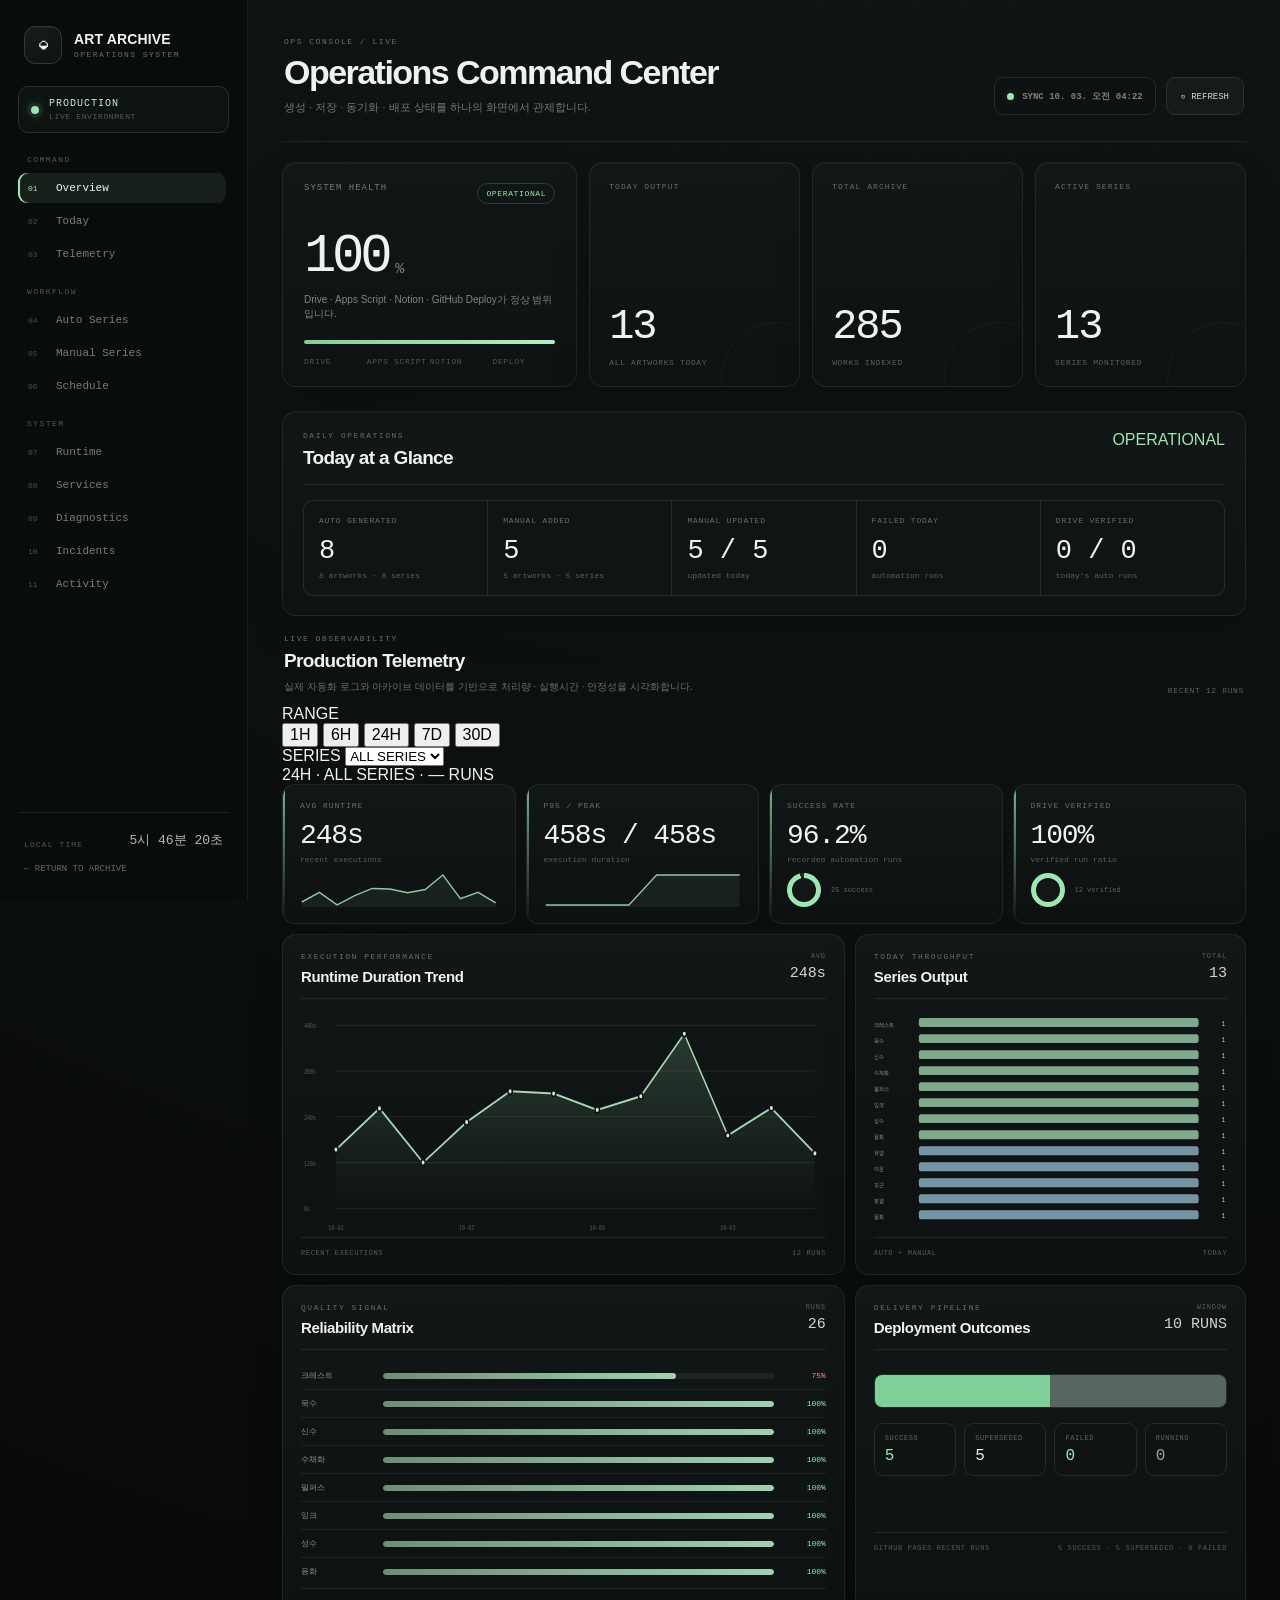
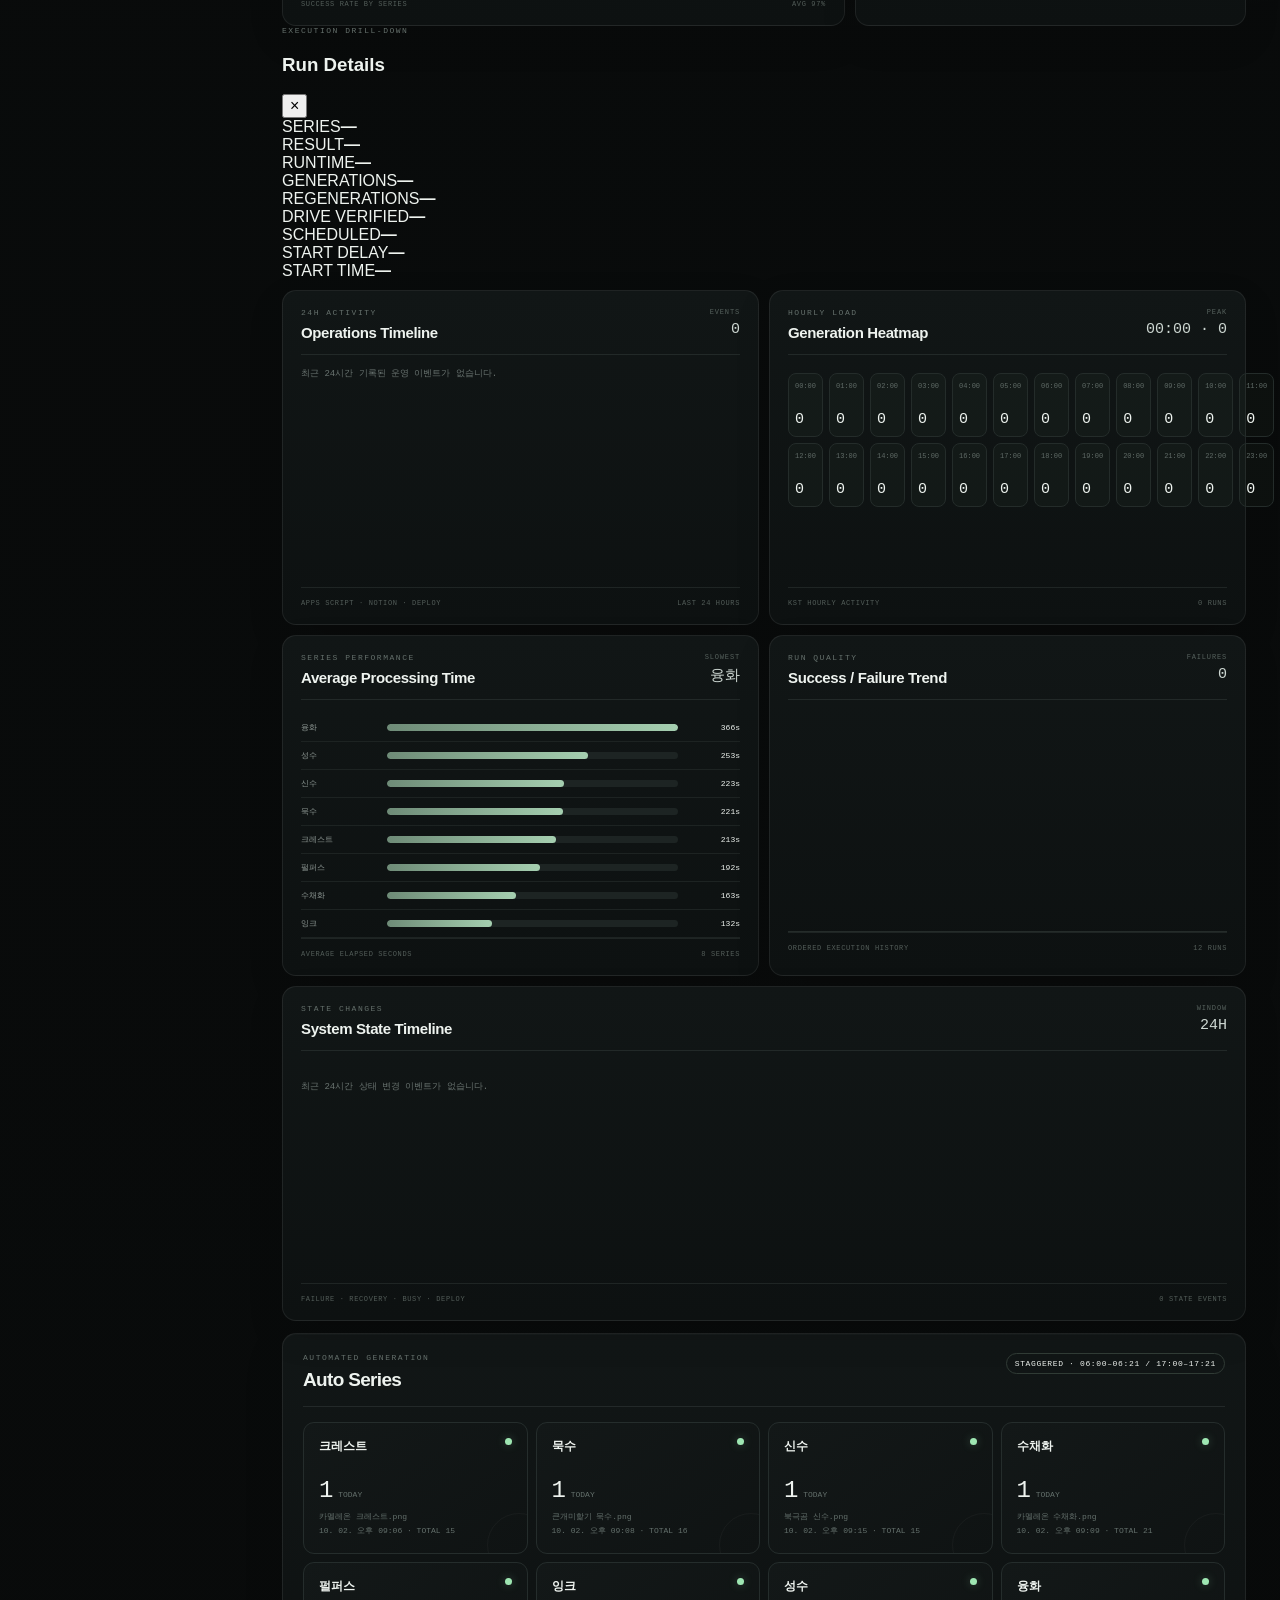
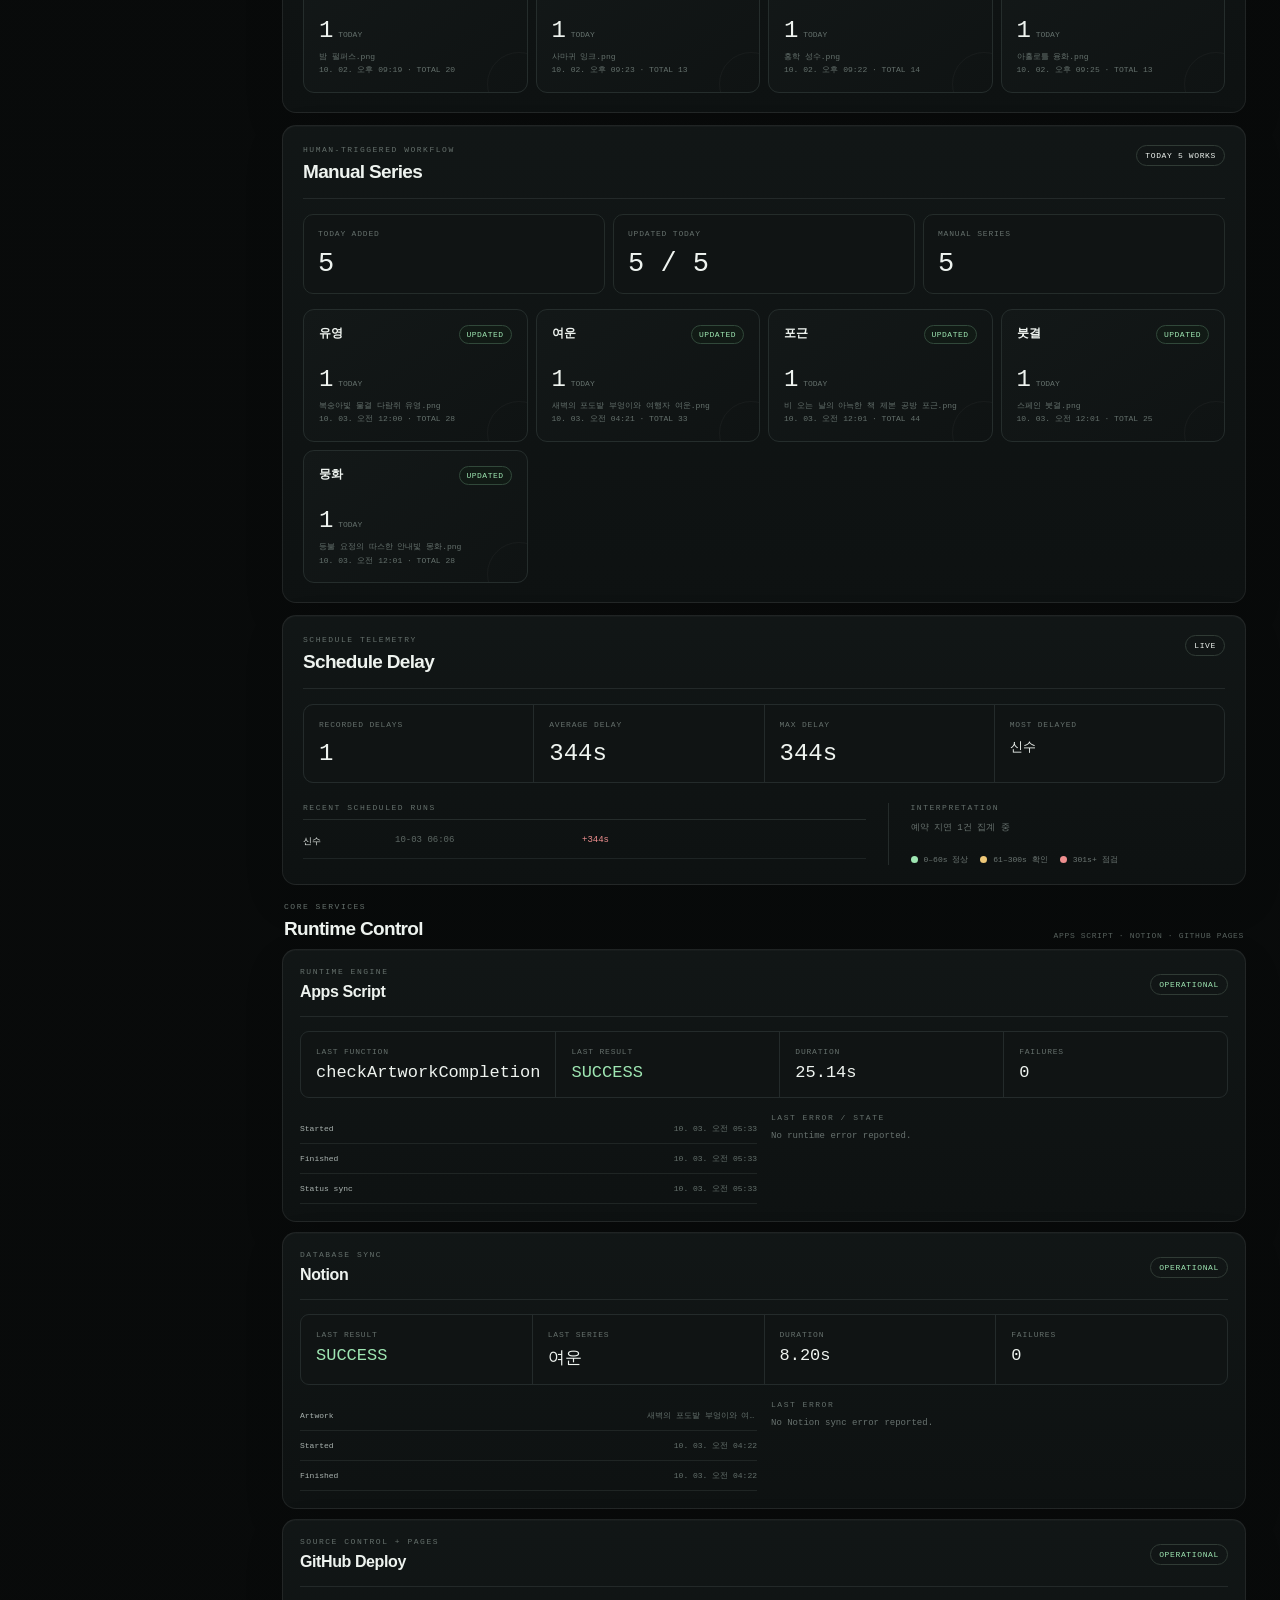
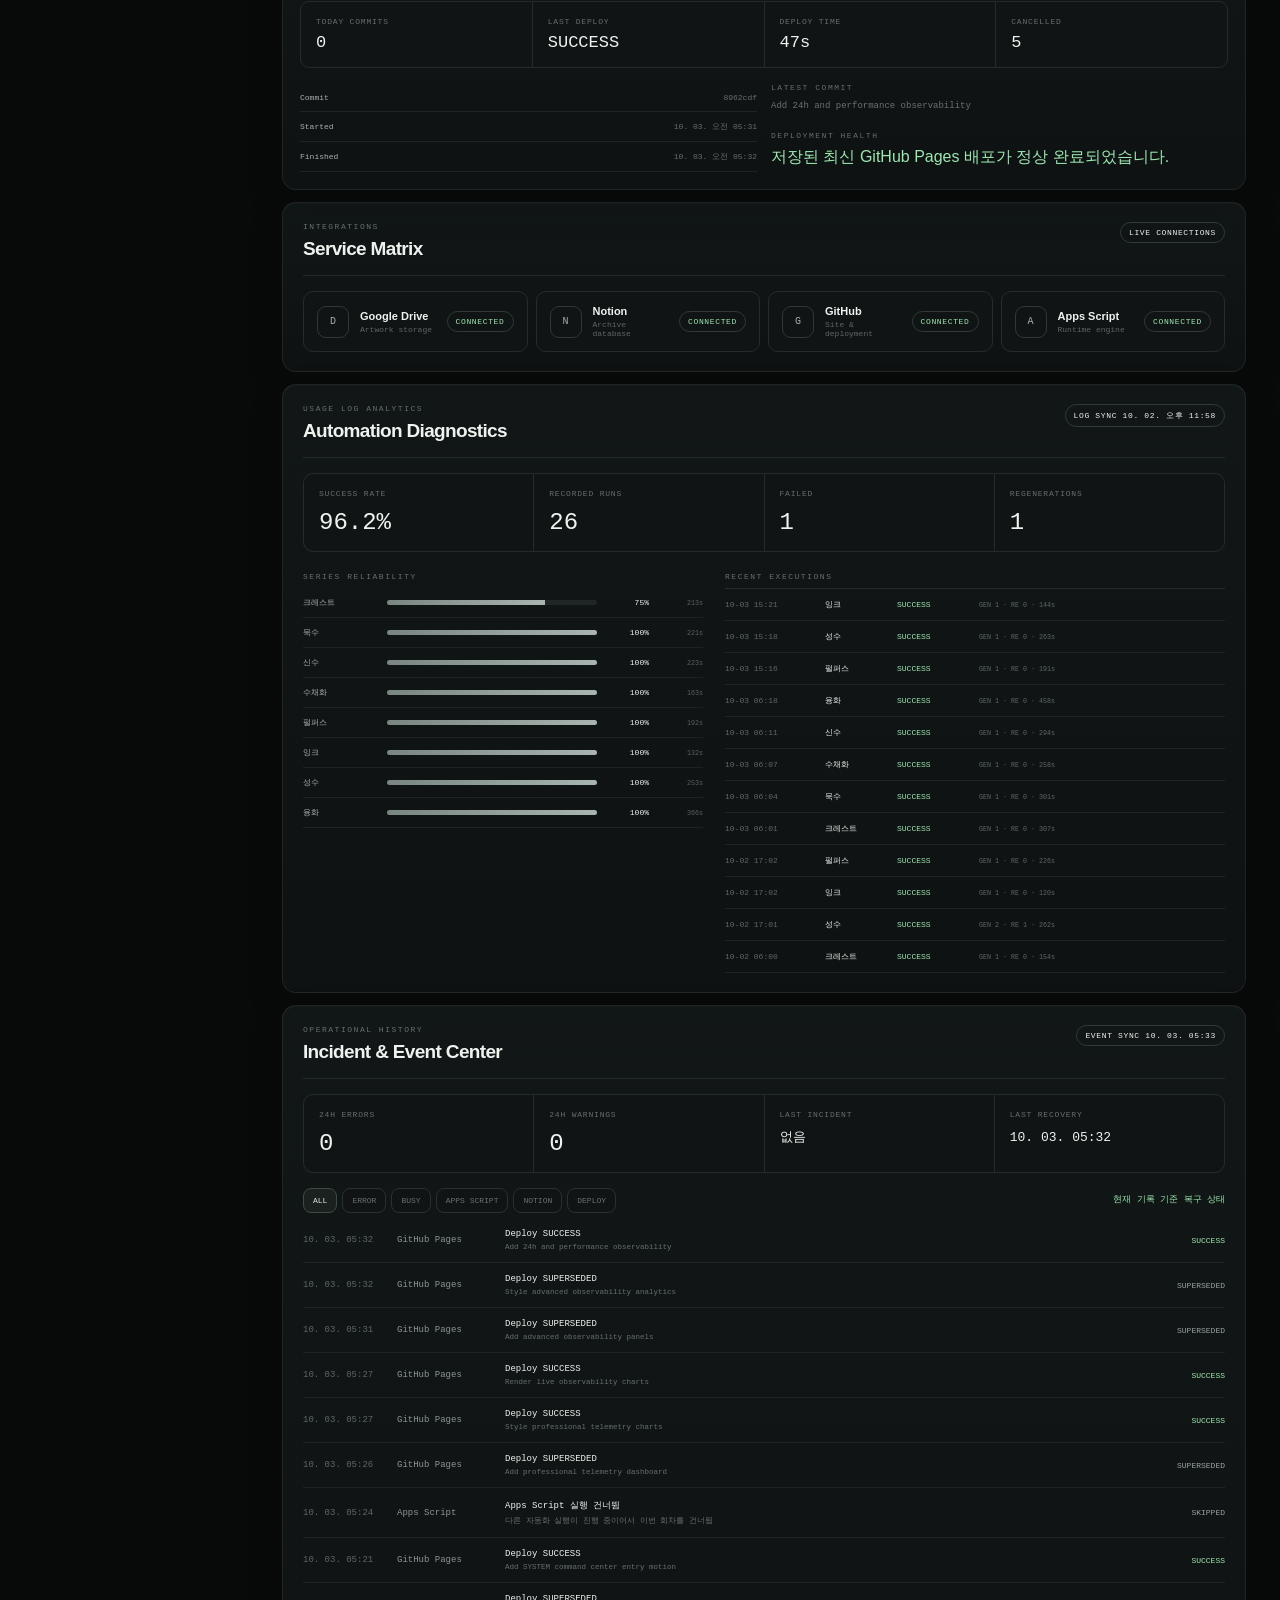
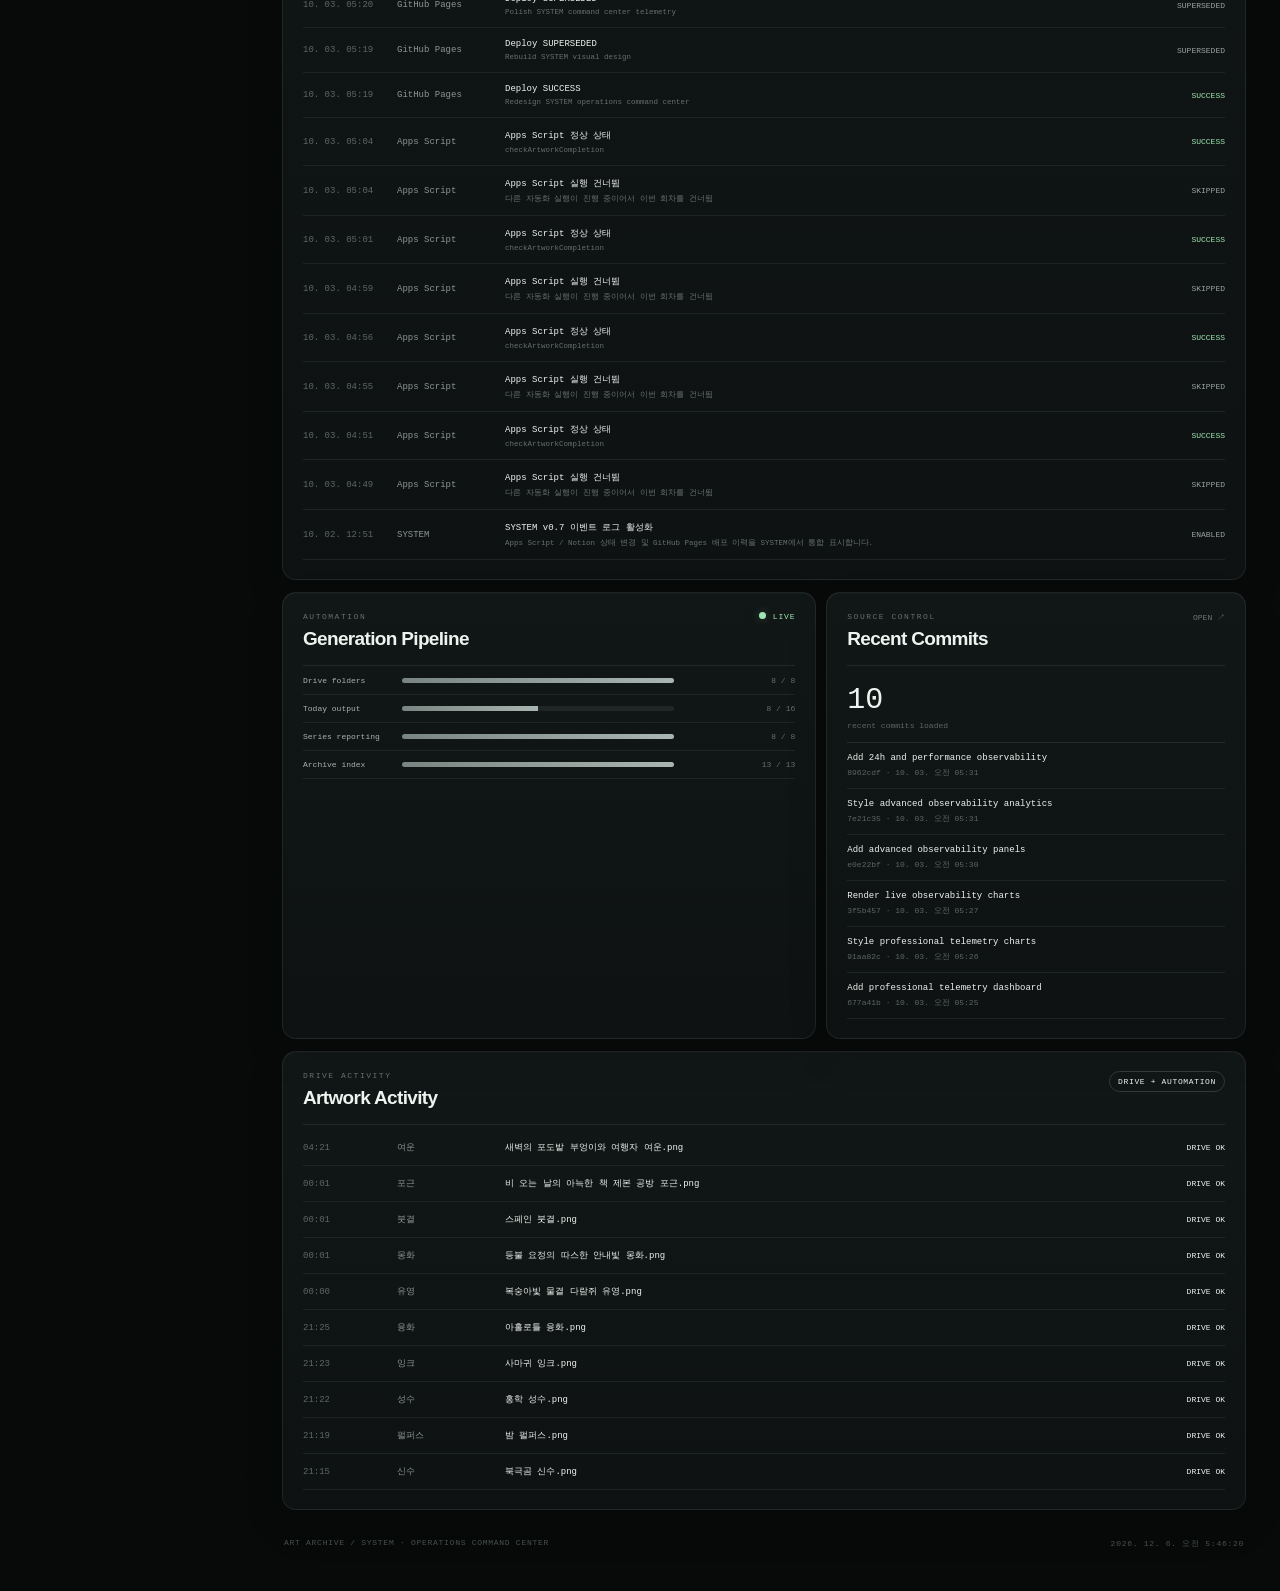
==== system.html @ ed66d5ac "Add telemetry controls and run drilldown" ====
<!doctype html>
<html lang="ko">
<head>
  <meta charset="utf-8">
  <meta name="viewport" content="width=device-width,initial-scale=1">
  <meta name="theme-color" content="#090b0b">
  <title>ART ARCHIVE : SYSTEM</title>
  <link rel="stylesheet" href="css/system.css?v=2.3">
</head>
<body>
<div class="app-shell">
  <aside class="sidebar">
    <a class="brand" href="index.html" aria-label="ART ARCHIVE">
      <span class="brand-mark">◒</span>
      <span class="brand-copy"><b>ART ARCHIVE</b><small>OPERATIONS SYSTEM</small></span>
    </a>

    <div class="env-card">
      <span class="live-orb"></span>
      <div><b>PRODUCTION</b><small>LIVE ENVIRONMENT</small></div>
    </div>

    <nav class="nav-groups">
      <div class="nav-group">
        <span class="nav-label">COMMAND</span>
        <a class="active" href="#overview"><i>01</i><span>Overview</span></a>
        <a href="#today"><i>02</i><span>Today</span></a><a href="#telemetry"><i>03</i><span>Telemetry</span></a>
      </div>
      <div class="nav-group">
        <span class="nav-label">WORKFLOW</span>
        <a href="#series"><i>04</i><span>Auto Series</span></a>
        <a href="#manual"><i>05</i><span>Manual Series</span></a>
        <a href="#delay"><i>06</i><span>Schedule</span></a>
      </div>
      <div class="nav-group">
        <span class="nav-label">SYSTEM</span>
        <a href="#runtime"><i>07</i><span>Runtime</span></a>
        <a href="#services"><i>08</i><span>Services</span></a>
        <a href="#analytics"><i>09</i><span>Diagnostics</span></a>
        <a href="#events"><i>10</i><span>Incidents</span></a>
        <a href="#activity"><i>11</i><span>Activity</span></a>
      </div>
    </nav>

    <div class="side-foot">
      <div><span>LOCAL TIME</span><b id="clock">--:--:--</b></div>
      <a href="index.html">← RETURN TO ARCHIVE</a>
    </div>
  </aside>

  <main class="main">
    <header class="command-bar">
      <div>
        <p class="eyebrow">OPS CONSOLE / LIVE</p>
        <h1>Operations Command Center</h1>
        <p class="page-sub">생성 · 저장 · 동기화 · 배포 상태를 하나의 화면에서 관제합니다.</p>
      </div>
      <div class="command-actions">
        <div class="sync-chip"><span></span><b id="lastSync">SYNC —</b></div>
        <button id="refresh" class="refresh-btn">↻ REFRESH</button>
      </div>
    </header>

    <div id="alertCenter" class="alert-center hidden" role="status" aria-live="polite" hidden>
      <div class="alert-main"><span class="alert-icon">!</span><div><b id="alertTitle">SYSTEM ALERT</b><small id="alertMessage">상태를 확인하는 중입니다.</small></div></div>
      <a id="alertAction" href="#services">DETAILS →</a>
    </div>

    <section id="overview" class="overview-grid">
      <article class="health-card panel">
        <div class="card-head"><span>SYSTEM HEALTH</span><span class="status good" id="healthBadge">OPERATIONAL</span></div>
        <div class="health-score"><strong id="healthScore">—</strong><span>%</span></div>
        <p id="healthCopy">상태 데이터를 불러오는 중입니다.</p>
        <div class="health-track"><i id="healthLine"></i></div>
        <div class="health-foot"><span>DRIVE</span><span>APPS SCRIPT</span><span>NOTION</span><span>DEPLOY</span></div>
      </article>
      <article class="hero-metric panel"><span>TODAY OUTPUT</span><strong id="todayTotal">—</strong><small>ALL ARTWORKS TODAY</small></article>
      <article class="hero-metric panel"><span>TOTAL ARCHIVE</span><strong id="archiveTotal">—</strong><small>WORKS INDEXED</small></article>
      <article class="hero-metric panel"><span>ACTIVE SERIES</span><strong id="seriesTotal">—</strong><small>SERIES MONITORED</small></article>
    </section>

    <section class="panel command-panel" id="today">
      <div class="section-head">
        <div><p class="eyebrow">DAILY OPERATIONS</p><h2>Today at a Glance</h2></div>
        <span id="todaySummaryState" class="section-state">CHECKING</span>
      </div>
      <div class="today-summary-grid">
        <div><span>AUTO GENERATED</span><strong id="todayAutoCount">—</strong><small id="todayAutoSub">8 series</small></div>
        <div><span>MANUAL ADDED</span><strong id="todayManualCount">—</strong><small id="todayManualSub">5 manual series</small></div>
        <div><span>MANUAL UPDATED</span><strong id="todayManualUpdated">—</strong><small>updated today</small></div>
        <div><span>FAILED TODAY</span><strong id="todayFailed">—</strong><small>automation runs</small></div>
        <div><span>DRIVE VERIFIED</span><strong id="todayDriveVerified">—</strong><small>today's auto runs</small></div>
      </div>
    </section>

    <section class="telemetry-section" id="telemetry">
      <div class="section-title-row telemetry-title">
        <div><p class="eyebrow">LIVE OBSERVABILITY</p><h2>Production Telemetry</h2><p class="telemetry-sub">실제 자동화 로그와 아카이브 데이터를 기반으로 처리량 · 실행시간 · 안정성을 시각화합니다.</p></div>
        <span id="telemetryWindow">RECENT DATA</span>
      </div>

      <div class="telemetry-controlbar">
        <div class="control-group">
          <span class="control-label">RANGE</span>
          <div class="segmented" id="rangeControls">
            <button data-range="1h">1H</button>
            <button data-range="6h">6H</button>
            <button class="active" data-range="24h">24H</button>
            <button data-range="7d">7D</button>
            <button data-range="30d">30D</button>
          </div>
        </div>
        <div class="control-group series-control">
          <span class="control-label">SERIES</span>
          <select id="telemetrySeries">
            <option value="all">ALL SERIES</option>
            <option value="크레스트">크레스트</option>
            <option value="묵수">묵수</option>
            <option value="신수">신수</option>
            <option value="수채화">수채화</option>
            <option value="펄퍼스">펄퍼스</option>
            <option value="잉크">잉크</option>
            <option value="성수">성수</option>
            <option value="융화">융화</option>
          </select>
        </div>
        <div class="analysis-context" id="analysisContext">24H · ALL SERIES · — RUNS</div>
      </div>

      <div class="telemetry-kpis">
        <article class="telemetry-kpi"><span>AVG RUNTIME</span><strong id="telemetryAvgRuntime">—</strong><small>recent executions</small><div class="sparkline" id="runtimeSpark"></div></article>
        <article class="telemetry-kpi"><span>P95 / PEAK</span><strong id="telemetryPeakRuntime">—</strong><small>execution duration</small><div class="sparkline" id="peakSpark"></div></article>
        <article class="telemetry-kpi"><span>SUCCESS RATE</span><strong id="telemetrySuccessRate">—</strong><small>recorded automation runs</small><div class="gauge-mini" id="successGaugeMini"></div></article>
        <article class="telemetry-kpi"><span>DRIVE VERIFIED</span><strong id="telemetryDriveRate">—</strong><small>verified run ratio</small><div class="gauge-mini" id="driveGaugeMini"></div></article>
      </div>

      <div class="chart-grid">
        <article class="chart-card chart-card-wide">
          <div class="chart-head"><div><p class="eyebrow">EXECUTION PERFORMANCE</p><h3>Runtime Duration Trend</h3></div><div class="chart-stat"><span>AVG</span><b id="runtimeChartAvg">—</b></div></div>
          <div class="chart-wrap" id="runtimeTrendChart"><p class="muted">실행시간 데이터를 불러오는 중입니다.</p></div>
          <div class="chart-foot"><span>RECENT EXECUTIONS</span><span id="runtimeChartRange">—</span></div>
        </article>

        <article class="chart-card">
          <div class="chart-head"><div><p class="eyebrow">TODAY THROUGHPUT</p><h3>Series Output</h3></div><div class="chart-stat"><span>TOTAL</span><b id="outputChartTotal">—</b></div></div>
          <div class="chart-wrap" id="seriesOutputChart"><p class="muted">시리즈 데이터를 불러오는 중입니다.</p></div>
          <div class="chart-foot"><span>AUTO + MANUAL</span><span>TODAY</span></div>
        </article>

        <article class="chart-card">
          <div class="chart-head"><div><p class="eyebrow">QUALITY SIGNAL</p><h3>Reliability Matrix</h3></div><div class="chart-stat"><span>RUNS</span><b id="reliabilityChartRuns">—</b></div></div>
          <div class="chart-wrap" id="reliabilityChart"><p class="muted">신뢰도 데이터를 불러오는 중입니다.</p></div>
          <div class="chart-foot"><span>SUCCESS RATE BY SERIES</span><span id="reliabilityChartAvg">—</span></div>
        </article>

        <article class="chart-card chart-card-wide">
          <div class="chart-head"><div><p class="eyebrow">DELIVERY PIPELINE</p><h3>Deployment Outcomes</h3></div><div class="chart-stat"><span>WINDOW</span><b id="deployChartWindow">—</b></div></div>
          <div class="chart-wrap compact-chart" id="deployOutcomeChart"><p class="muted">배포 이력을 불러오는 중입니다.</p></div>
          <div class="chart-foot"><span>GITHUB PAGES RECENT RUNS</span><span id="deployChartSummary">—</span></div>
        </article>
      </div>

      <aside class="run-detail-drawer" id="runDetailDrawer" aria-hidden="true">
        <div class="run-detail-head">
          <div><p class="eyebrow">EXECUTION DRILL-DOWN</p><h3 id="runDetailTitle">Run Details</h3></div>
          <button id="runDetailClose" aria-label="Close">×</button>
        </div>
        <div class="run-detail-grid">
          <div><span>SERIES</span><strong id="detailSeries">—</strong></div>
          <div><span>RESULT</span><strong id="detailResult">—</strong></div>
          <div><span>RUNTIME</span><strong id="detailRuntime">—</strong></div>
          <div><span>GENERATIONS</span><strong id="detailGeneration">—</strong></div>
          <div><span>REGENERATIONS</span><strong id="detailRegeneration">—</strong></div>
          <div><span>DRIVE VERIFIED</span><strong id="detailDrive">—</strong></div>
          <div><span>SCHEDULED</span><strong id="detailScheduled">—</strong></div>
          <div><span>START DELAY</span><strong id="detailDelay">—</strong></div>
        </div>
        <div class="run-detail-meta"><span>START TIME</span><b id="detailTime">—</b></div>
      </aside>

      <div class="advanced-observability">
        <article class="chart-card">
          <div class="chart-head"><div><p class="eyebrow">24H ACTIVITY</p><h3>Operations Timeline</h3></div><div class="chart-stat"><span>EVENTS</span><b id="timelineEventCount">—</b></div></div>
          <div class="ops-timeline-chart" id="operationsTimeline"><p class="muted">최근 24시간 운영 이벤트를 불러오는 중입니다.</p></div>
          <div class="chart-foot"><span>APPS SCRIPT · NOTION · DEPLOY</span><span>LAST 24 HOURS</span></div>
        </article>

        <article class="chart-card">
          <div class="chart-head"><div><p class="eyebrow">HOURLY LOAD</p><h3>Generation Heatmap</h3></div><div class="chart-stat"><span>PEAK</span><b id="heatmapPeak">—</b></div></div>
          <div class="hour-heatmap" id="generationHeatmap"><p class="muted">시간대별 실행 데이터를 불러오는 중입니다.</p></div>
          <div class="chart-foot"><span>KST HOURLY ACTIVITY</span><span id="heatmapTotal">—</span></div>
        </article>

        <article class="chart-card">
          <div class="chart-head"><div><p class="eyebrow">SERIES PERFORMANCE</p><h3>Average Processing Time</h3></div><div class="chart-stat"><span>SLOWEST</span><b id="slowestSeries">—</b></div></div>
          <div class="horizontal-metrics" id="seriesDurationChart"><p class="muted">시리즈별 평균 처리시간 데이터를 불러오는 중입니다.</p></div>
          <div class="chart-foot"><span>AVERAGE ELAPSED SECONDS</span><span id="durationSeriesCount">—</span></div>
        </article>

        <article class="chart-card">
          <div class="chart-head"><div><p class="eyebrow">RUN QUALITY</p><h3>Success / Failure Trend</h3></div><div class="chart-stat"><span>FAILURES</span><b id="trendFailureCount">—</b></div></div>
          <div class="quality-trend" id="qualityTrend"><p class="muted">실행 성공·실패 이력을 불러오는 중입니다.</p></div>
          <div class="chart-foot"><span>ORDERED EXECUTION HISTORY</span><span id="qualityTrendWindow">—</span></div>
        </article>

        <article class="chart-card chart-card-full">
          <div class="chart-head"><div><p class="eyebrow">STATE CHANGES</p><h3>System State Timeline</h3></div><div class="chart-stat"><span>WINDOW</span><b>24H</b></div></div>
          <div class="state-timeline" id="systemStateTimeline"><p class="muted">상태 변경 이벤트를 불러오는 중입니다.</p></div>
          <div class="chart-foot"><span>FAILURE · RECOVERY · BUSY · DEPLOY</span><span id="stateTimelineSummary">—</span></div>
        </article>
      </div>
    </section>

    <section class="panel" id="series">
      <div class="section-head">
        <div><p class="eyebrow">AUTOMATED GENERATION</p><h2>Auto Series</h2></div>
        <span id="scheduleLabel" class="section-state">SCHEDULE —</span>
      </div>
      <div class="series-grid" id="seriesGrid"></div>
    </section>

    <section class="panel" id="manual">
      <div class="section-head">
        <div><p class="eyebrow">HUMAN-TRIGGERED WORKFLOW</p><h2>Manual Series</h2></div>
        <span id="manualSummary" class="section-state">TODAY —</span>
      </div>
      <div class="manual-kpis">
        <div><span>TODAY ADDED</span><strong id="manualTodayTotal">—</strong></div>
        <div><span>UPDATED TODAY</span><strong id="manualUpdatedToday">—</strong></div>
        <div><span>MANUAL SERIES</span><strong id="manualSeriesTotal">5</strong></div>
      </div>
      <div class="series-grid manual-series-grid" id="manualSeriesGrid"><p class="muted">수동 시리즈 상태를 불러오는 중입니다.</p></div>
    </section>

    <section class="panel" id="delay">
      <div class="section-head">
        <div><p class="eyebrow">SCHEDULE TELEMETRY</p><h2>Schedule Delay</h2></div>
        <span id="delayState" class="section-state">WAITING DATA</span>
      </div>
      <div class="analytics-kpis delay-kpis">
        <div><span>RECORDED DELAYS</span><strong id="delaySamples">—</strong></div>
        <div><span>AVERAGE DELAY</span><strong id="delayAverage">—</strong></div>
        <div><span>MAX DELAY</span><strong id="delayMax">—</strong></div>
        <div><span>MOST DELAYED</span><strong id="delayWorst">—</strong></div>
      </div>
      <div class="two-col compact">
        <div><p class="eyebrow">RECENT SCHEDULED RUNS</p><div id="delayRunTable" class="delay-run-table"><p class="muted">예약시각 데이터가 쌓이면 자동 표시됩니다.</p></div></div>
        <div class="insight-box"><p class="eyebrow">INTERPRETATION</p><p id="delayCopy" class="muted">다음 실행부터 예약시각과 실제 시작시각의 차이를 추적합니다.</p><div class="legend"><span><i class="good-dot"></i>0–60s 정상</span><span><i class="warn-dot"></i>61–300s 확인</span><span><i class="bad-dot"></i>301s+ 점검</span></div></div>
      </div>
    </section>

    <section id="runtime" class="runtime-section">
      <div class="section-title-row">
        <div><p class="eyebrow">CORE SERVICES</p><h2>Runtime Control</h2></div>
        <span>APPS SCRIPT · NOTION · GITHUB PAGES</span>
      </div>
      <div class="monitor-grid">
        <article class="panel monitor-panel" id="engine">
          <div class="section-head"><div><p class="eyebrow">RUNTIME ENGINE</p><h3>Apps Script</h3></div><span class="status" id="scriptBadge">CHECKING</span></div>
          <div class="mini-kpis"><div><span>LAST FUNCTION</span><strong id="scriptFunction">—</strong></div><div><span>LAST RESULT</span><strong id="scriptResult">—</strong></div><div><span>DURATION</span><strong id="scriptDuration">—</strong></div><div><span>FAILURES</span><strong id="scriptFailures">—</strong></div></div>
          <div class="runtime-detail"><div class="pipeline"><div class="pipe-row"><b>Started</b><span></span><span id="scriptStarted">—</span></div><div class="pipe-row"><b>Finished</b><span></span><span id="scriptFinished">—</span></div><div class="pipe-row"><b>Status sync</b><span></span><span id="scriptSync">—</span></div></div><div><p class="eyebrow">LAST ERROR / STATE</p><div id="scriptError" class="muted">No runtime error reported.</div></div></div>
        </article>

        <article class="panel monitor-panel" id="notion">
          <div class="section-head"><div><p class="eyebrow">DATABASE SYNC</p><h3>Notion</h3></div><span class="status" id="notionBadge">CHECKING</span></div>
          <div class="mini-kpis"><div><span>LAST RESULT</span><strong id="notionResult">—</strong></div><div><span>LAST SERIES</span><strong id="notionSeries">—</strong></div><div><span>DURATION</span><strong id="notionDuration">—</strong></div><div><span>FAILURES</span><strong id="notionFailures">—</strong></div></div>
          <div class="runtime-detail"><div class="pipeline"><div class="pipe-row"><b>Artwork</b><span></span><span id="notionArtwork">—</span></div><div class="pipe-row"><b>Started</b><span></span><span id="notionStarted">—</span></div><div class="pipe-row"><b>Finished</b><span></span><span id="notionFinished">—</span></div></div><div><p class="eyebrow">LAST ERROR</p><div id="notionError" class="muted">No Notion sync error reported.</div></div></div>
        </article>

        <article class="panel monitor-panel" id="deploy">
          <div class="section-head"><div><p class="eyebrow">SOURCE CONTROL + PAGES</p><h3>GitHub Deploy</h3></div><span class="status" id="deployBadge">CHECKING</span></div>
          <div class="mini-kpis"><div><span>TODAY COMMITS</span><strong id="todayCommits">—</strong></div><div><span>LAST DEPLOY</span><strong id="deployResult">—</strong></div><div><span>DEPLOY TIME</span><strong id="deployDuration">—</strong></div><div><span>CANCELLED</span><strong id="deployCancelled">—</strong></div></div>
          <div class="runtime-detail"><div class="pipeline"><div class="pipe-row"><b>Commit</b><span></span><span id="deploySha">—</span></div><div class="pipe-row"><b>Started</b><span></span><span id="deployStarted">—</span></div><div class="pipe-row"><b>Finished</b><span></span><span id="deployFinished">—</span></div></div><div><p class="eyebrow">LATEST COMMIT</p><div id="deployMessage" class="muted">GitHub 데이터를 불러오는 중…</div><p class="eyebrow gap-top">DEPLOYMENT HEALTH</p><div id="deployHealth" class="muted">GitHub Pages 상태를 확인하는 중입니다.</div></div></div>
        </article>
      </div>
    </section>

    <section class="panel" id="services">
      <div class="section-head"><div><p class="eyebrow">INTEGRATIONS</p><h2>Service Matrix</h2></div><span class="section-state">LIVE CONNECTIONS</span></div>
      <div class="service-grid">
        <div class="service"><i class="service-icon">D</i><div><b>Google Drive</b><small>Artwork storage</small></div><span class="pill good" id="driveService">CONNECTED</span></div>
        <div class="service"><i class="service-icon">N</i><div><b>Notion</b><small>Archive database</small></div><span class="pill" id="notionService">CHECKING</span></div>
        <div class="service"><i class="service-icon">G</i><div><b>GitHub</b><small>Site & deployment</small></div><span class="pill" id="githubService">CHECKING</span></div>
        <div class="service"><i class="service-icon">A</i><div><b>Apps Script</b><small>Runtime engine</small></div><span class="pill" id="scriptService">CHECKING</span></div>
      </div>
    </section>

    <section class="panel" id="analytics">
      <div class="section-head"><div><p class="eyebrow">USAGE LOG ANALYTICS</p><h2>Automation Diagnostics</h2></div><span id="usageSync" class="section-state">LOG SYNC —</span></div>
      <div class="analytics-kpis"><div><span>SUCCESS RATE</span><strong id="logSuccessRate">—</strong></div><div><span>RECORDED RUNS</span><strong id="logRuns">—</strong></div><div><span>FAILED</span><strong id="logFailed">—</strong></div><div><span>REGENERATIONS</span><strong id="logRegens">—</strong></div></div>
      <div class="two-col"><div><p class="eyebrow">SERIES RELIABILITY</p><div id="reliability"></div></div><div><p class="eyebrow">RECENT EXECUTIONS</p><div id="runTable" class="run-table"></div></div></div>
    </section>

    <section class="panel" id="events">
      <div class="section-head"><div><p class="eyebrow">OPERATIONAL HISTORY</p><h2>Incident & Event Center</h2></div><span id="eventSync" class="section-state">EVENT SYNC —</span></div>
      <div class="analytics-kpis event-kpis"><div><span>24H ERRORS</span><strong id="eventErrors24h">—</strong></div><div><span>24H WARNINGS</span><strong id="eventWarnings24h">—</strong></div><div><span>LAST INCIDENT</span><strong id="eventLastIncident">—</strong></div><div><span>LAST RECOVERY</span><strong id="eventLastRecovery">—</strong></div></div>
      <div class="event-toolbar"><div id="eventFilters" class="event-filters"><button class="event-filter active" data-filter="all">ALL</button><button class="event-filter" data-filter="error">ERROR</button><button class="event-filter" data-filter="busy">BUSY</button><button class="event-filter" data-filter="Apps Script">APPS SCRIPT</button><button class="event-filter" data-filter="Notion">NOTION</button><button class="event-filter" data-filter="GitHub Pages">DEPLOY</button></div><span id="eventStateSummary" class="muted">현재 상태 분석 중…</span></div>
      <div class="activity event-log" id="eventLog"><p class="muted">이벤트 이력을 불러오는 중입니다.</p></div>
    </section>

    <section class="dual-panels">
      <article class="panel" id="automation"><div class="section-head"><div><p class="eyebrow">AUTOMATION</p><h2>Generation Pipeline</h2></div><span class="live-dot">LIVE</span></div><div class="pipeline" id="pipeline"></div></article>
      <article class="panel" id="github"><div class="section-head"><div><p class="eyebrow">SOURCE CONTROL</p><h2>Recent Commits</h2></div><a class="tiny-link" href="https://github.com/tom981105-web/art-archive" target="_blank" rel="noreferrer">OPEN ↗</a></div><div class="github-stat"><strong id="commitCount">—</strong><span>recent commits loaded</span></div><div id="commits" class="commit-list"><p class="muted">GitHub 데이터를 불러오는 중…</p></div></article>
    </section>

    <section class="panel" id="activity">
      <div class="section-head"><div><p class="eyebrow">DRIVE ACTIVITY</p><h2>Artwork Activity</h2></div><span class="section-state">DRIVE + AUTOMATION</span></div>
      <div class="activity" id="activityList"></div>
    </section>

    <footer><span>ART ARCHIVE / SYSTEM · OPERATIONS COMMAND CENTER</span><span id="footerTime"></span></footer>
  </main>
</div>
<script src="js/system.js?v=2.3"></script>
<script src="js/system-events.js?v=2.0"></script>
</body>
</html>
---- css/system.css ----
:root{
  --bg:#080a0a;
  --bg2:#0b0e0e;
  --panel:#101414;
  --panel2:#131818;
  --panel3:#171d1d;
  --line:#242b2b;
  --line2:#303838;
  --text:#eef3ef;
  --muted:#77817e;
  --soft:#a9b2af;
  --ok:#9ee6b2;
  --warn:#efc878;
  --bad:#ef8f8f;
  --info:#93bdd5;
  --accent:#d8e8dd;
  --mono:"SFMono-Regular",Consolas,"Liberation Mono",monospace;
  --radius:14px;
}
*{box-sizing:border-box}
html{scroll-behavior:smooth}
body{
  margin:0;
  color:var(--text);
  background:
    radial-gradient(circle at 72% -10%,rgba(94,145,113,.10),transparent 28%),
    linear-gradient(180deg,#090b0b 0%,#080a0a 100%);
  font-family:Inter,Arial,"Noto Sans KR",sans-serif;
  min-height:100vh
}
body:before{
  content:"";
  position:fixed;inset:0;pointer-events:none;z-index:-1;
  background-image:linear-gradient(rgba(255,255,255,.018) 1px,transparent 1px),linear-gradient(90deg,rgba(255,255,255,.014) 1px,transparent 1px);
  background-size:48px 48px;
  mask-image:linear-gradient(to bottom,rgba(0,0,0,.5),transparent 72%)
}
a{color:inherit}
button{font:inherit}
.app-shell{min-height:100vh}
.sidebar{
  position:fixed;left:0;top:0;bottom:0;width:248px;
  padding:22px 18px;
  border-right:1px solid rgba(255,255,255,.07);
  background:rgba(9,12,12,.92);
  backdrop-filter:blur(18px);
  display:flex;flex-direction:column;z-index:20
}
.brand{
  display:flex;align-items:center;gap:12px;padding:4px 6px 18px;
  text-decoration:none
}
.brand-mark{
  width:38px;height:38px;border-radius:11px;display:grid;place-items:center;
  border:1px solid var(--line2);background:linear-gradient(145deg,#171c1c,#0d1111);
  font-size:20px;box-shadow:inset 0 1px rgba(255,255,255,.04)
}
.brand-copy{display:flex;flex-direction:column;gap:3px}
.brand-copy b{font-size:14px;letter-spacing:.01em}
.brand-copy small{font:8px var(--mono);letter-spacing:.18em;color:#66716d}
.env-card{
  display:flex;align-items:center;gap:10px;margin:4px 0 22px;padding:11px 12px;
  border:1px solid #25312a;border-radius:10px;background:#0d1310
}
.live-orb{width:8px;height:8px;border-radius:50%;background:var(--ok);box-shadow:0 0 0 4px rgba(158,230,178,.07),0 0 14px rgba(158,230,178,.35)}
.env-card b{display:block;font:10px var(--mono);letter-spacing:.1em;color:#cfe6d6}
.env-card small{display:block;margin-top:3px;font:8px var(--mono);letter-spacing:.08em;color:#53605a}
.nav-groups{display:flex;flex-direction:column;gap:18px;overflow:auto;padding-right:3px}
.nav-group{display:flex;flex-direction:column;gap:3px}
.nav-label{padding:0 9px 6px;color:#505957;font:8px var(--mono);letter-spacing:.18em}
.nav-group a{
  display:grid;grid-template-columns:28px 1fr;align-items:center;
  padding:9px 10px;border-radius:9px;text-decoration:none;color:#747e7b;
  font:11px var(--mono);transition:.18s ease
}
.nav-group a i{font-style:normal;font-size:8px;color:#49514f}
.nav-group a:hover{background:#121717;color:#c8d0cd}
.nav-group a.active{background:#18201c;color:#edf3ef;box-shadow:inset 2px 0 var(--ok)}
.nav-group a.active i{color:var(--ok)}
.side-foot{margin-top:auto;padding:18px 6px 4px;border-top:1px solid #1b2121;display:flex;flex-direction:column;gap:15px}
.side-foot div{display:flex;justify-content:space-between;align-items:end}
.side-foot span{font:8px var(--mono);letter-spacing:.14em;color:#4f5855}
.side-foot b{font:13px var(--mono);font-weight:400;color:#aeb8b4}
.side-foot a{font:9px var(--mono);text-decoration:none;color:#606966}
.side-foot a:hover{color:#b8c2be}
.main{margin-left:248px;padding:0 34px 42px;max-width:1680px}
.command-bar{
  min-height:142px;padding:30px 2px 26px;
  display:flex;align-items:flex-end;justify-content:space-between;gap:28px;
  border-bottom:1px solid rgba(255,255,255,.07)
}
.eyebrow{margin:0 0 7px;font:8px var(--mono);letter-spacing:.19em;color:#65706c;text-transform:uppercase}
.command-bar h1{margin:0;font-size:34px;letter-spacing:-.045em;font-weight:650}
.page-sub{margin:8px 0 0;color:#6f7976;font-size:11px}
.command-actions{display:flex;align-items:center;gap:10px}
.sync-chip{
  display:flex;align-items:center;gap:8px;height:38px;padding:0 12px;border:1px solid var(--line);border-radius:9px;
  background:#0d1111;color:#78837f;font:9px var(--mono)
}
.sync-chip span{width:7px;height:7px;border-radius:50%;background:var(--ok);box-shadow:0 0 10px rgba(158,230,178,.3)}
.refresh-btn{
  height:38px;border:1px solid #2b3332;border-radius:9px;background:#151a1a;color:#d1d8d5;
  padding:0 14px;font:9px var(--mono);cursor:pointer;transition:.18s ease
}
.refresh-btn:hover{background:#1b2221;border-color:#3a4542}
.refresh-btn:disabled{opacity:.55;cursor:wait}
.panel{
  background:linear-gradient(180deg,rgba(18,23,23,.96),rgba(14,18,18,.98));
  border:1px solid rgba(255,255,255,.075);
  border-radius:var(--radius);
  box-shadow:0 16px 40px rgba(0,0,0,.12),inset 0 1px rgba(255,255,255,.02)
}
.alert-center{
  margin:16px 0 0;border:1px solid #523838;background:linear-gradient(180deg,#181111,#141010);
  border-radius:12px;padding:13px 15px;display:flex;align-items:center;justify-content:space-between;gap:18px
}
.alert-center.hidden{display:none}
.alert-center.warn-state{border-color:#574a31;background:#17140f}
.alert-main{display:flex;align-items:center;gap:11px}
.alert-icon{width:27px;height:27px;border:1px solid currentColor;border-radius:8px;display:grid;place-items:center;color:var(--bad);font:13px var(--mono)}
.alert-main b{display:block;font:10px var(--mono);letter-spacing:.08em}
.alert-main small{display:block;margin-top:4px;color:#8f9995;font:10px var(--mono)}
#alertAction{font:9px var(--mono);text-decoration:none;color:#aab4b0}
.overview-grid{
  display:grid;grid-template-columns:1.65fr repeat(3,1fr);gap:12px;padding:20px 0 12px
}
.health-card{padding:20px 21px;min-height:198px}
.card-head,.section-head{display:flex;align-items:flex-start;justify-content:space-between;gap:18px}
.card-head{font:9px var(--mono);letter-spacing:.11em;color:#737d79}
.status,.pill,.section-state{
  display:inline-flex;align-items:center;justify-content:center;
  border:1px solid #303b35;border-radius:999px;padding:5px 8px;
  font:8px var(--mono);letter-spacing:.08em;white-space:nowrap
}
.good{color:var(--ok)!important}.warn{color:var(--warn)!important}.bad{color:var(--bad)!important}.neutral{color:#99a3a0!important}.info{color:var(--info)!important}
.health-score{display:flex;align-items:flex-end;margin:22px 0 6px}
.health-score strong{font:54px var(--mono);font-weight:350;letter-spacing:-.08em}
.health-score span{margin:0 0 9px 7px;color:#78827f;font:15px var(--mono)}
.health-card>p{margin:0;color:#7b8682;font-size:10px}
.health-track{height:4px;margin-top:19px;background:#202625;border-radius:999px;overflow:hidden}
.health-track i{display:block;width:0;height:100%;background:linear-gradient(90deg,#7fcf98,#b5edc5);transition:width .55s ease}
.health-foot{display:grid;grid-template-columns:repeat(4,1fr);margin-top:13px;color:#4d5754;font:8px var(--mono);letter-spacing:.08em}
.hero-metric{padding:19px;min-height:198px;display:flex;flex-direction:column;position:relative;overflow:hidden}
.hero-metric:after{content:"";position:absolute;right:-34px;bottom:-48px;width:110px;height:110px;border:1px solid rgba(255,255,255,.04);border-radius:50%}
.hero-metric>span{font:8px var(--mono);letter-spacing:.13em;color:#68726f}
.hero-metric strong{margin-top:auto;font:42px var(--mono);font-weight:350;letter-spacing:-.05em}
.hero-metric small{margin-top:7px;font:8px var(--mono);letter-spacing:.08em;color:#59635f}
.command-panel,.main>.panel{padding:19px 20px;margin-top:12px}
.section-head{padding-bottom:15px;border-bottom:1px solid #232929}
.section-head h2,.section-title-row h2{margin:0;font-size:19px;letter-spacing:-.035em}
.section-head h3{margin:0;font-size:16px;letter-spacing:-.025em}
.today-summary-grid{display:grid;grid-template-columns:repeat(5,1fr);gap:1px;margin-top:15px;border:1px solid var(--line);background:var(--line);border-radius:10px;overflow:hidden}
.today-summary-grid>div,.analytics-kpis>div,.mini-kpis>div{background:#101414;padding:15px}
.today-summary-grid span,.analytics-kpis span,.mini-kpis span,.manual-kpis span{
  display:block;color:#65706c;font:8px var(--mono);letter-spacing:.1em
}
.today-summary-grid strong,.analytics-kpis strong,.manual-kpis strong{
  display:block;margin-top:11px;font:27px var(--mono);font-weight:350
}
.today-summary-grid small{display:block;margin-top:5px;color:#56605d;font:8px var(--mono)}
.series-grid{display:grid;grid-template-columns:repeat(4,1fr);gap:8px;margin-top:15px}
.series-card{
  position:relative;min-width:0;min-height:126px;padding:15px;
  border:1px solid #252d2c;border-radius:11px;background:linear-gradient(145deg,#131818,#0f1313);
  overflow:hidden;transition:transform .18s ease,border-color .18s ease,background .18s ease
}
.series-card:hover{transform:translateY(-1px);border-color:#39433f;background:#151b1a}
.series-card:after{content:"";position:absolute;right:-24px;bottom:-24px;width:62px;height:62px;border-radius:50%;border:1px solid rgba(255,255,255,.035)}
.series-card .row{display:flex;justify-content:space-between;gap:8px;align-items:flex-start}
.series-card b{font-size:12px}
.series-card .dot{width:7px;height:7px;border-radius:50%;background:var(--ok);box-shadow:0 0 10px rgba(158,230,178,.28)}
.series-card strong{display:block;margin:22px 0 6px;font:24px var(--mono);font-weight:350}
.series-card strong small{display:inline!important}
.series-card small{display:block;color:#64706c;font:8px var(--mono);white-space:nowrap;overflow:hidden;text-overflow:ellipsis;line-height:1.7}
.manual-kpis{display:grid;grid-template-columns:repeat(3,1fr);gap:8px;margin-top:15px}
.manual-kpis>div{padding:14px;border:1px solid #242c2a;border-radius:10px;background:#101414}
.manual-card .manual-state{font:8px var(--mono);border:1px solid var(--line);border-radius:999px;padding:4px 7px;letter-spacing:.06em}
.manual-card .manual-state.good{border-color:#31483a;background:#111a15}
.analytics-kpis{display:grid;grid-template-columns:repeat(4,1fr);gap:1px;margin-top:15px;border:1px solid var(--line);background:var(--line);border-radius:10px;overflow:hidden}
.analytics-kpis strong{font-size:24px}
#eventLastIncident,#eventLastRecovery,#delayWorst{font-size:13px!important;line-height:1.3}
.two-col{display:grid;grid-template-columns:1fr 1.25fr;gap:22px;margin-top:20px}
.two-col.compact{grid-template-columns:1.25fr .75fr}
.insight-box{border-left:1px solid #252c2b;padding-left:22px}
.legend{display:flex;gap:12px;flex-wrap:wrap;margin-top:18px}
.legend span{font:8px var(--mono);color:#6b7572;display:flex;align-items:center;gap:6px}
.legend i{width:7px;height:7px;border-radius:50%}
.good-dot{background:var(--ok)}.warn-dot{background:var(--warn)}.bad-dot{background:var(--bad)}
.rel-row{display:grid;grid-template-columns:74px 1fr 42px 44px;gap:10px;align-items:center;padding:9px 0;border-bottom:1px solid #1d2323;font:8px var(--mono)}
.rel-row span{color:#a9b2af}.rel-row b{font-weight:400;text-align:right}.rel-row small{color:#59635f;text-align:right}
.bar{height:5px;background:#202625;border-radius:999px;overflow:hidden}
.bar i{display:block;height:100%;background:linear-gradient(90deg,#788581,#a9b5b1)}
.run-table,.delay-run-table{border-top:1px solid #252c2b}
.run-row{display:grid;grid-template-columns:90px 62px 72px 1fr;gap:10px;align-items:center;padding:10px 0;border-bottom:1px solid #1e2424;font:8px var(--mono)}
.run-row time,.run-row small{color:#5e6965}.run-row b{font-weight:400}
.delay-run-table{padding-top:5px}
.delay-row{display:grid;grid-template-columns:80px 130px 72px;gap:12px;padding:10px 0;border-bottom:1px solid #1e2424;font:9px var(--mono)}
.delay-row b{font-weight:400}.delay-row span{color:#5e6965}.delay-row strong{text-align:right;font-weight:400}
.runtime-section{margin-top:17px}
.section-title-row{display:flex;align-items:end;justify-content:space-between;padding:0 2px 9px}
.section-title-row>span{font:8px var(--mono);letter-spacing:.08em;color:#59635f}
.monitor-grid{display:grid;grid-template-columns:repeat(3,minmax(0,1fr));gap:10px}
.monitor-panel{padding:17px;min-width:0}
.monitor-panel .section-head{align-items:center}
.mini-kpis{display:grid;grid-template-columns:1fr 1fr;gap:1px;margin-top:14px;border:1px solid var(--line);background:var(--line);border-radius:9px;overflow:hidden}
.mini-kpis strong{display:block;margin-top:7px;font:17px var(--mono);font-weight:350;white-space:nowrap;overflow:hidden;text-overflow:ellipsis}
.runtime-detail{display:grid;grid-template-columns:1fr;gap:14px;margin-top:15px}
.pipeline{padding-top:1px}
.pipe-row{display:grid;grid-template-columns:88px 1fr minmax(74px,110px);gap:11px;align-items:center;padding:9px 0;border-bottom:1px solid #1f2524;font:8px var(--mono)}
.pipe-row b{font-weight:400;color:#aab3b0}
.pipe-row span:last-child{text-align:right;color:#64706c;white-space:nowrap;overflow:hidden;text-overflow:ellipsis}
.gap-top{margin-top:16px!important}
.service-grid{display:grid;grid-template-columns:repeat(4,1fr);gap:8px;margin-top:15px}
.service{display:flex;align-items:center;gap:11px;min-width:0;padding:13px;border:1px solid #252d2c;border-radius:10px;background:#101414}
.service-icon{width:32px;height:32px;flex:0 0 32px;border:1px solid #303837;border-radius:9px;display:grid;place-items:center;font:10px var(--mono);font-style:normal;color:#a7b1ad}
.service div{min-width:0}.service b{display:block;font-size:11px}.service small{display:block;color:#5d6764;font:8px var(--mono);margin-top:3px}
.service .pill{margin-left:auto}
.event-toolbar{display:flex;align-items:center;justify-content:space-between;gap:14px;margin-top:15px}
.event-filters{display:flex;gap:5px;flex-wrap:wrap}
.event-filter{padding:7px 9px;border:1px solid #293130;border-radius:8px;background:#101414;color:#68726f;font:8px var(--mono);cursor:pointer}
.event-filter:hover{color:#cbd2cf;border-color:#39423f}
.event-filter.active{background:#1a211e;color:#dfe6e2;border-color:#3c4b43}
.activity{padding-top:5px}
.event{display:grid;grid-template-columns:82px 96px 1fr auto;gap:12px;align-items:center;padding:11px 0;border-bottom:1px solid #1e2424;font:9px var(--mono)}
.event time{color:#5d6764}.event .tag{color:#8c9692}.event b{font-weight:400;min-width:0}.event em{font-style:normal;font-size:8px}
.event b small{white-space:nowrap;overflow:hidden;text-overflow:ellipsis}
.event-state-ok{color:var(--ok)!important}.event-state-warn{color:var(--warn)!important}.event-state-bad{color:var(--bad)!important}
.dual-panels{display:grid;grid-template-columns:1.12fr .88fr;gap:10px}
.dual-panels>.panel{padding:19px 20px;margin-top:12px}
.github-stat{padding:17px 0 12px}
.github-stat strong{font:30px var(--mono);font-weight:350}.github-stat span{display:block;margin-top:4px;color:#5d6764;font:8px var(--mono)}
.commit-list{border-top:1px solid #252c2b}
.commit{padding:10px 0;border-bottom:1px solid #1e2424}
.commit b{display:block;font:9px var(--mono);font-weight:400;white-space:nowrap;overflow:hidden;text-overflow:ellipsis}
.commit small{display:block;margin-top:4px;color:#5c6663;font:8px var(--mono)}
.live-dot{color:var(--ok)!important;font:8px var(--mono);letter-spacing:.1em}
.live-dot:before{content:"";display:inline-block;width:7px;height:7px;border-radius:50%;background:var(--ok);margin-right:7px;box-shadow:0 0 10px rgba(158,230,178,.28)}
.tiny-link{font:8px var(--mono);text-decoration:none;color:#6d7774}
.muted{color:#68726f;font:9px var(--mono);line-height:1.7}
footer{display:flex;justify-content:space-between;gap:20px;padding:28px 2px 0;color:#46504d;font:8px var(--mono);letter-spacing:.09em}
@media(max-width:1360px){
  .overview-grid{grid-template-columns:1.4fr repeat(3,1fr)}
  .monitor-grid{grid-template-columns:1fr}
  .monitor-panel .mini-kpis{grid-template-columns:repeat(4,1fr)}
  .runtime-detail{grid-template-columns:1fr 1fr}
}
@media(max-width:1120px){
  .sidebar{width:218px;padding:20px 14px}.main{margin-left:218px;padding-left:24px;padding-right:24px}
  .overview-grid{grid-template-columns:1fr 1fr}.health-card{grid-column:span 2}
  .hero-metric{min-height:142px}.health-card{min-height:180px}
  .series-grid{grid-template-columns:repeat(2,1fr)}
  .today-summary-grid{grid-template-columns:repeat(3,1fr)}
  .service-grid{grid-template-columns:1fr 1fr}
  .two-col,.two-col.compact,.dual-panels{grid-template-columns:1fr}
}
@media(max-width:760px){
  .sidebar{position:static;width:auto;height:auto;padding:14px 14px 10px;border-right:0;border-bottom:1px solid var(--line)}
  .brand{padding-bottom:10px}.env-card,.nav-groups,.side-foot{display:none}
  .main{margin-left:0;padding:0 14px 30px}
  .command-bar{min-height:auto;padding:20px 2px;align-items:flex-start}.command-bar h1{font-size:27px}.page-sub{display:none}
  .command-actions{flex-direction:column;align-items:flex-end}.sync-chip{height:34px}.refresh-btn{height:34px}
  .overview-grid{grid-template-columns:1fr 1fr;padding-top:14px}.health-card{grid-column:span 2}.hero-metric{min-height:122px}.hero-metric strong{font-size:34px}
  .command-panel,.main>.panel{padding:15px}
  .today-summary-grid{grid-template-columns:1fr 1fr}.today-summary-grid>div:last-child{grid-column:span 2}
  .series-grid{grid-template-columns:1fr 1fr}
  .manual-kpis,.analytics-kpis{grid-template-columns:1fr 1fr}
  .manual-kpis>div:last-child{grid-column:span 2}
  .monitor-panel .mini-kpis{grid-template-columns:1fr 1fr}
  .runtime-detail{grid-template-columns:1fr}
  .service-grid{grid-template-columns:1fr}
  .event-toolbar{align-items:flex-start;flex-direction:column}
  .event{grid-template-columns:66px 76px 1fr}.event em{display:none}
  .run-row{grid-template-columns:72px 52px 58px 1fr}
  .section-title-row>span{display:none}
}
@media(max-width:520px){
  .overview-grid{grid-template-columns:1fr}.health-card{grid-column:auto}
  .series-grid{grid-template-columns:1fr}
  .today-summary-grid,.manual-kpis,.analytics-kpis{grid-template-columns:1fr}
  .today-summary-grid>div:last-child,.manual-kpis>div:last-child{grid-column:auto}
  .command-actions{display:none}
  .event{grid-template-columns:62px 1fr}.event .tag{display:none}
  .run-row{grid-template-columns:64px 50px 52px 1fr}
}
.main{opacity:.001;transform:translateY(6px);transition:opacity .35s ease,transform .35s ease}.system-ready .main{opacity:1;transform:none}


/* SYSTEM v2.1 · Observability dashboard */
.telemetry-section{margin-top:18px}
.telemetry-title{align-items:flex-end;padding:0 2px 10px}
.telemetry-sub{margin:7px 0 0;color:#66716d;font-size:10px;line-height:1.6}
.telemetry-kpis{display:grid;grid-template-columns:repeat(4,minmax(0,1fr));gap:10px;margin-bottom:10px}
.telemetry-kpi{
  position:relative;min-height:132px;padding:16px 17px;border:1px solid rgba(255,255,255,.075);
  border-radius:13px;background:
    linear-gradient(180deg,rgba(18,24,23,.98),rgba(13,17,17,.98));
  overflow:hidden
}
.telemetry-kpi:before{content:"";position:absolute;left:0;top:0;bottom:0;width:2px;background:linear-gradient(180deg,rgba(158,230,178,.75),rgba(158,230,178,0))}
.telemetry-kpi>span{display:block;color:#64706b;font:8px var(--mono);letter-spacing:.12em}
.telemetry-kpi>strong{display:block;margin-top:10px;font:28px var(--mono);font-weight:350;letter-spacing:-.04em}
.telemetry-kpi>small{display:block;margin-top:4px;color:#53605c;font:8px var(--mono)}
.sparkline,.gauge-mini{height:34px;margin-top:9px}
.chart-grid{display:grid;grid-template-columns:1.18fr .82fr;gap:10px}
.chart-card{
  min-width:0;padding:17px 18px;border:1px solid rgba(255,255,255,.075);
  border-radius:14px;background:linear-gradient(180deg,#111616,#0d1111);
  box-shadow:0 14px 36px rgba(0,0,0,.12)
}
.chart-card-wide{min-height:332px}
.chart-head{display:flex;align-items:flex-start;justify-content:space-between;gap:14px;padding-bottom:13px;border-bottom:1px solid #222928}
.chart-head h3{margin:0;font-size:15px;letter-spacing:-.025em}
.chart-stat{text-align:right}
.chart-stat span{display:block;color:#56615d;font:7px var(--mono);letter-spacing:.12em}
.chart-stat b{display:block;margin-top:5px;font:15px var(--mono);font-weight:400;color:#cdd7d2}
.chart-wrap{height:226px;margin-top:12px;position:relative;overflow:hidden}
.compact-chart{height:170px}
.chart-wrap svg{width:100%;height:100%;display:block;overflow:visible}
.chart-foot{display:flex;align-items:center;justify-content:space-between;gap:12px;padding-top:11px;border-top:1px solid #1f2524;color:#535d59;font:7px var(--mono);letter-spacing:.09em}
.chart-grid-line{stroke:#202726;stroke-width:1}
.chart-axis-label{fill:#53605c;font:7px var(--mono)}
.chart-series-line{fill:none;stroke:#a7d7b5;stroke-width:2}
.chart-series-area{fill:url(#runtimeArea)}
.chart-point{fill:#d8e8dd;stroke:#0f1413;stroke-width:2}
.chart-point.fail{fill:#ef8f8f}
.chart-bar{fill:#7ea98b}
.chart-bar.manual{fill:#7594a6}
.chart-bar-track{fill:#1d2423}
.chart-label{fill:#8e9995;font:7px var(--mono)}
.chart-value{fill:#d5ddd9;font:8px var(--mono)}
.matrix-row{display:grid;grid-template-columns:72px 1fr 42px;gap:10px;align-items:center;padding:8px 0;border-bottom:1px solid #1d2322}
.matrix-row:last-child{border-bottom:0}
.matrix-row span{color:#8b9591;font:8px var(--mono)}
.matrix-row b{text-align:right;font:8px var(--mono);font-weight:400}
.matrix-track{height:6px;background:#1d2423;border-radius:999px;overflow:hidden}
.matrix-track i{display:block;height:100%;background:linear-gradient(90deg,#6d8d78,#a1d1af);border-radius:999px}
.deploy-stack{height:34px;display:flex;border:1px solid #242d2b;border-radius:8px;overflow:hidden;background:#171d1c;margin-top:12px}
.deploy-stack i{display:block;height:100%}
.deploy-stack .success{background:#7fcf98}
.deploy-stack .cancelled{background:#596561}
.deploy-stack .failed{background:#c96d6d}
.deploy-stack .running{background:#c9a85e}
.deploy-legend{display:grid;grid-template-columns:repeat(4,1fr);gap:8px;margin-top:15px}
.deploy-legend div{padding:10px;border:1px solid #222a28;border-radius:9px;background:#0f1413}
.deploy-legend span{display:block;color:#5c6763;font:7px var(--mono);letter-spacing:.08em}
.deploy-legend b{display:block;margin-top:5px;font:16px var(--mono);font-weight:350}
.gauge-shell{display:flex;align-items:center;gap:10px}
.gauge-ring{width:34px;height:34px;border-radius:50%;display:grid;place-items:center;position:relative;background:conic-gradient(var(--ok) var(--pct),#202726 0)}
.gauge-ring:after{content:"";width:24px;height:24px;border-radius:50%;background:#111616}
.gauge-shell small{margin:0;color:#596460;font:7px var(--mono)}
.spark-svg{width:100%;height:100%}
.spark-path{fill:none;stroke:#8fc7a0;stroke-width:1.5}
.spark-fill{fill:rgba(143,199,160,.08)}
@media(max-width:1200px){
  .telemetry-kpis{grid-template-columns:1fr 1fr}
  .chart-grid{grid-template-columns:1fr}
}
@media(max-width:760px){
  .telemetry-kpis{grid-template-columns:1fr 1fr}
  .chart-wrap{height:205px}
}
@media(max-width:520px){
  .telemetry-kpis{grid-template-columns:1fr}
  .chart-wrap{height:190px}
  .deploy-legend{grid-template-columns:1fr 1fr}
}


/* SYSTEM v2.2 · Advanced observability */
.advanced-observability{display:grid;grid-template-columns:1fr 1fr;gap:10px;margin-top:10px}
.chart-card-full{grid-column:1/-1}
.ops-timeline-chart,.hour-heatmap,.horizontal-metrics,.quality-trend,.state-timeline{min-height:220px;margin-top:12px}
.timeline-track{position:relative;height:178px;border-left:1px solid #242c2a;border-bottom:1px solid #242c2a;margin:8px 8px 0 42px}
.timeline-grid{position:absolute;inset:0;display:grid;grid-template-columns:repeat(6,1fr);pointer-events:none}
.timeline-grid i{border-left:1px solid #1d2422}
.timeline-event{position:absolute;bottom:18px;transform:translateX(-50%);width:8px;height:8px;border-radius:50%;background:var(--info);box-shadow:0 0 0 4px rgba(147,189,213,.07)}
.timeline-event.success{background:var(--ok)}.timeline-event.error{background:var(--bad)}.timeline-event.warning{background:var(--warn)}
.timeline-event:after{content:"";position:absolute;left:3px;bottom:8px;width:1px;height:var(--stem,54px);background:linear-gradient(to top,currentColor,transparent);opacity:.25}
.timeline-axis{display:flex;justify-content:space-between;margin:8px 8px 0 42px;color:#56615d;font:7px var(--mono)}
.hour-heatmap{display:grid;grid-template-columns:repeat(12,1fr);gap:6px;align-content:start;padding-top:6px}
.heat-cell{min-height:64px;padding:8px 6px;border:1px solid #242c2a;border-radius:8px;background:rgba(126,169,139,var(--heat,.06));display:flex;flex-direction:column;justify-content:space-between}
.heat-cell b{font:15px var(--mono);font-weight:350}.heat-cell span{font:7px var(--mono);color:#5f6a66}
.horizontal-metrics{padding-top:2px}
.duration-row{display:grid;grid-template-columns:76px 1fr 52px;gap:10px;align-items:center;padding:8px 0;border-bottom:1px solid #1d2322}
.duration-row span{font:8px var(--mono);color:#8d9793}.duration-row b{text-align:right;font:8px var(--mono);font-weight:400}
.duration-track{height:7px;border-radius:999px;background:#1d2423;overflow:hidden}.duration-track i{display:block;height:100%;background:linear-gradient(90deg,#6e8b77,#a5cfb0);border-radius:999px}
.quality-trend{display:flex;align-items:flex-end;gap:5px;padding:18px 4px 24px;border-bottom:1px solid #252c2a;position:relative}
.quality-bar{flex:1;min-width:5px;border-radius:3px 3px 0 0;background:var(--ok);height:72%;position:relative}
.quality-bar.fail{background:var(--bad);height:100%}.quality-bar.regen{box-shadow:inset 0 -4px var(--warn)}
.quality-bar:hover:after{content:attr(data-tip);position:absolute;left:50%;bottom:calc(100% + 7px);transform:translateX(-50%);white-space:nowrap;padding:5px 7px;border:1px solid #303836;border-radius:6px;background:#0b0f0e;color:#cbd4d0;font:7px var(--mono);z-index:3}
.state-timeline{position:relative;padding:8px 0 4px}
.state-line{position:absolute;left:11px;top:16px;bottom:12px;width:1px;background:#29312f}
.state-item{position:relative;display:grid;grid-template-columns:86px 110px 1fr auto;gap:12px;align-items:center;padding:10px 0 10px 28px;border-bottom:1px solid #1d2322;font:8px var(--mono)}
.state-item:before{content:"";position:absolute;left:7px;width:9px;height:9px;border-radius:50%;background:#7d8985;border:2px solid #101514}
.state-item.good:before{background:var(--ok)}.state-item.bad:before{background:var(--bad)}.state-item.warn:before{background:var(--warn)}.state-item.info:before{background:var(--info)}
.state-item time{color:#5b6662}.state-item .service-name{color:#9ba5a1}.state-item b{font-weight:400}.state-item em{font-style:normal}
@media(max-width:1180px){.advanced-observability{grid-template-columns:1fr}.chart-card-full{grid-column:auto}.hour-heatmap{grid-template-columns:repeat(8,1fr)}}
@media(max-width:760px){.hour-heatmap{grid-template-columns:repeat(6,1fr)}.state-item{grid-template-columns:72px 1fr auto}.state-item .service-name{display:none}}
@media(max-width:520px){.hour-heatmap{grid-template-columns:repeat(4,1fr)}.timeline-track{margin-left:30px}.timeline-axis{margin-left:30px}}
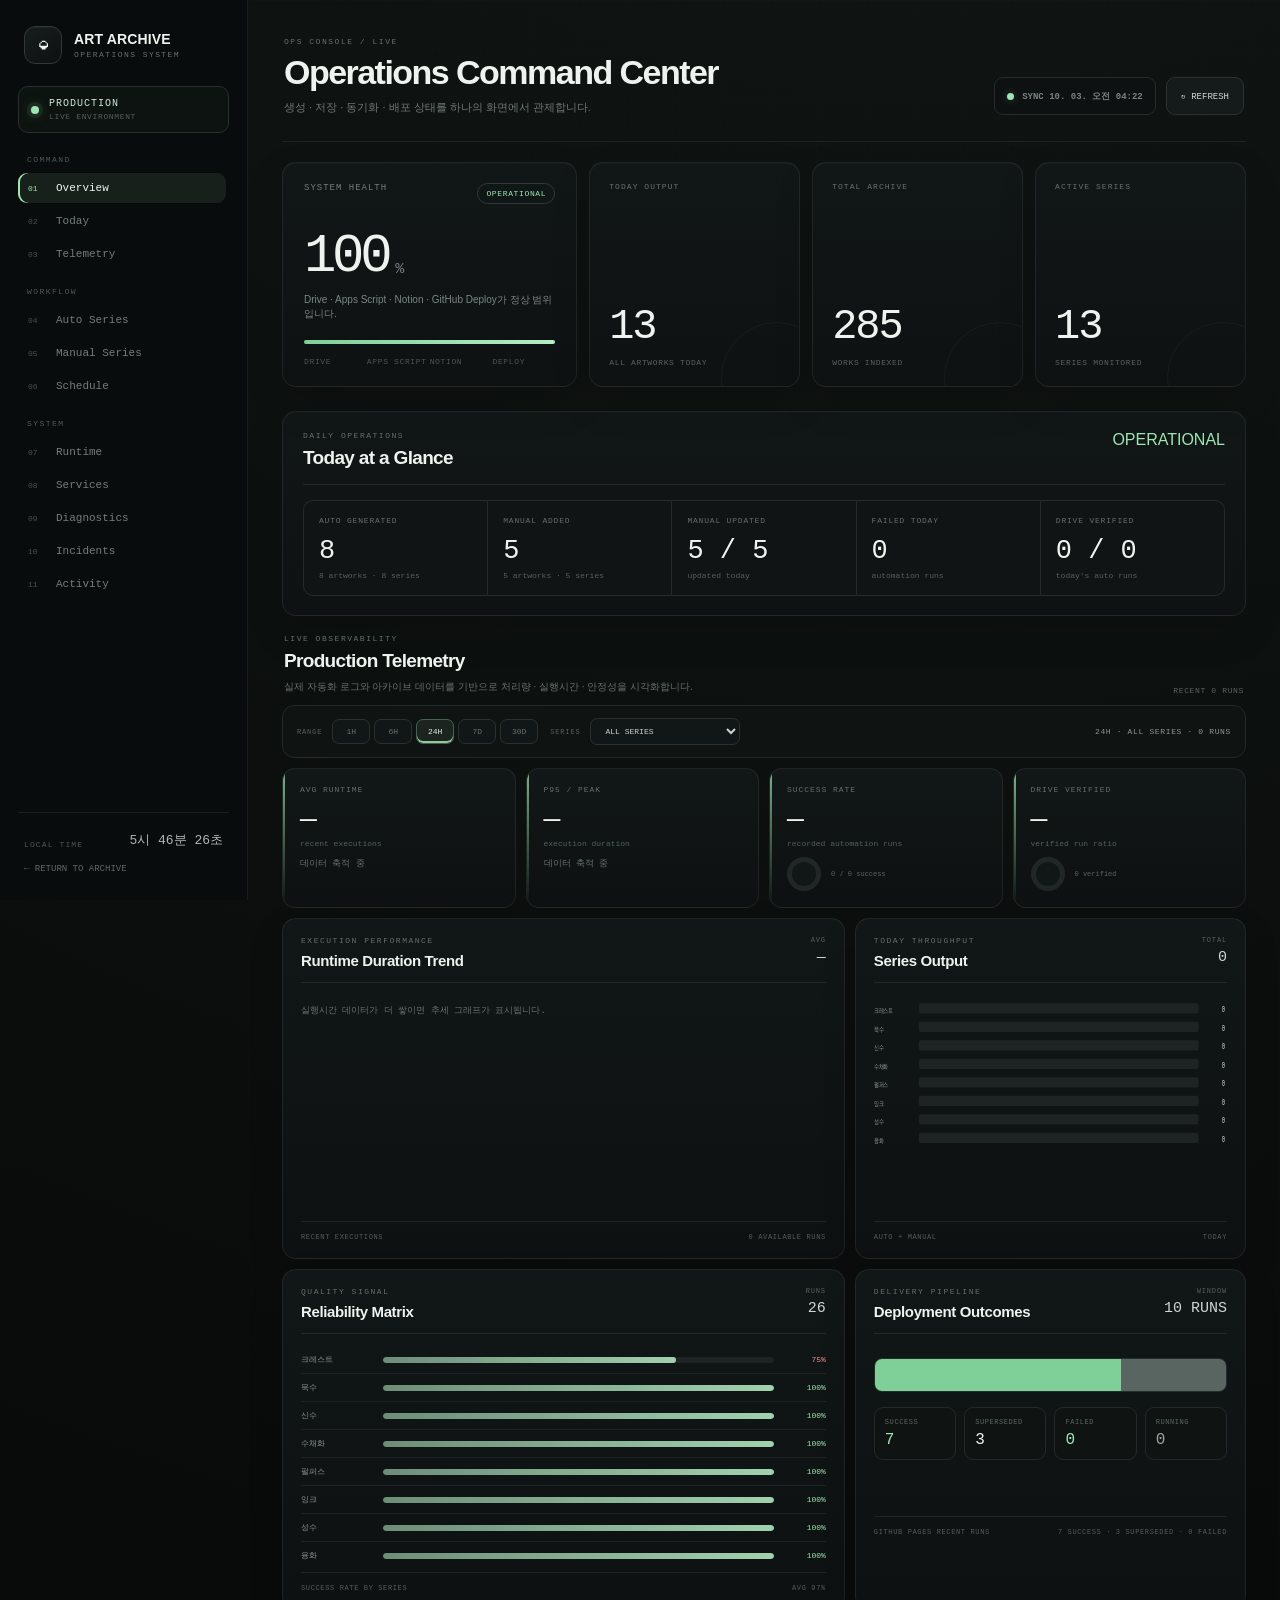
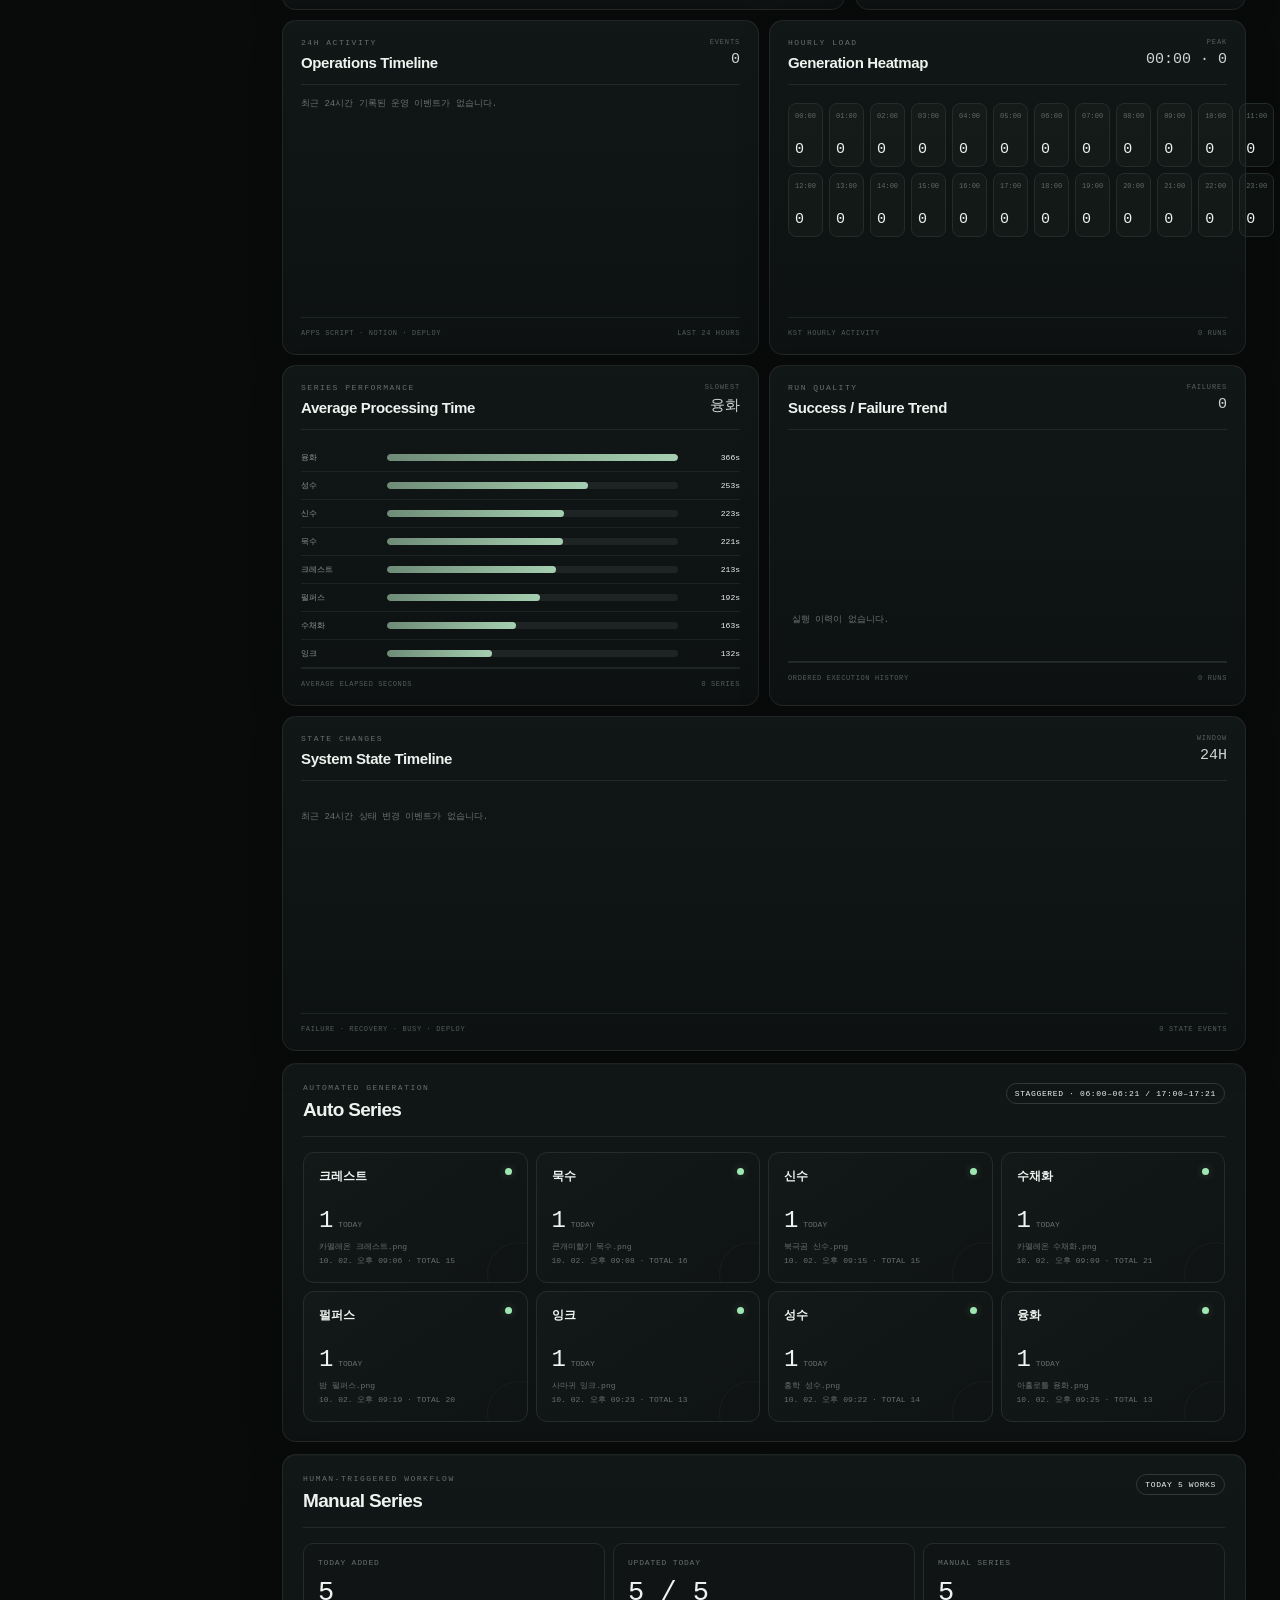
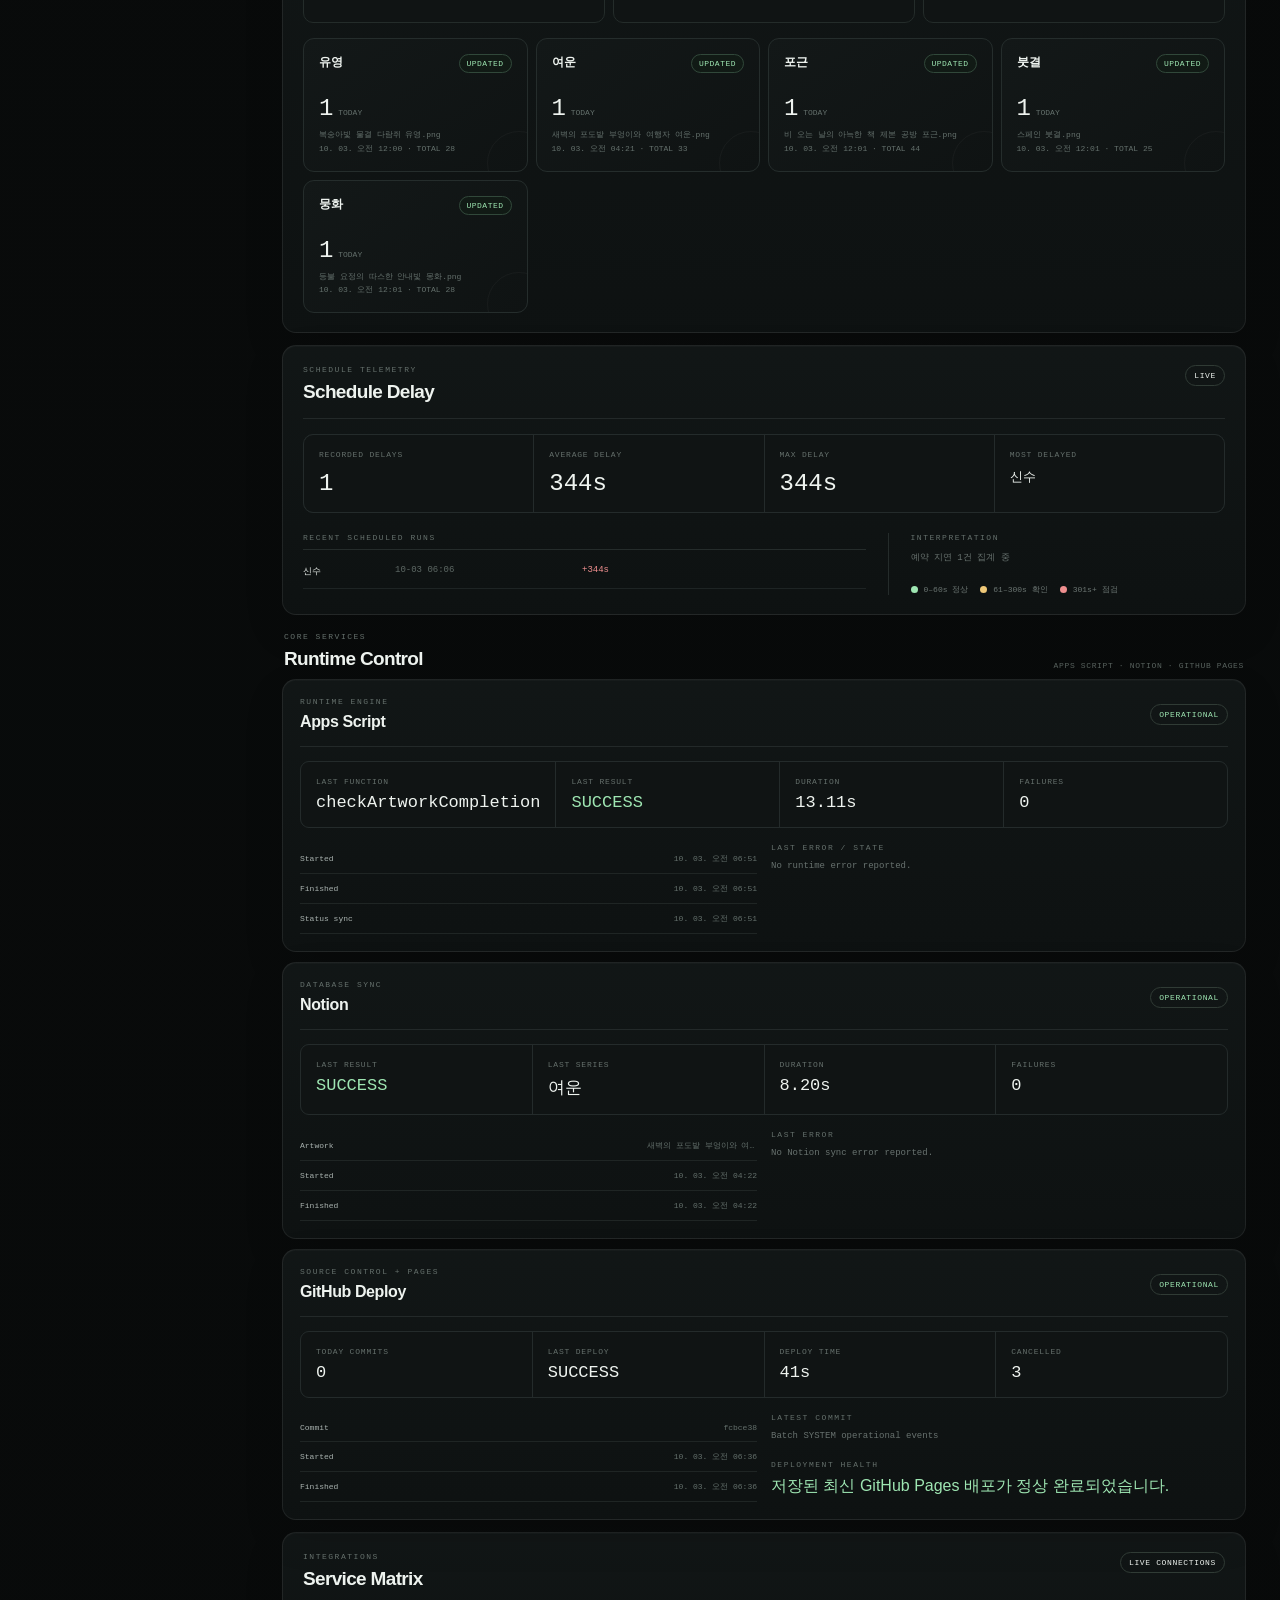
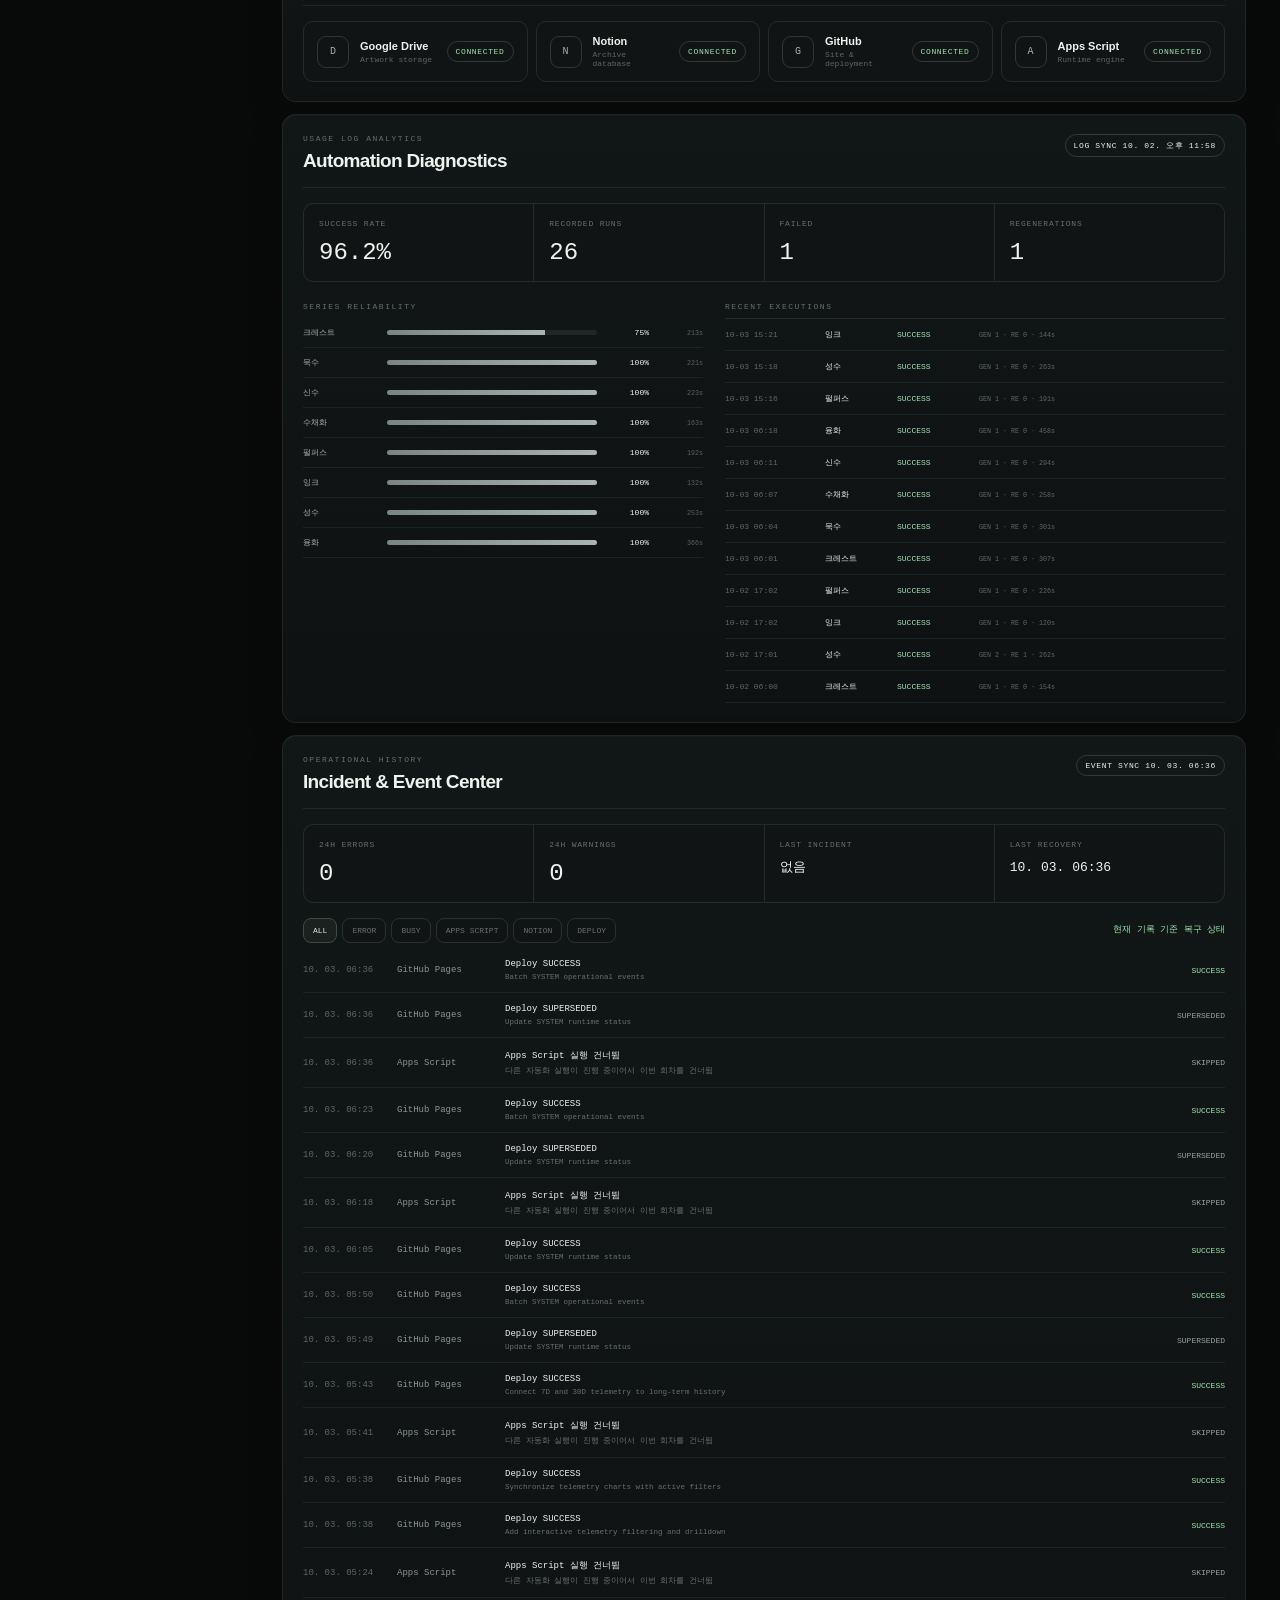
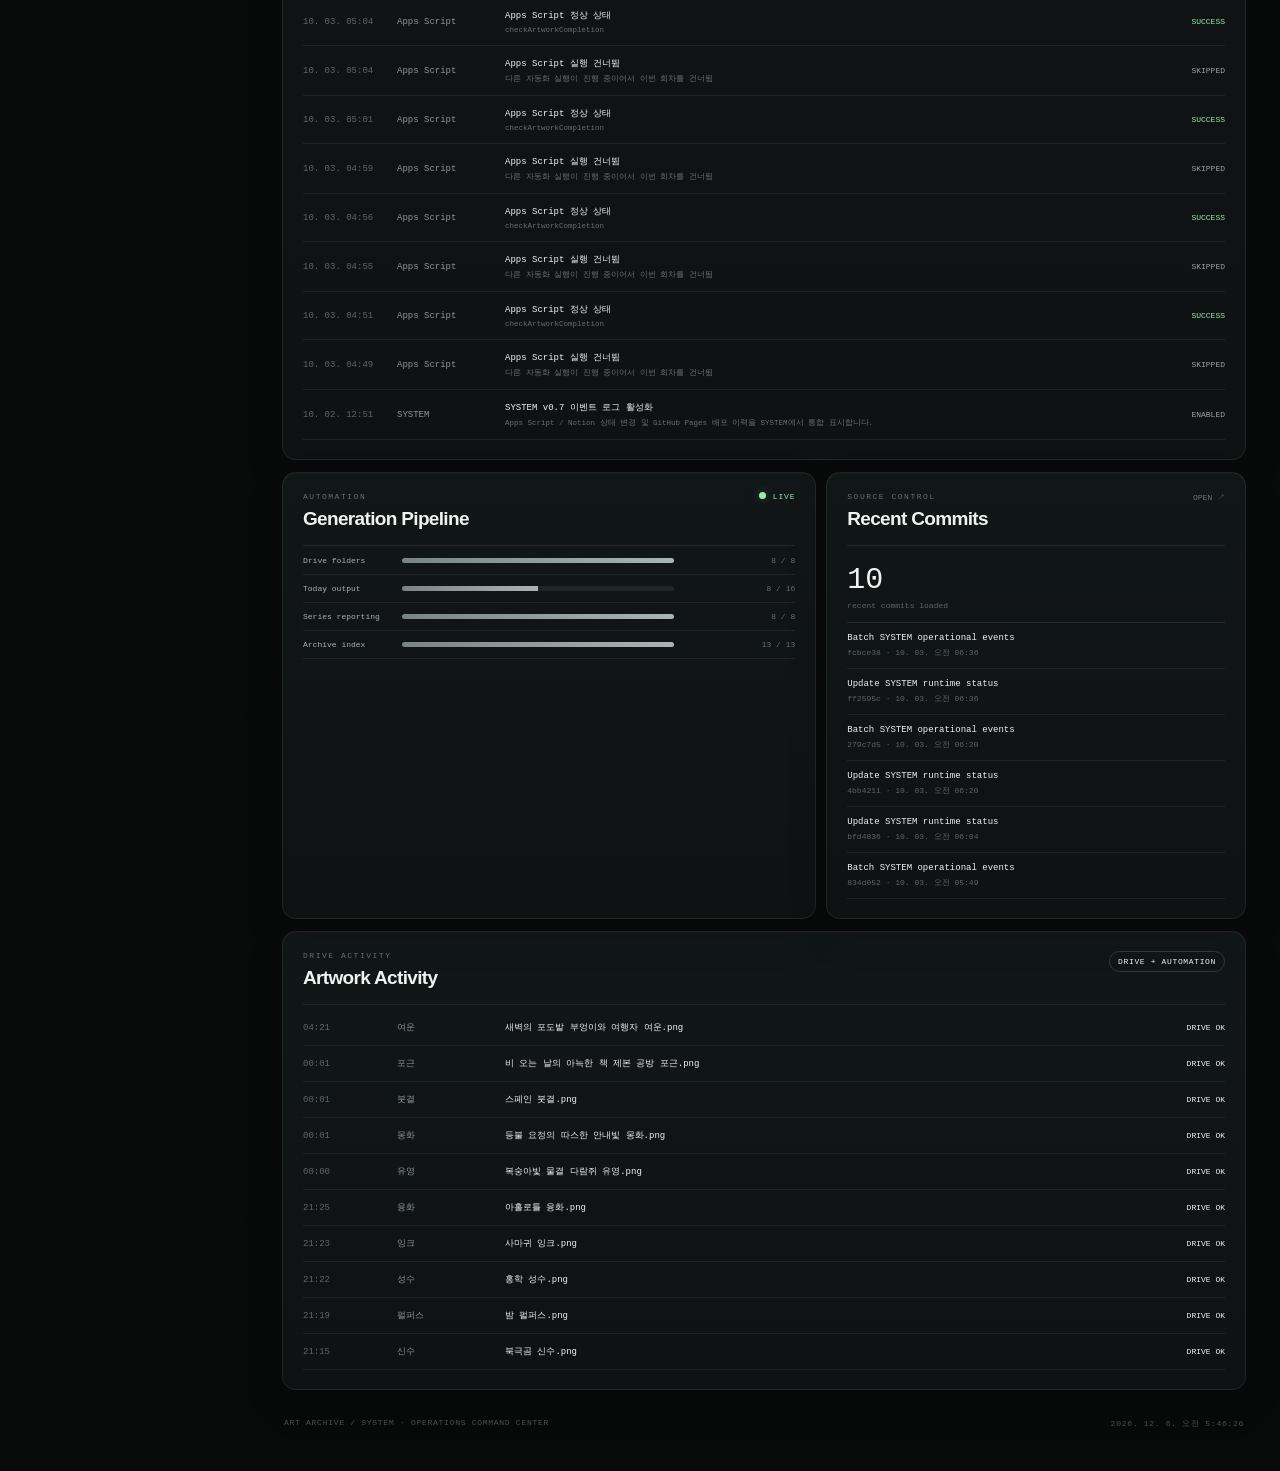
==== commit 886e1b82: "Add long-range daily analytics section" ====
--- a/system.html
+++ b/system.html
@@ -5,7 +5,7 @@
   <meta name="viewport" content="width=device-width,initial-scale=1">
   <meta name="theme-color" content="#090b0b">
   <title>ART ARCHIVE : SYSTEM</title>
-  <link rel="stylesheet" href="css/system.css?v=2.3">
+  <link rel="stylesheet" href="css/system.css?v=2.4">
 </head>
 <body>
 <div class="app-shell">
@@ -178,6 +178,30 @@
         <div class="run-detail-meta"><span>START TIME</span><b id="detailTime">—</b></div>
       </aside>
 
+      <section class="long-range-analysis" id="longRangeAnalysis" hidden>
+        <div class="long-range-head">
+          <div><p class="eyebrow">LONG-RANGE ANALYTICS</p><h3>Daily Trend Analysis</h3><p>7D / 30D 히스토리를 날짜별로 비교합니다.</p></div>
+          <span id="longRangeCoverage">—</span>
+        </div>
+        <div class="long-range-grid">
+          <article class="chart-card">
+            <div class="chart-head"><div><p class="eyebrow">DAILY THROUGHPUT</p><h3>Runs per Day</h3></div><div class="chart-stat"><span>TOTAL</span><b id="dailyRunsTotal">—</b></div></div>
+            <div class="daily-chart" id="dailyRunsChart"><p class="muted">장기 데이터를 불러오는 중입니다.</p></div>
+            <div class="chart-foot"><span>RUN COUNT</span><span id="dailyRunsAvg">—</span></div>
+          </article>
+          <article class="chart-card">
+            <div class="chart-head"><div><p class="eyebrow">DAILY RELIABILITY</p><h3>Success Rate</h3></div><div class="chart-stat"><span>AVG</span><b id="dailySuccessAvg">—</b></div></div>
+            <div class="daily-chart" id="dailySuccessChart"><p class="muted">장기 데이터를 불러오는 중입니다.</p></div>
+            <div class="chart-foot"><span>SUCCESS %</span><span id="dailyFailureTotal">—</span></div>
+          </article>
+          <article class="chart-card">
+            <div class="chart-head"><div><p class="eyebrow">DAILY PERFORMANCE</p><h3>Average Runtime</h3></div><div class="chart-stat"><span>AVG</span><b id="dailyRuntimeAvg">—</b></div></div>
+            <div class="daily-chart" id="dailyRuntimeChart"><p class="muted">장기 데이터를 불러오는 중입니다.</p></div>
+            <div class="chart-foot"><span>SECONDS</span><span id="dailyRuntimePeak">—</span></div>
+          </article>
+        </div>
+      </section>
+
       <div class="advanced-observability">
         <article class="chart-card">
           <div class="chart-head"><div><p class="eyebrow">24H ACTIVITY</p><h3>Operations Timeline</h3></div><div class="chart-stat"><span>EVENTS</span><b id="timelineEventCount">—</b></div></div>
@@ -311,7 +335,7 @@
     <footer><span>ART ARCHIVE / SYSTEM · OPERATIONS COMMAND CENTER</span><span id="footerTime"></span></footer>
   </main>
 </div>
-<script src="js/system.js?v=2.3"></script>
+<script src="js/system.js?v=2.4"></script>
 <script src="js/system-events.js?v=2.0"></script>
 </body>
 </html>
--- a/css/system.css
+++ b/css/system.css
@@ -397,3 +397,59 @@
 @media(max-width:1180px){.advanced-observability{grid-template-columns:1fr}.chart-card-full{grid-column:auto}.hour-heatmap{grid-template-columns:repeat(8,1fr)}}
 @media(max-width:760px){.hour-heatmap{grid-template-columns:repeat(6,1fr)}.state-item{grid-template-columns:72px 1fr auto}.state-item .service-name{display:none}}
 @media(max-width:520px){.hour-heatmap{grid-template-columns:repeat(4,1fr)}.timeline-track{margin-left:30px}.timeline-axis{margin-left:30px}}
+
+
+/* SYSTEM v2.3 · Telemetry controls + drill-down */
+.telemetry-controlbar{
+  display:grid;grid-template-columns:auto 220px 1fr;gap:12px;align-items:center;
+  margin-bottom:10px;padding:12px 14px;border:1px solid #222a28;border-radius:12px;background:#0f1413
+}
+.control-group{display:flex;align-items:center;gap:10px;min-width:0}
+.control-label{font:7px var(--mono);letter-spacing:.12em;color:#56615d}
+.segmented{display:flex;gap:4px}
+.segmented button{
+  min-width:38px;padding:7px 9px;border:1px solid #29312f;border-radius:7px;
+  background:#111716;color:#65716c;font:8px var(--mono);cursor:pointer
+}
+.segmented button:hover{color:#d0d7d3;border-color:#39433f}
+.segmented button.active{color:#e8efeb;background:#1b241f;border-color:#46614e;box-shadow:inset 0 -2px #8fc7a0}
+.series-control select{
+  width:150px;padding:7px 30px 7px 10px;border:1px solid #29312f;border-radius:7px;
+  background:#111716;color:#cbd4d0;font:8px var(--mono);outline:none
+}
+.analysis-context{
+  justify-self:end;min-width:0;white-space:nowrap;overflow:hidden;text-overflow:ellipsis;
+  color:#8c9793;font:8px var(--mono);letter-spacing:.08em
+}
+.run-detail-drawer{
+  display:none;margin:10px 0;padding:16px 17px;border:1px solid #314039;border-radius:13px;
+  background:linear-gradient(180deg,#121918,#0e1312);box-shadow:0 18px 40px rgba(0,0,0,.18)
+}
+.run-detail-drawer.open{display:block;animation:drawerIn .18s ease}
+@keyframes drawerIn{from{opacity:0;transform:translateY(-4px)}to{opacity:1;transform:none}}
+.run-detail-head{display:flex;justify-content:space-between;gap:15px;align-items:flex-start;padding-bottom:13px;border-bottom:1px solid #252e2b}
+.run-detail-head h3{margin:0;font-size:15px}
+.run-detail-head button{
+  width:29px;height:29px;border:1px solid #2d3633;border-radius:8px;background:#111615;color:#899590;
+  font-size:16px;line-height:1;cursor:pointer
+}
+.run-detail-grid{display:grid;grid-template-columns:repeat(4,1fr);gap:1px;margin-top:14px;border:1px solid #252e2b;background:#252e2b;border-radius:9px;overflow:hidden}
+.run-detail-grid>div{padding:12px;background:#101514;min-width:0}
+.run-detail-grid span,.run-detail-meta span{display:block;color:#59645f;font:7px var(--mono);letter-spacing:.09em}
+.run-detail-grid strong{display:block;margin-top:7px;font:12px var(--mono);font-weight:400;white-space:nowrap;overflow:hidden;text-overflow:ellipsis}
+.run-detail-meta{display:flex;justify-content:space-between;gap:12px;margin-top:10px;padding:10px 1px 0}
+.run-detail-meta b{font:9px var(--mono);font-weight:400;color:#9da7a3}
+.chart-clickable{cursor:pointer}
+.chart-clickable:hover{filter:brightness(1.15)}
+.threshold-line{stroke:#e0bd70;stroke-width:1;stroke-dasharray:5 4;opacity:.8}
+.threshold-label{fill:#caaa66;font:7px var(--mono)}
+@media(max-width:980px){
+  .telemetry-controlbar{grid-template-columns:1fr 1fr}
+  .analysis-context{grid-column:1/-1;justify-self:start}
+}
+@media(max-width:720px){
+  .telemetry-controlbar{grid-template-columns:1fr}
+  .control-group{justify-content:space-between}
+  .analysis-context{grid-column:auto}
+  .run-detail-grid{grid-template-columns:1fr 1fr}
+}
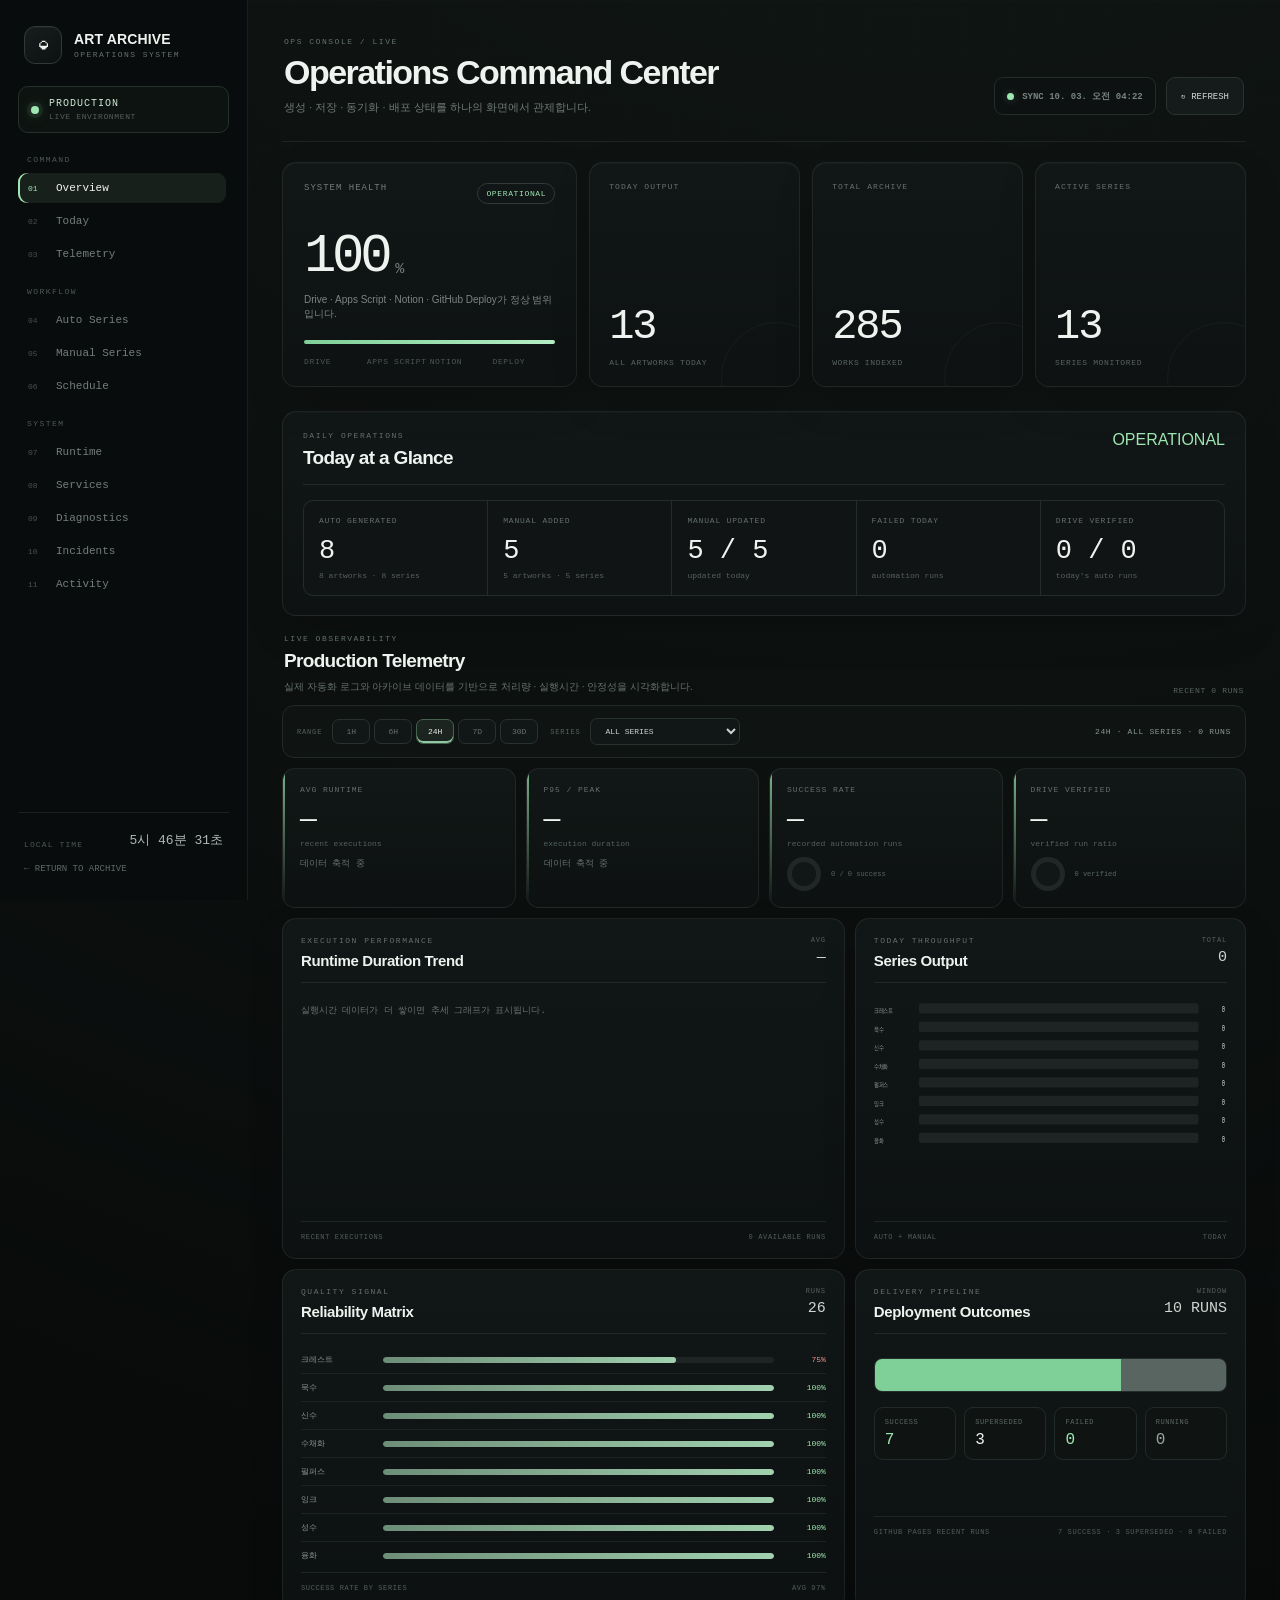
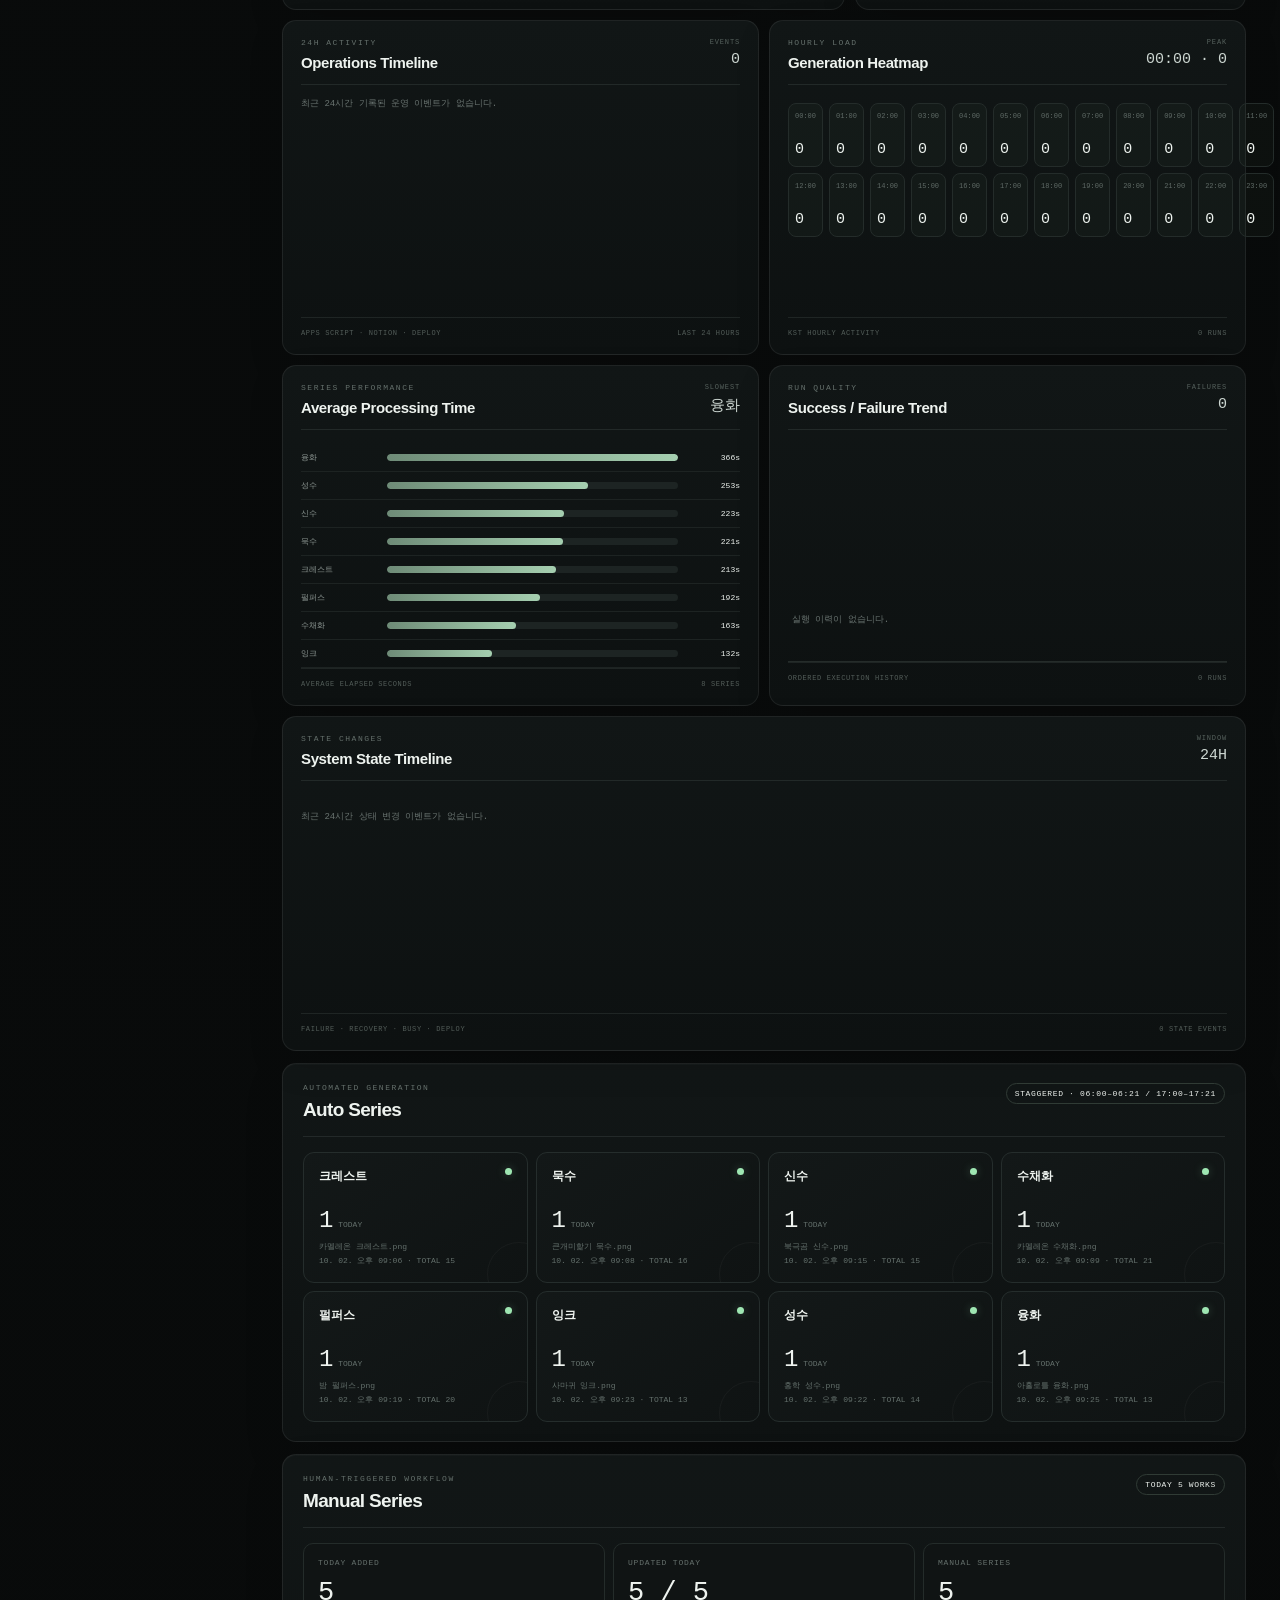
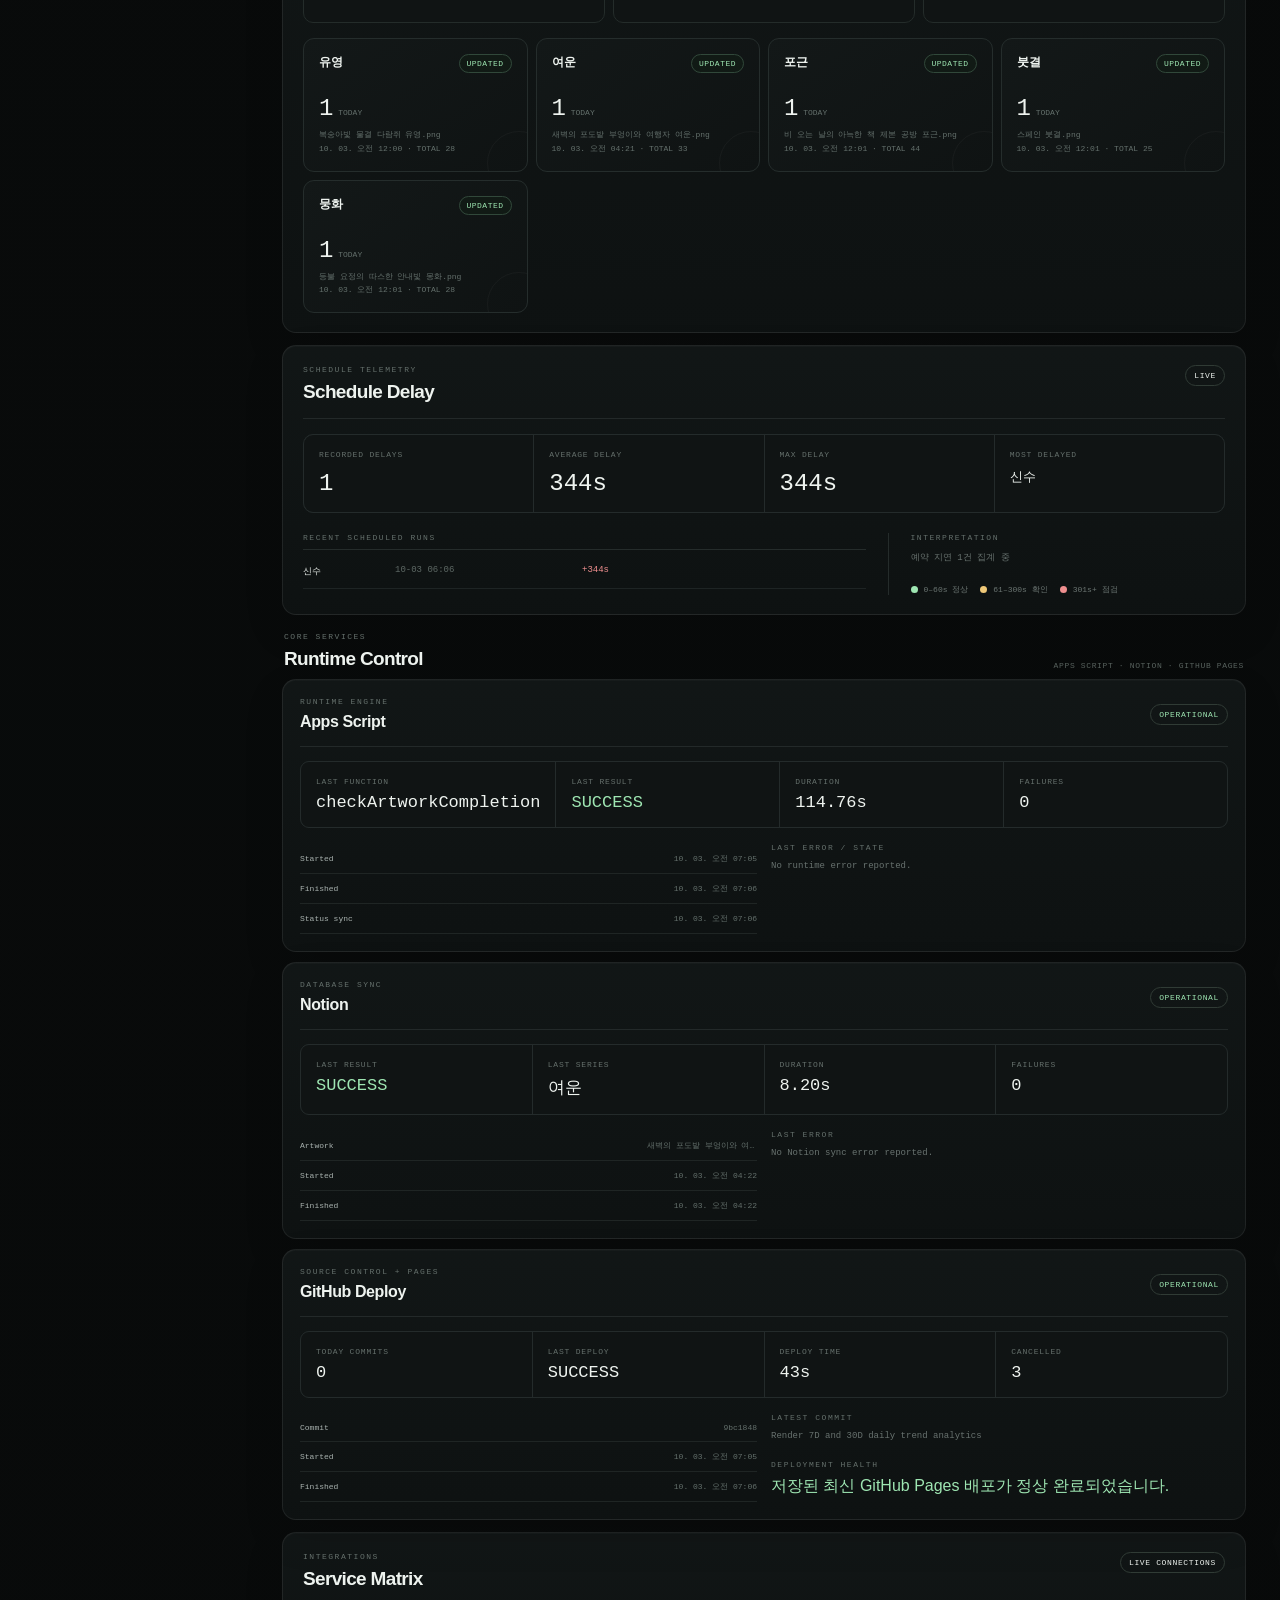
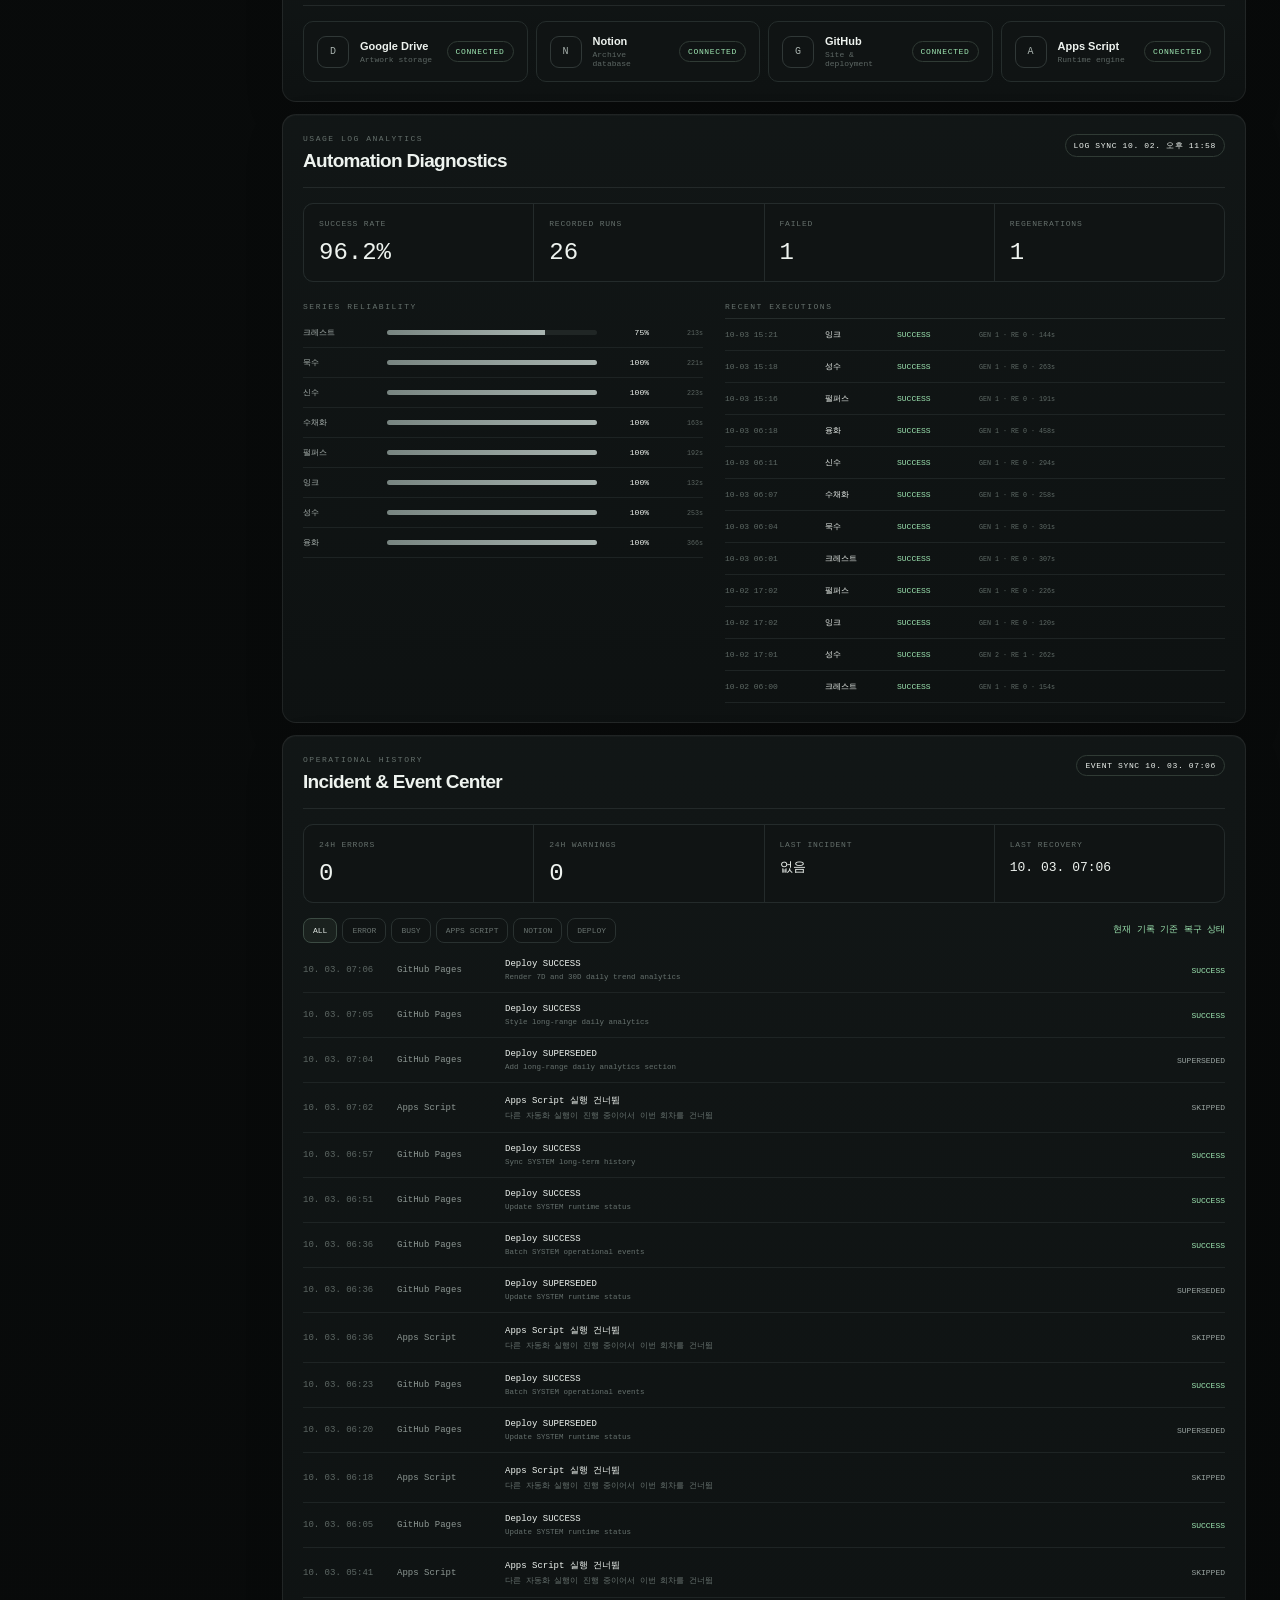
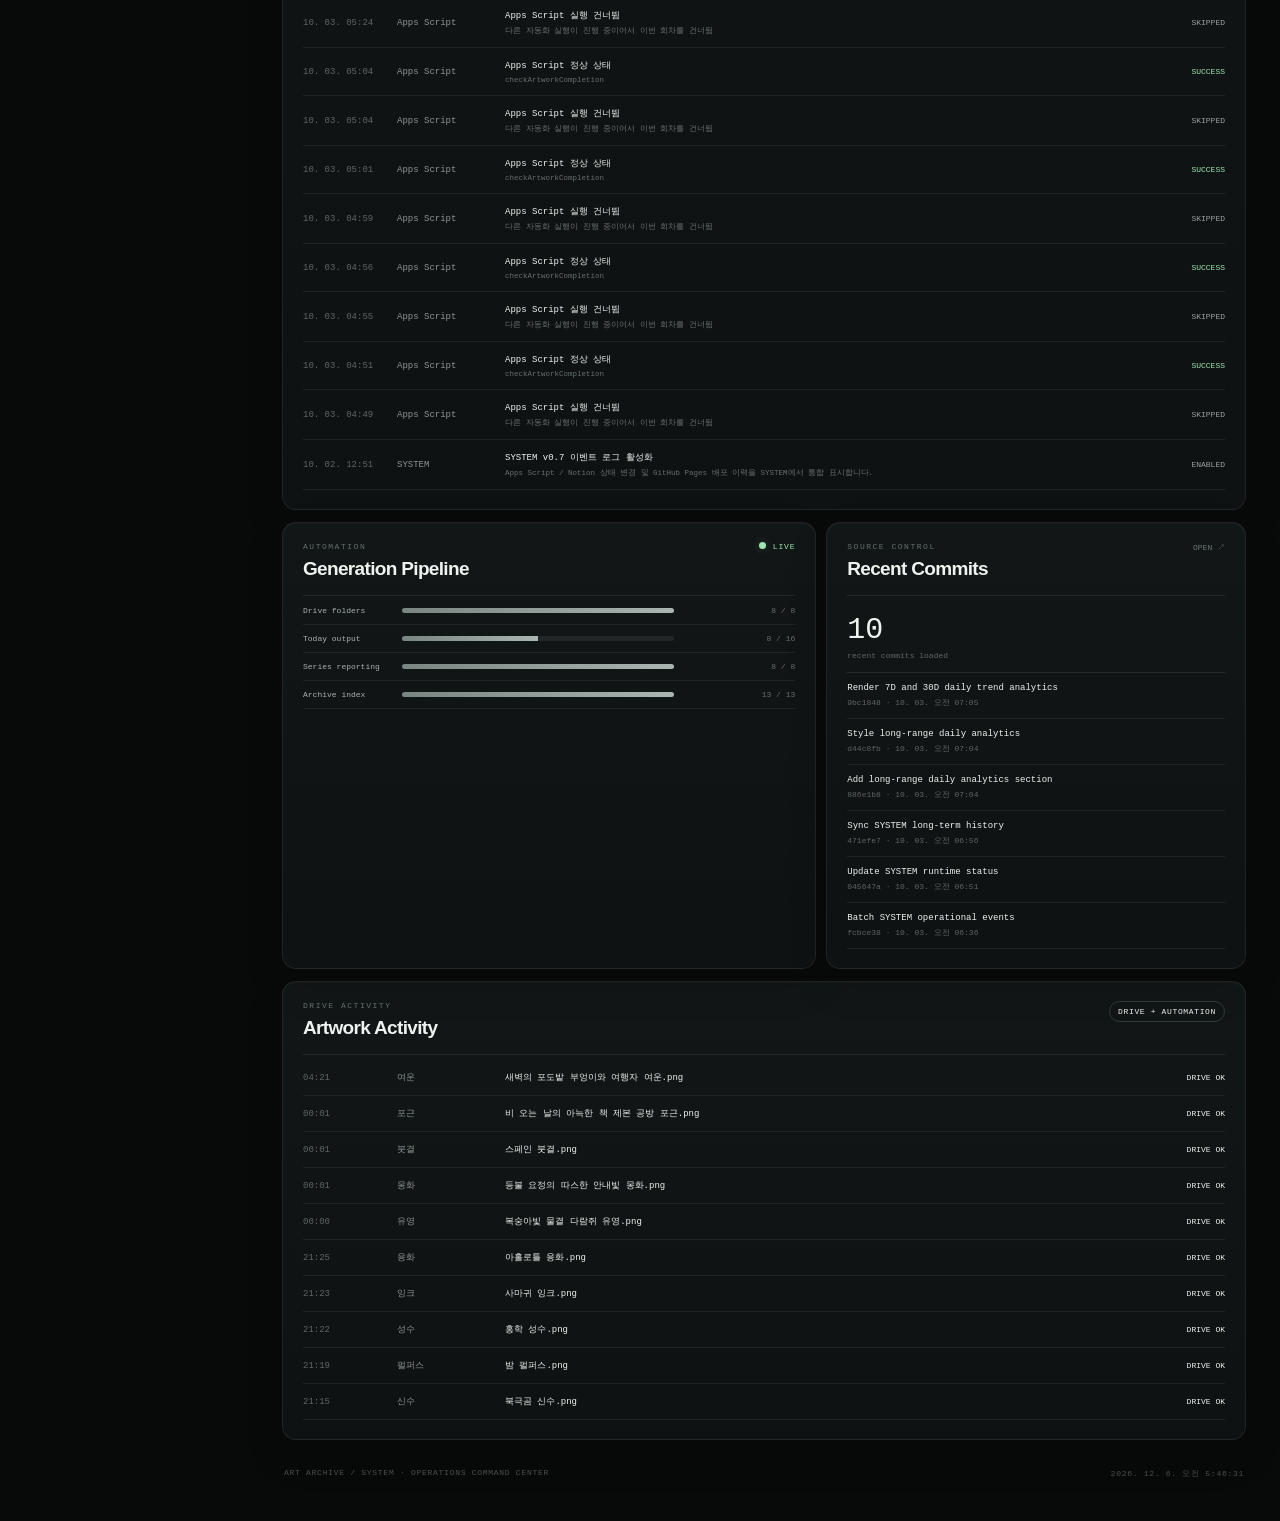
==== commit 7aea98b5: "Add multi-series long-range comparison" ====
--- a/system.html
+++ b/system.html
@@ -5,7 +5,7 @@
   <meta name="viewport" content="width=device-width,initial-scale=1">
   <meta name="theme-color" content="#090b0b">
   <title>ART ARCHIVE : SYSTEM</title>
-  <link rel="stylesheet" href="css/system.css?v=2.4">
+  <link rel="stylesheet" href="css/system.css?v=2.5">
 </head>
 <body>
 <div class="app-shell">
@@ -200,6 +200,24 @@
             <div class="chart-foot"><span>SECONDS</span><span id="dailyRuntimePeak">—</span></div>
           </article>
         </div>
+
+        <article class="chart-card multi-series-card">
+          <div class="multi-series-head">
+            <div>
+              <p class="eyebrow">CROSS-SERIES COMPARISON</p>
+              <h3>Multi-Series Trend</h3>
+              <p>같은 기간의 시리즈별 추세를 한 그래프에서 비교합니다.</p>
+            </div>
+            <div class="metric-switch" id="multiMetricSwitch">
+              <button class="active" data-metric="avgElapsed">RUNTIME</button>
+              <button data-metric="runs">RUNS</button>
+              <button data-metric="successRate">SUCCESS</button>
+            </div>
+          </div>
+          <div class="multi-series-legend" id="multiSeriesLegend"></div>
+          <div class="multi-series-chart" id="multiSeriesTrendChart"><p class="muted">시리즈 비교 데이터를 불러오는 중입니다.</p></div>
+          <div class="chart-foot"><span id="multiMetricLabel">AVERAGE RUNTIME · SECONDS</span><span id="multiSeriesCoverage">—</span></div>
+        </article>
       </section>
 
       <div class="advanced-observability">
@@ -335,7 +353,7 @@
     <footer><span>ART ARCHIVE / SYSTEM · OPERATIONS COMMAND CENTER</span><span id="footerTime"></span></footer>
   </main>
 </div>
-<script src="js/system.js?v=2.4"></script>
+<script src="js/system.js?v=2.5"></script>
 <script src="js/system-events.js?v=2.0"></script>
 </body>
 </html>
--- a/css/system.css
+++ b/css/system.css
@@ -453,3 +453,26 @@
   .analysis-context{grid-column:auto}
   .run-detail-grid{grid-template-columns:1fr 1fr}
 }
+
+
+/* SYSTEM v2.4 · Long-range daily analytics */
+.long-range-analysis{margin-top:10px;padding:16px 0 0}
+.long-range-analysis[hidden]{display:none}
+.long-range-head{display:flex;align-items:flex-end;justify-content:space-between;gap:16px;margin-bottom:10px;padding:0 2px}
+.long-range-head h3{margin:0;font-size:17px;letter-spacing:-.03em}
+.long-range-head p:not(.eyebrow){margin:6px 0 0;color:#64706c;font-size:9px}
+.long-range-head>span{font:8px var(--mono);letter-spacing:.08em;color:#71807a}
+.long-range-grid{display:grid;grid-template-columns:repeat(3,minmax(0,1fr));gap:10px}
+.daily-chart{height:210px;margin-top:12px;position:relative;overflow:hidden}
+.daily-chart svg{width:100%;height:100%;display:block;overflow:visible}
+.daily-area{fill:url(#dailyArea)}
+.daily-line{fill:none;stroke:#9fcfb0;stroke-width:2}
+.daily-line.success{stroke:#8fc7a0}
+.daily-line.runtime{stroke:#93bdd5}
+.daily-point{fill:#d9e5df;stroke:#0f1413;stroke-width:2}
+.daily-point.bad{fill:#ef8f8f}
+.daily-bar{fill:#799e84}
+.daily-axis{fill:#53605c;font:7px var(--mono)}
+.daily-grid{stroke:#202726;stroke-width:1}
+.daily-zero{stroke:#303a36;stroke-dasharray:4 4}
+@media(max-width:1180px){.long-range-grid{grid-template-columns:1fr}}
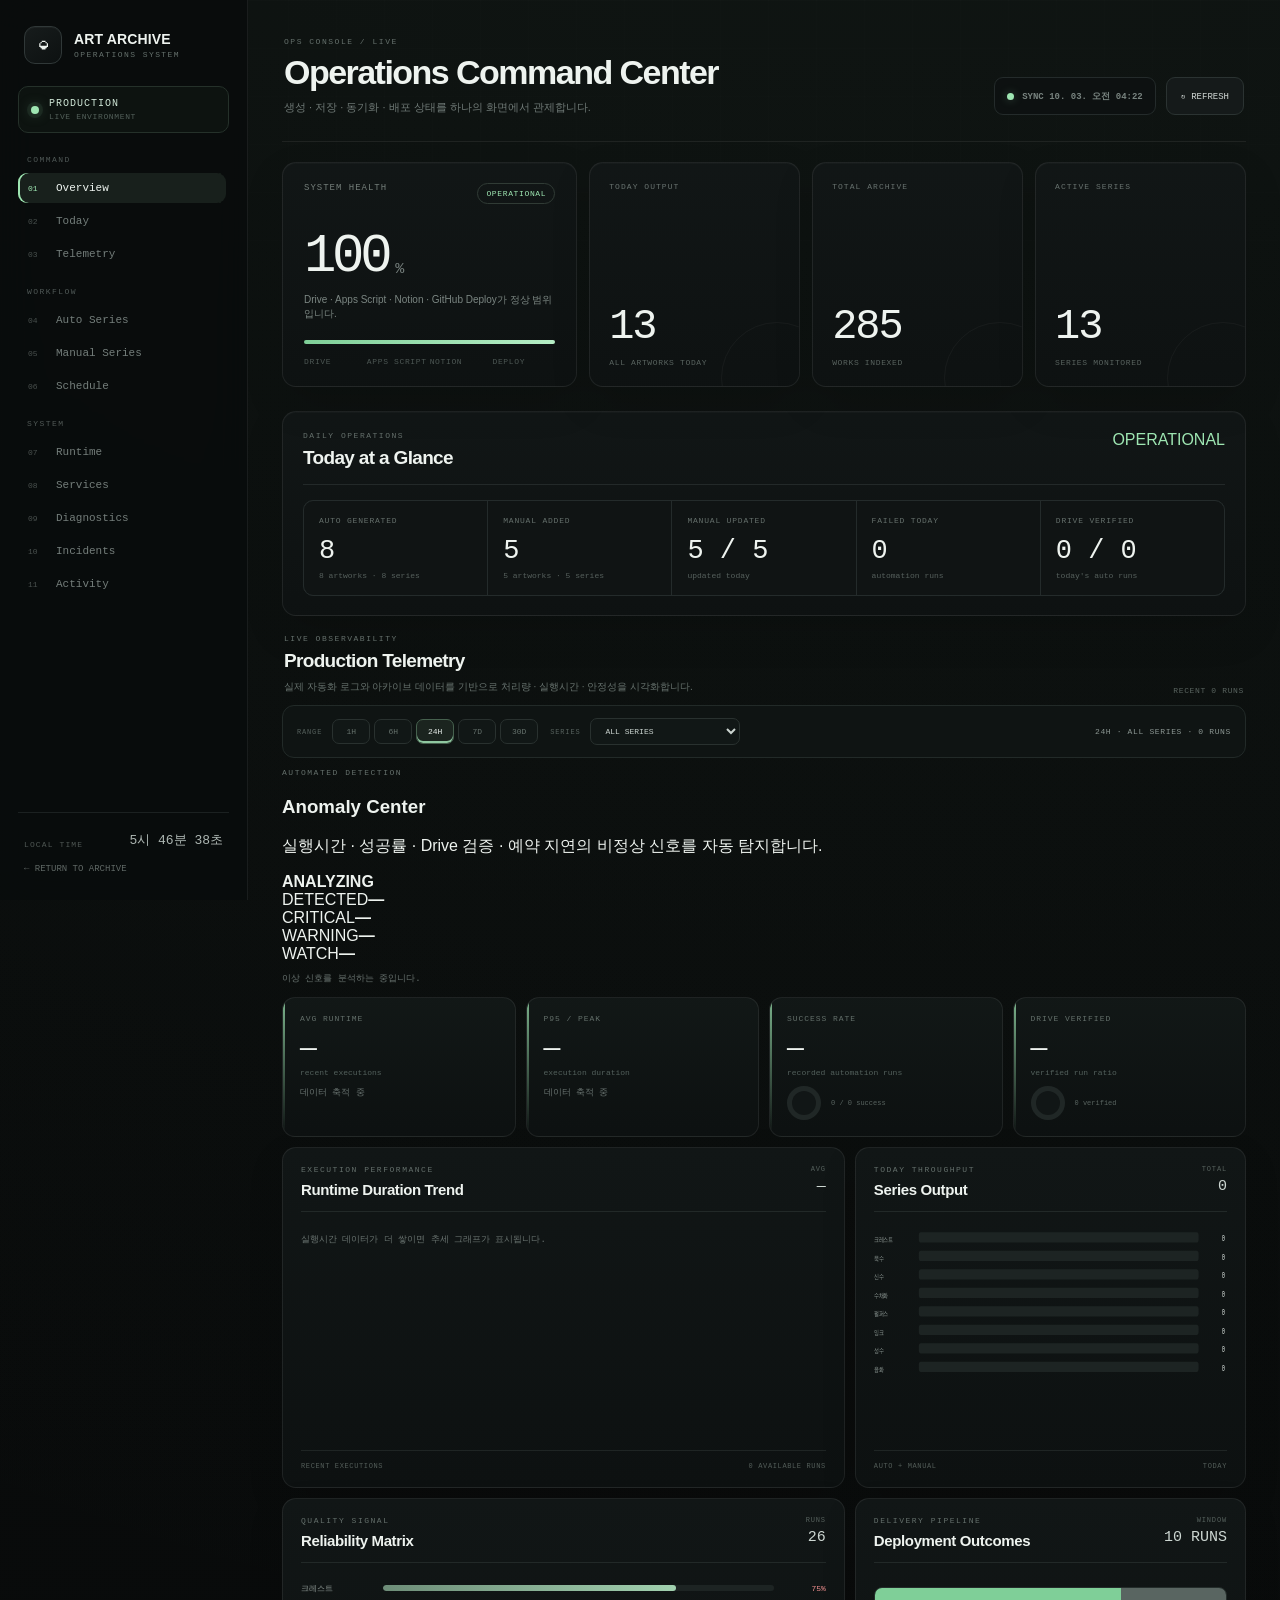
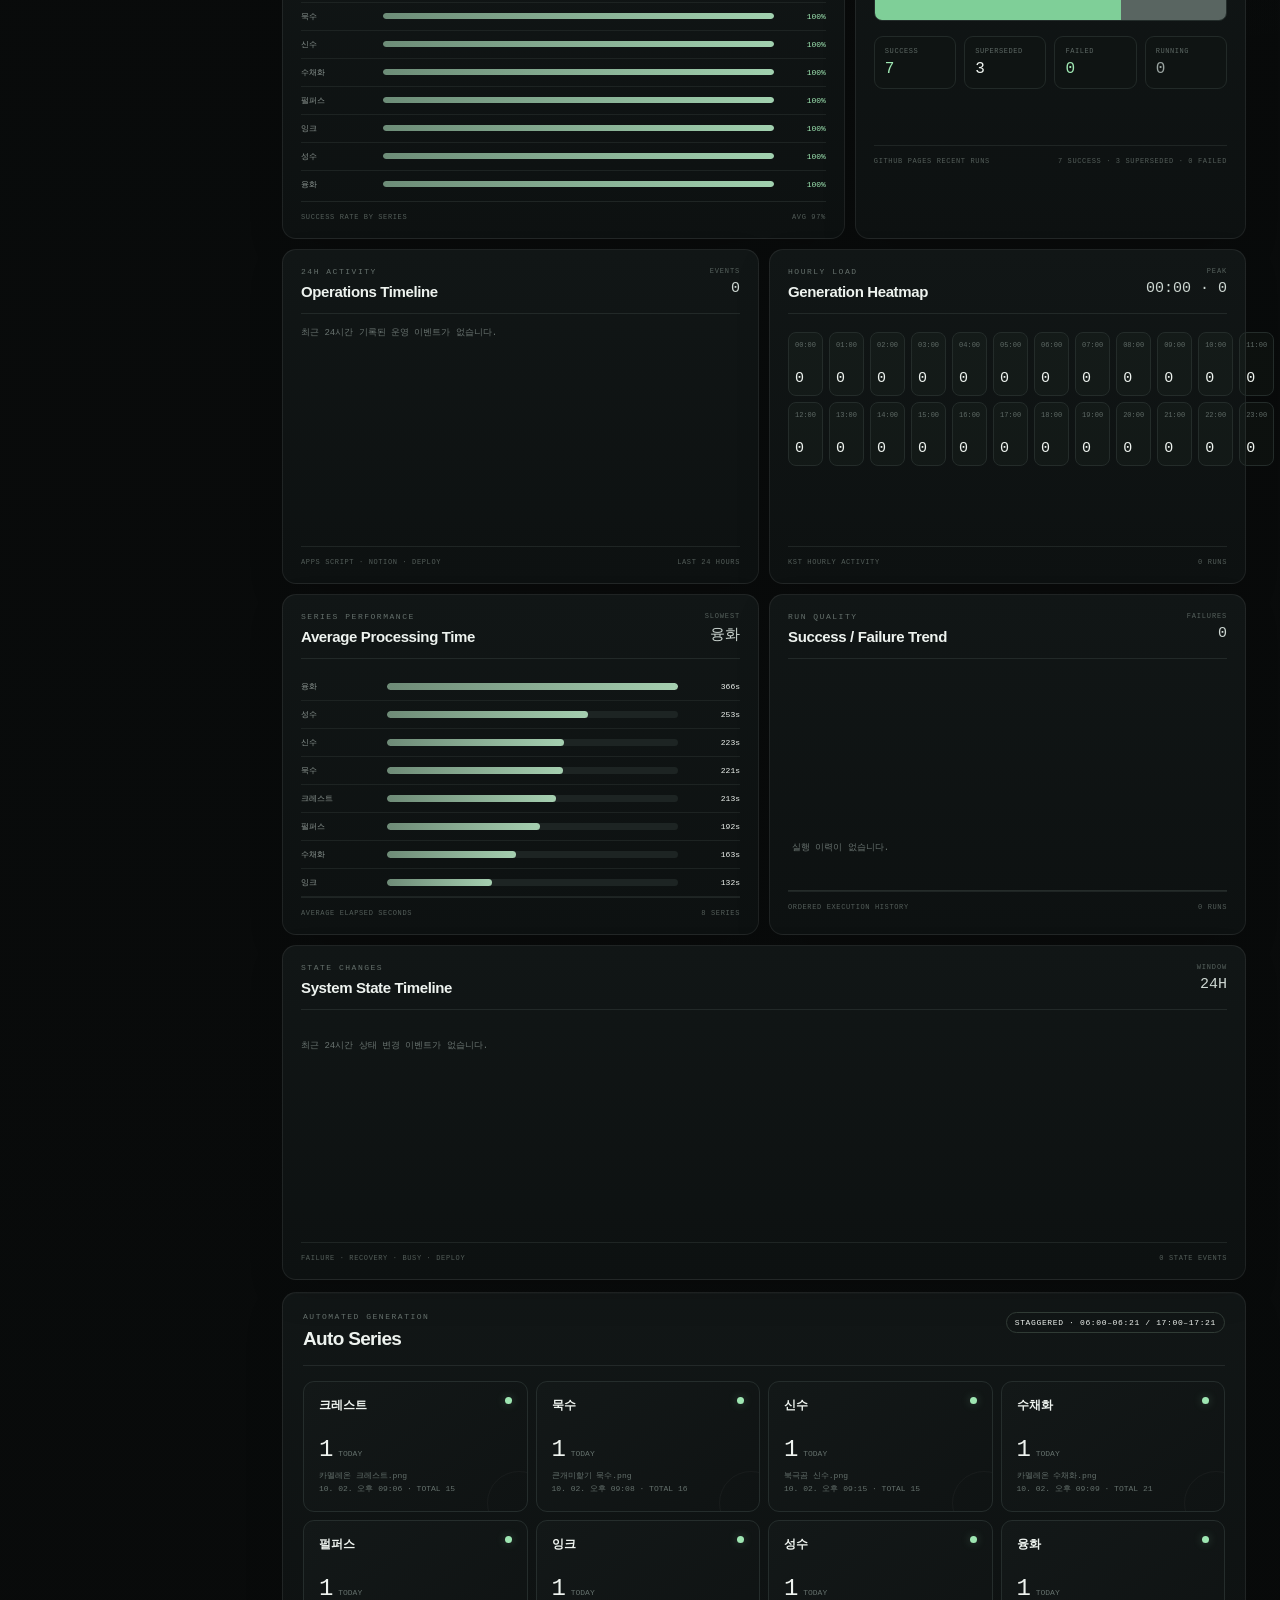
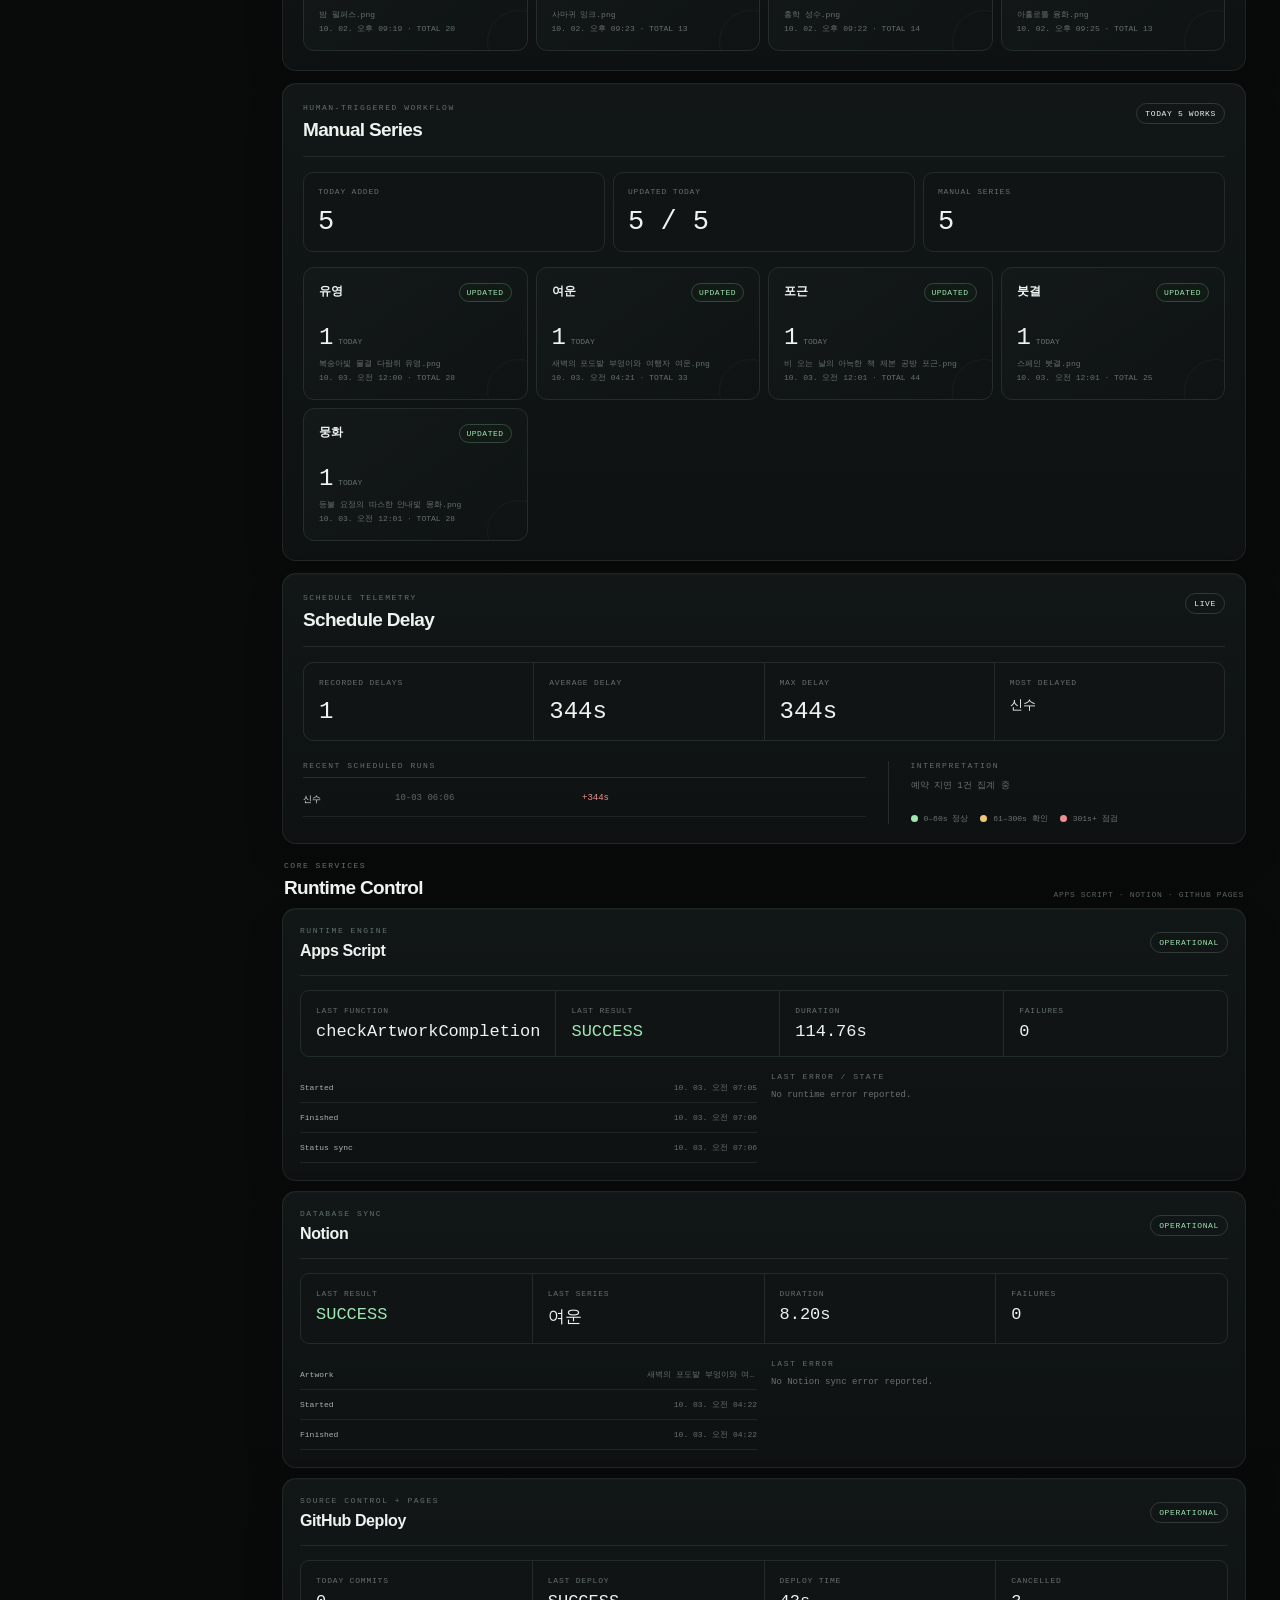
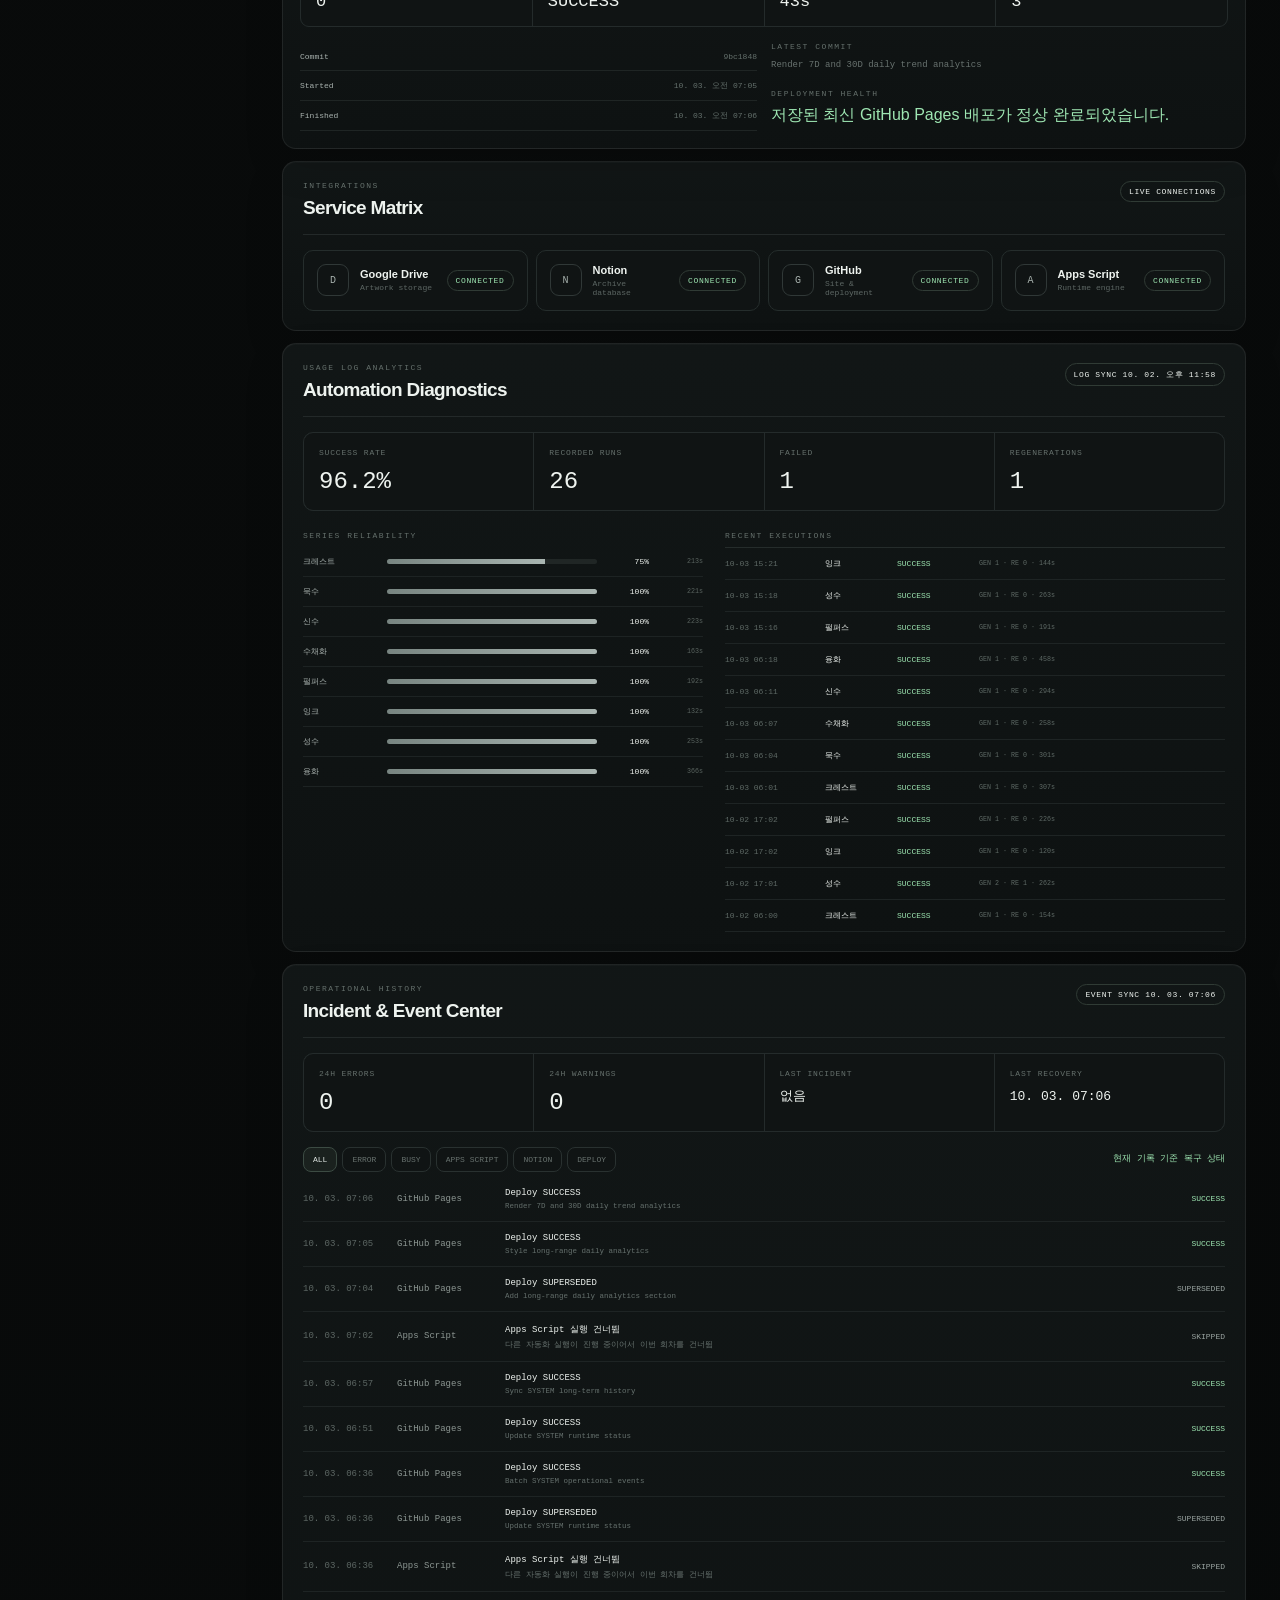
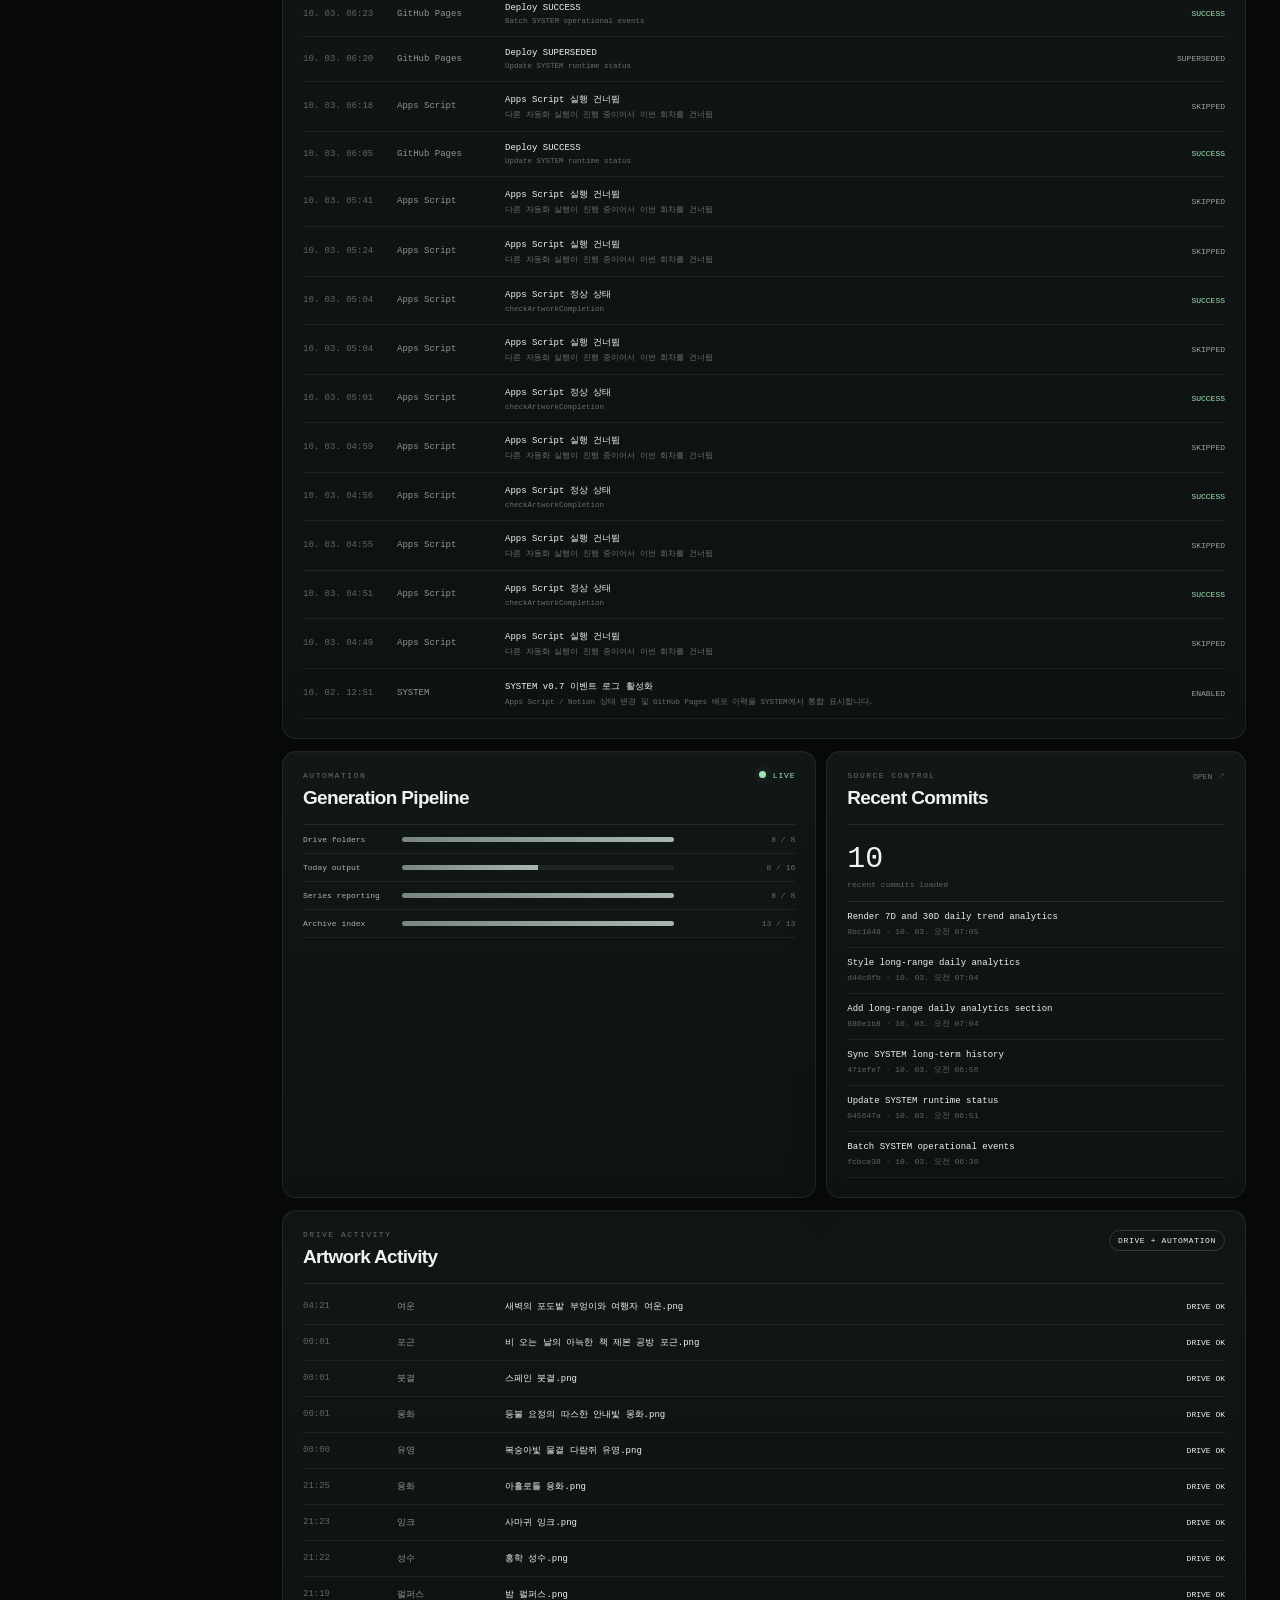
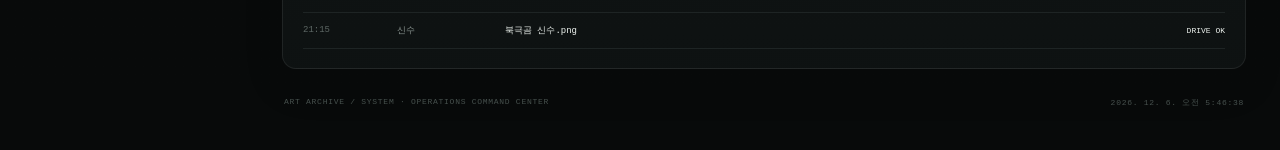
==== commit 5693e120: "Add automated anomaly detection center" ====
--- a/system.html
+++ b/system.html
@@ -5,7 +5,7 @@
   <meta name="viewport" content="width=device-width,initial-scale=1">
   <meta name="theme-color" content="#090b0b">
   <title>ART ARCHIVE : SYSTEM</title>
-  <link rel="stylesheet" href="css/system.css?v=2.5">
+  <link rel="stylesheet" href="css/system.css?v=2.6">
 </head>
 <body>
 <div class="app-shell">
@@ -126,6 +126,20 @@
         </div>
         <div class="analysis-context" id="analysisContext">24H · ALL SERIES · — RUNS</div>
       </div>
+
+      <section class="anomaly-center" id="anomalyCenter">
+        <div class="anomaly-head">
+          <div><p class="eyebrow">AUTOMATED DETECTION</p><h3>Anomaly Center</h3><p>실행시간 · 성공률 · Drive 검증 · 예약 지연의 비정상 신호를 자동 탐지합니다.</p></div>
+          <div class="anomaly-status"><span id="anomalyStatusDot"></span><b id="anomalyStatus">ANALYZING</b></div>
+        </div>
+        <div class="anomaly-summary">
+          <div><span>DETECTED</span><strong id="anomalyCount">—</strong></div>
+          <div><span>CRITICAL</span><strong id="anomalyCritical">—</strong></div>
+          <div><span>WARNING</span><strong id="anomalyWarning">—</strong></div>
+          <div><span>WATCH</span><strong id="anomalyWatch">—</strong></div>
+        </div>
+        <div class="anomaly-list" id="anomalyList"><p class="muted">이상 신호를 분석하는 중입니다.</p></div>
+      </section>
 
       <div class="telemetry-kpis">
         <article class="telemetry-kpi"><span>AVG RUNTIME</span><strong id="telemetryAvgRuntime">—</strong><small>recent executions</small><div class="sparkline" id="runtimeSpark"></div></article>
@@ -353,7 +367,7 @@
     <footer><span>ART ARCHIVE / SYSTEM · OPERATIONS COMMAND CENTER</span><span id="footerTime"></span></footer>
   </main>
 </div>
-<script src="js/system.js?v=2.5"></script>
+<script src="js/system.js?v=2.6"></script>
 <script src="js/system-events.js?v=2.0"></script>
 </body>
 </html>
--- a/css/system.css
+++ b/css/system.css
@@ -476,3 +476,37 @@
 .daily-grid{stroke:#202726;stroke-width:1}
 .daily-zero{stroke:#303a36;stroke-dasharray:4 4}
 @media(max-width:1180px){.long-range-grid{grid-template-columns:1fr}}
+
+
+/* SYSTEM v2.5 · Multi-series long-range comparison */
+.multi-series-card{margin-top:10px}
+.multi-series-head{display:flex;align-items:flex-start;justify-content:space-between;gap:16px;padding-bottom:13px;border-bottom:1px solid #222928}
+.multi-series-head h3{margin:0;font-size:15px;letter-spacing:-.025em}
+.multi-series-head p:not(.eyebrow){margin:6px 0 0;color:#64706c;font-size:9px}
+.metric-switch{display:flex;gap:5px;flex-wrap:wrap;justify-content:flex-end}
+.metric-switch button{
+  padding:7px 9px;border:1px solid #29312f;border-radius:7px;background:#111716;
+  color:#66716d;font:8px var(--mono);cursor:pointer
+}
+.metric-switch button:hover{color:#d0d7d3;border-color:#39433f}
+.metric-switch button.active{color:#e8efeb;background:#1b241f;border-color:#46614e;box-shadow:inset 0 -2px #8fc7a0}
+.multi-series-legend{display:flex;flex-wrap:wrap;gap:6px 12px;padding:11px 0 4px}
+.multi-series-legend button{
+  display:inline-flex;align-items:center;gap:6px;padding:5px 7px;border:1px solid #242d2a;border-radius:999px;
+  background:#0f1413;color:#8d9793;font:7px var(--mono);cursor:pointer
+}
+.multi-series-legend button.off{opacity:.35}
+.multi-series-legend i{width:7px;height:7px;border-radius:50%;display:inline-block;background:var(--series-color)}
+.multi-series-chart{height:320px;margin-top:8px;position:relative;overflow:hidden}
+.multi-series-chart svg{width:100%;height:100%;display:block;overflow:visible}
+.multi-grid{stroke:#202726;stroke-width:1}
+.multi-axis{fill:#53605c;font:7px var(--mono)}
+.multi-line{fill:none;stroke:var(--series-color);stroke-width:2;opacity:.94}
+.multi-point{fill:var(--series-color);stroke:#0f1413;stroke-width:2}
+.multi-point:hover{r:5}
+.multi-empty{color:#69746f;font:9px var(--mono);padding:36px 0}
+@media(max-width:760px){
+  .multi-series-head{flex-direction:column}
+  .metric-switch{justify-content:flex-start}
+  .multi-series-chart{height:270px}
+}
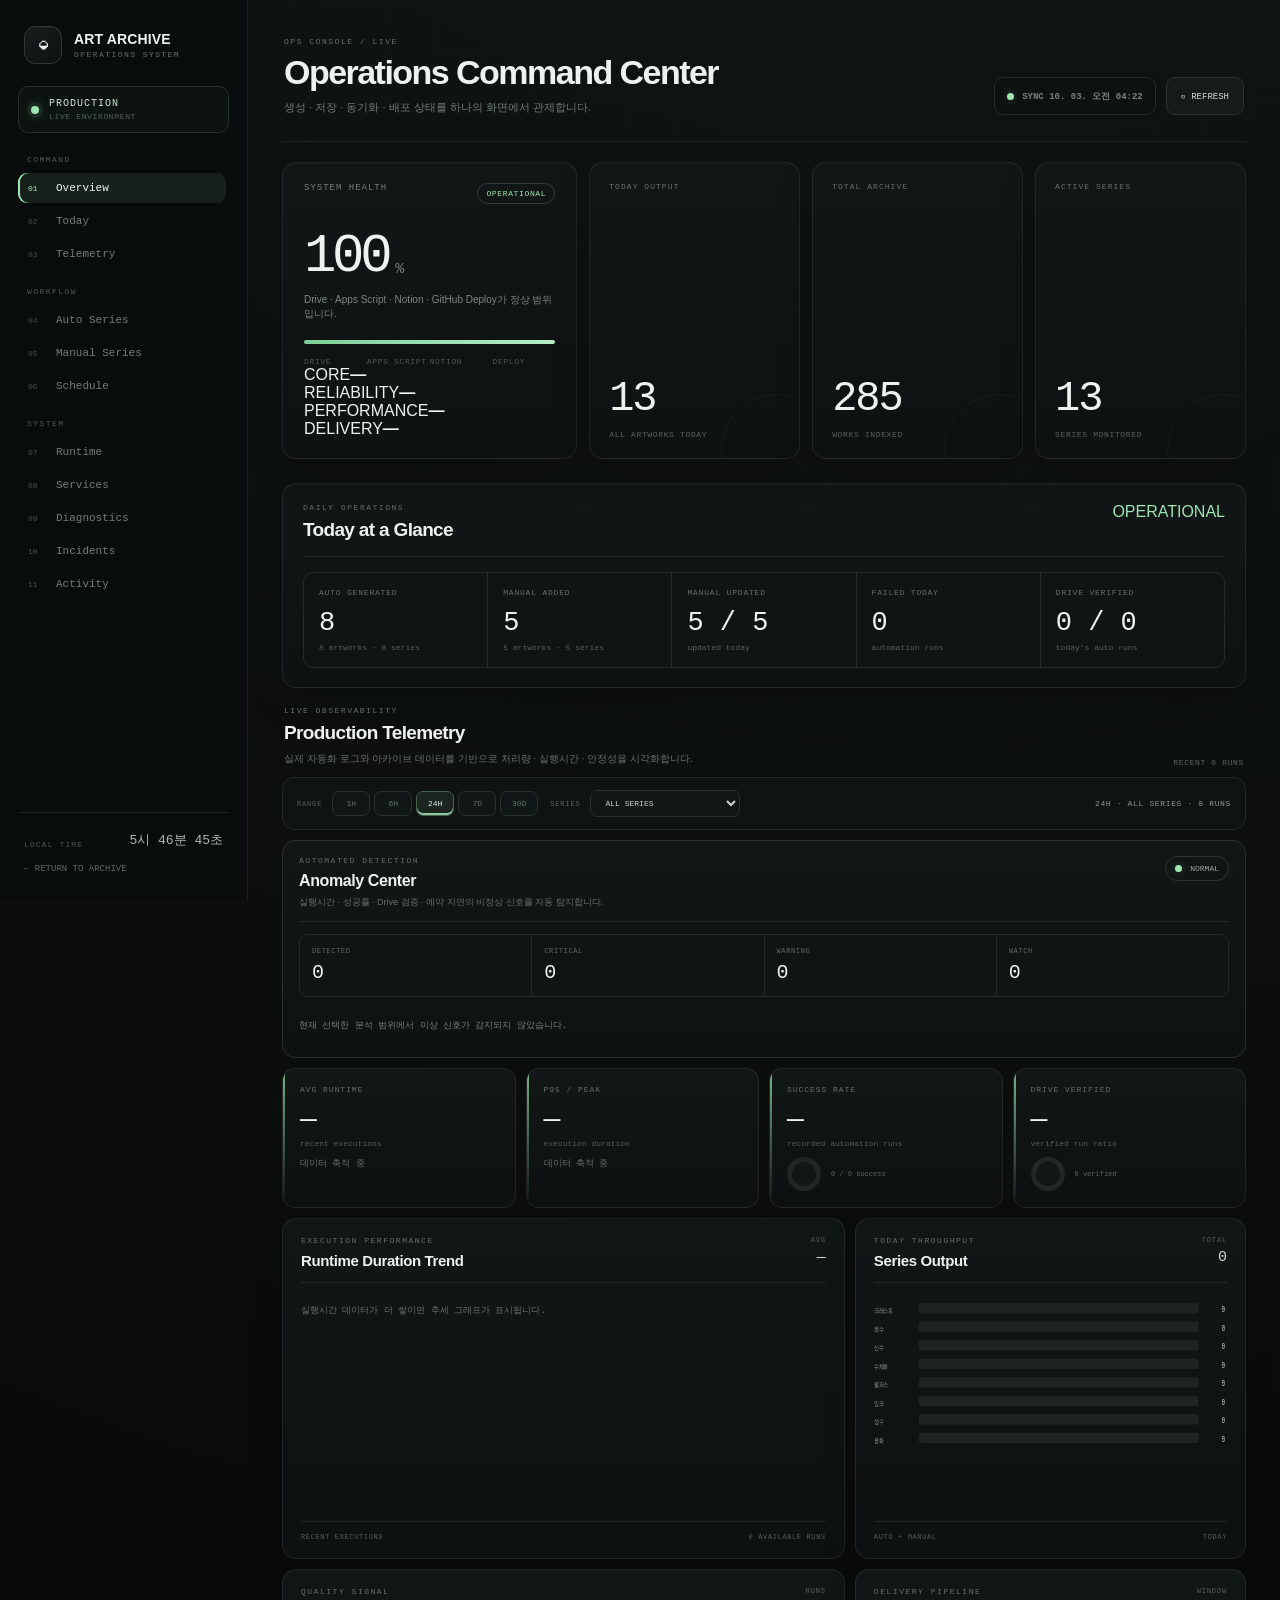
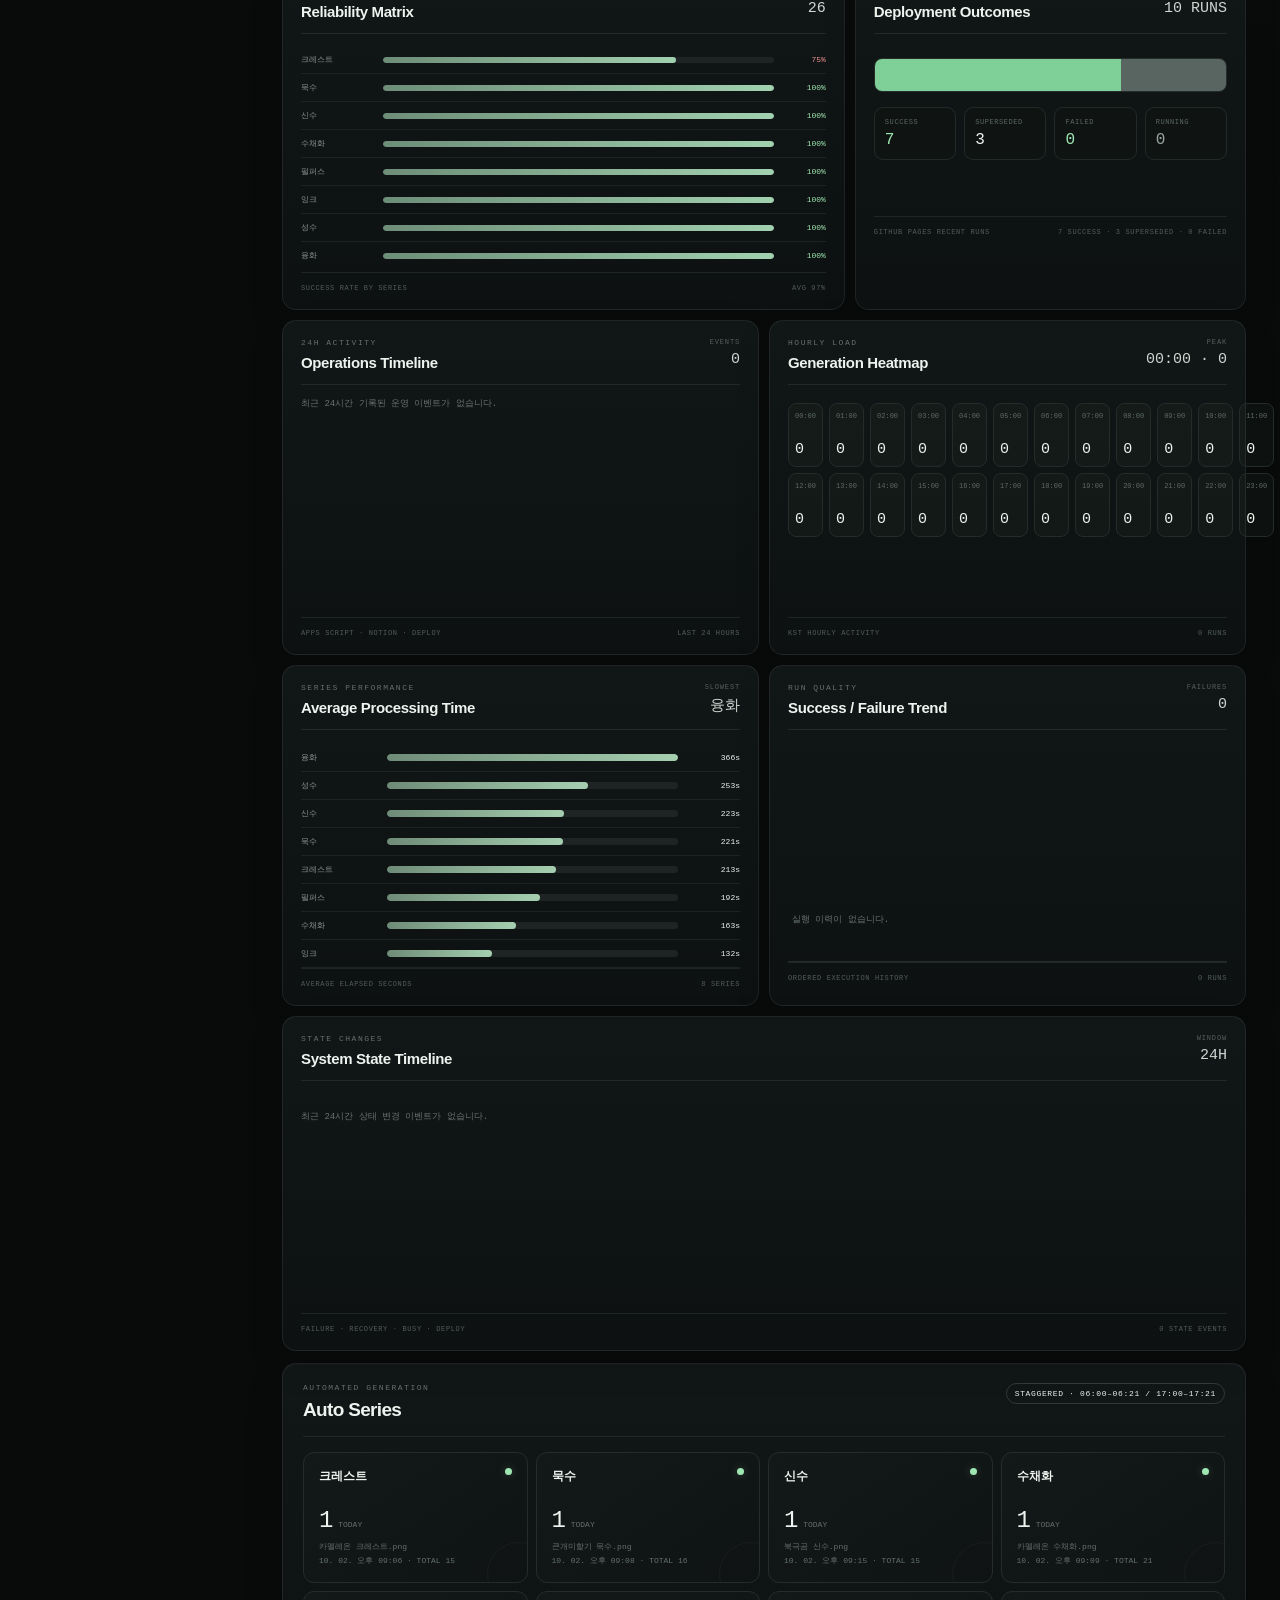
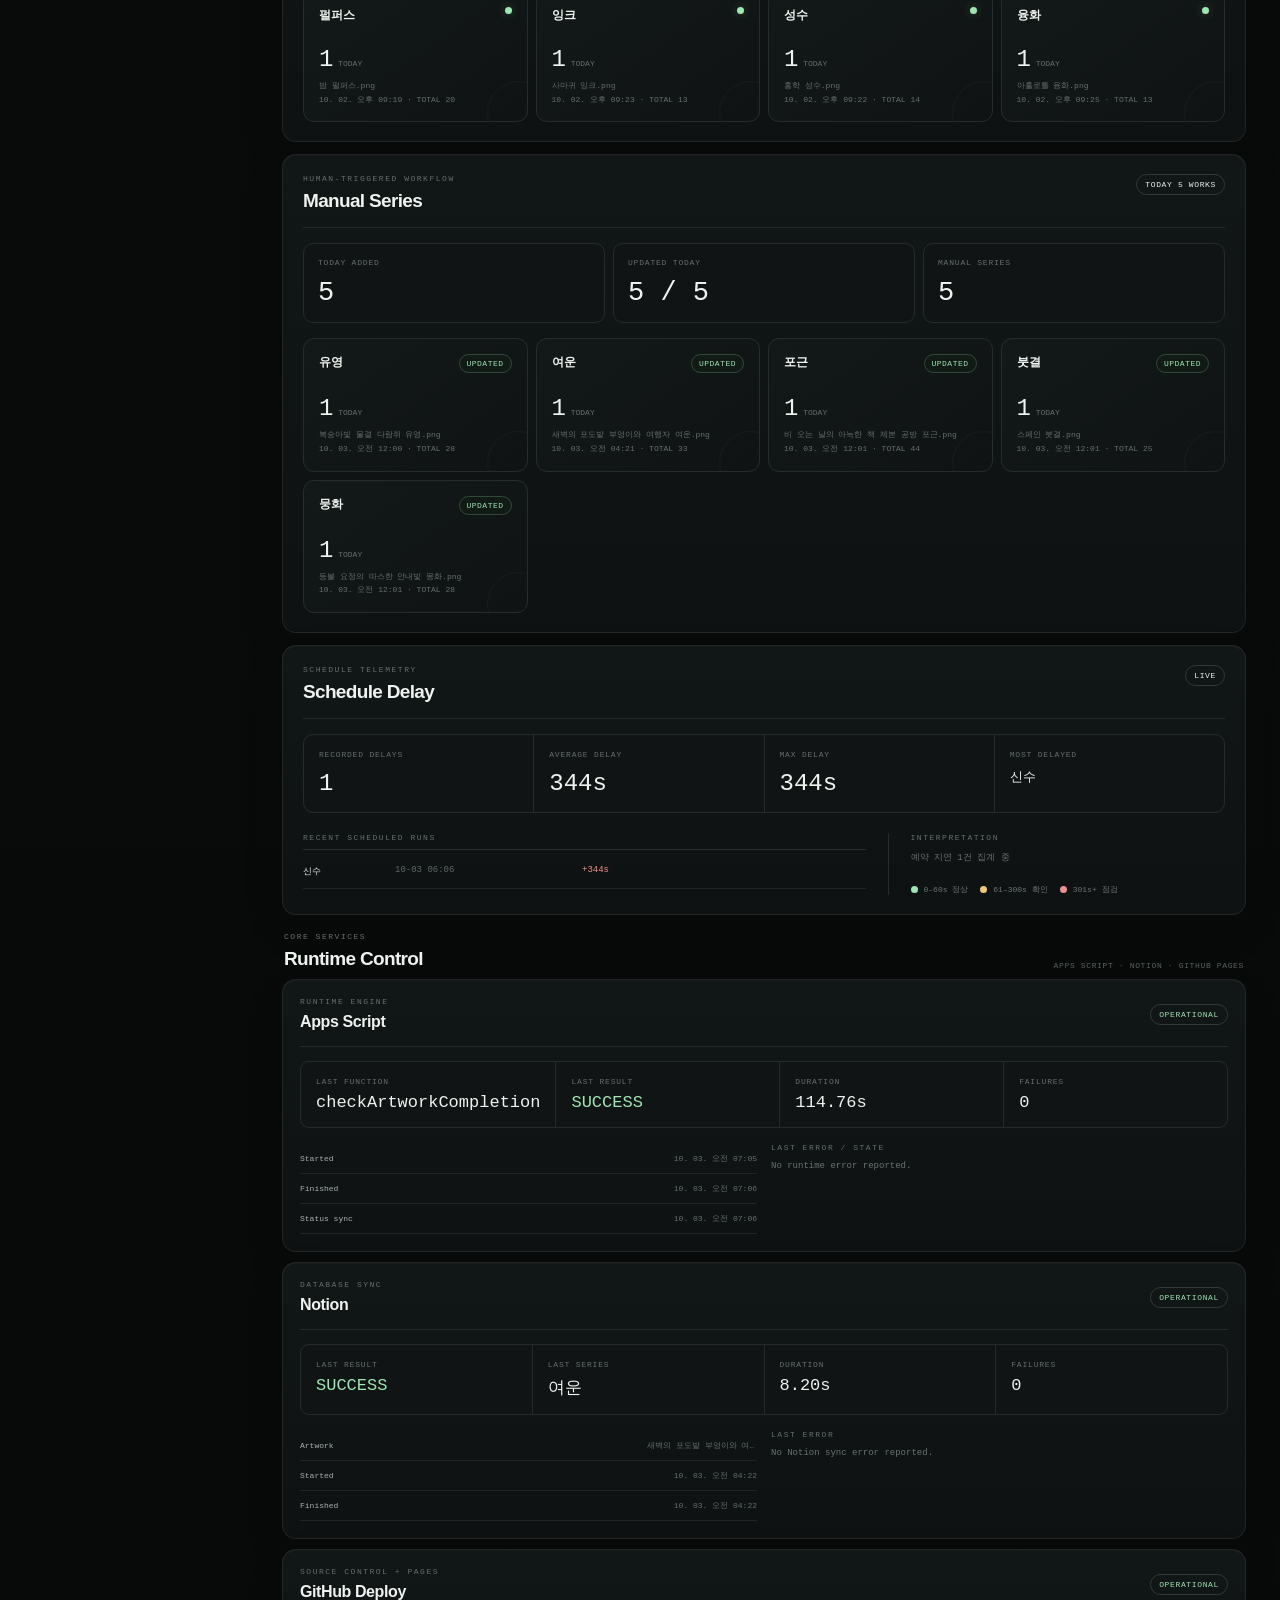
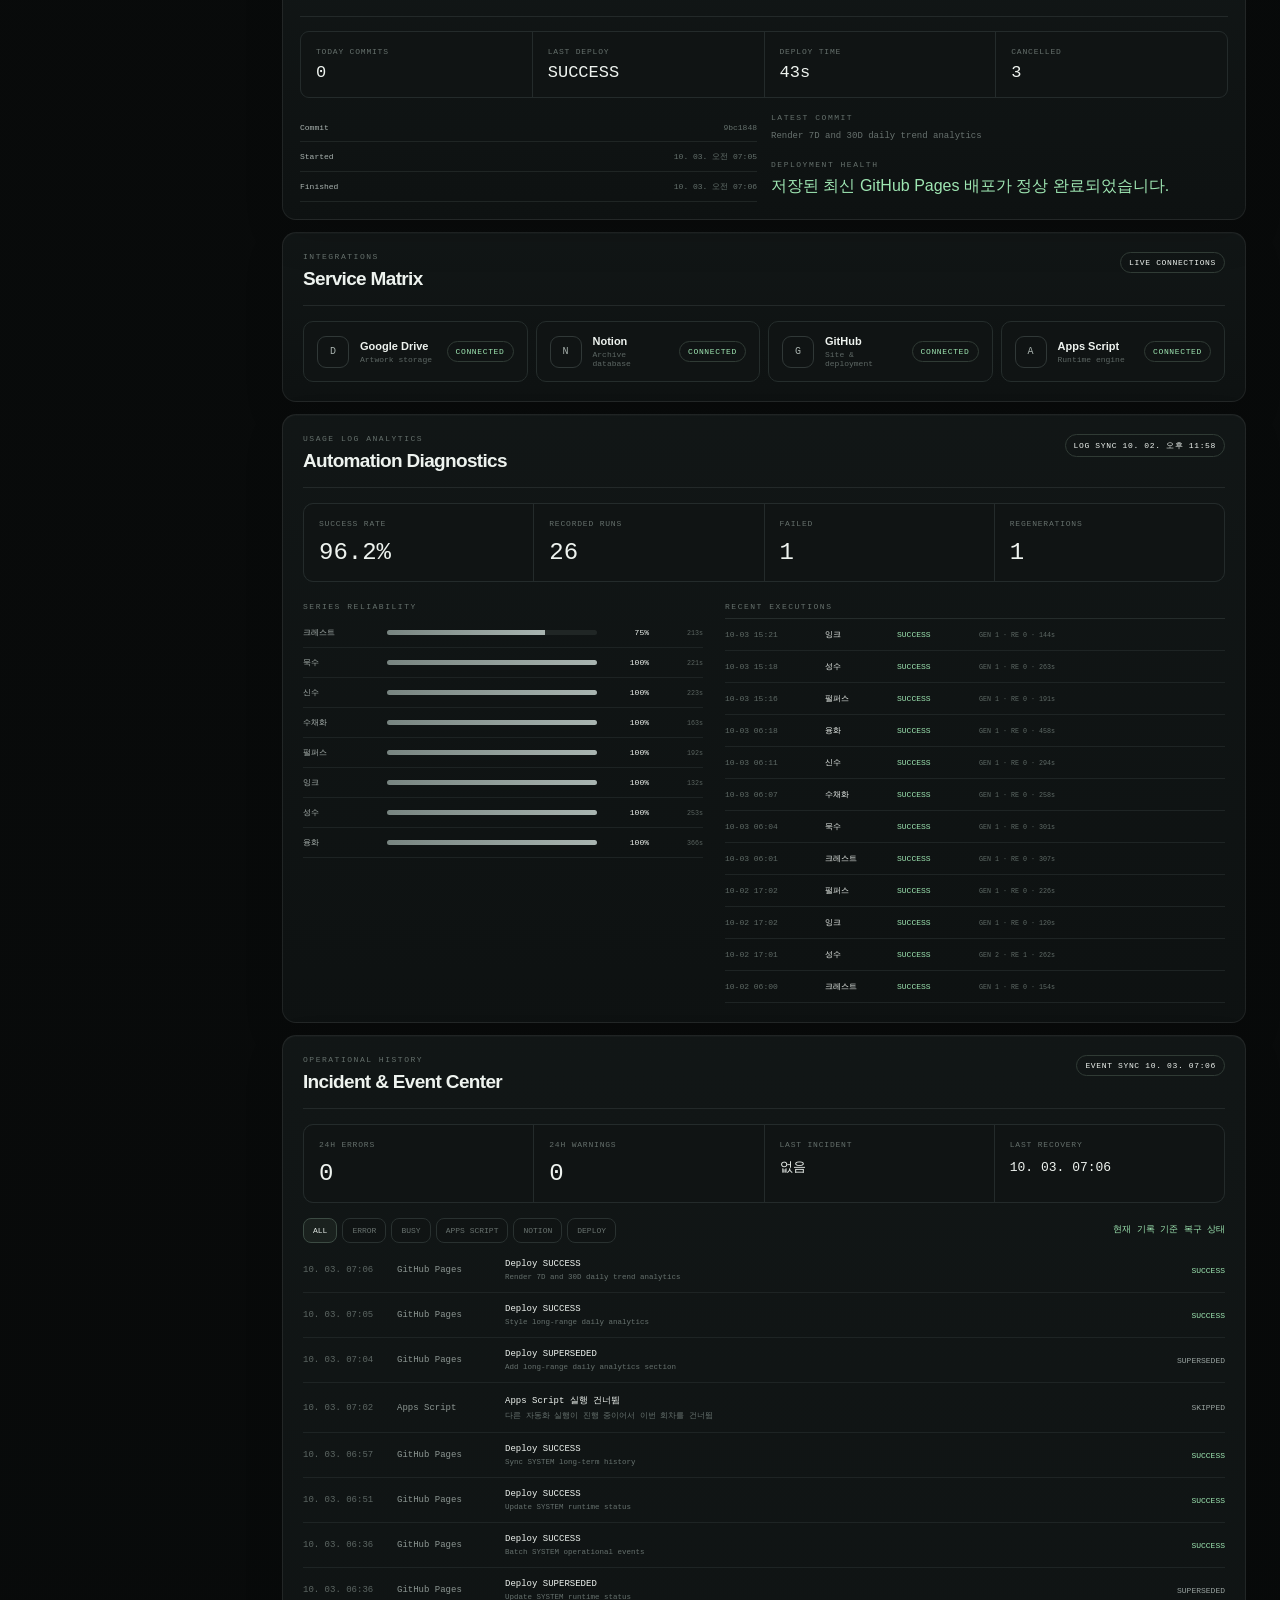
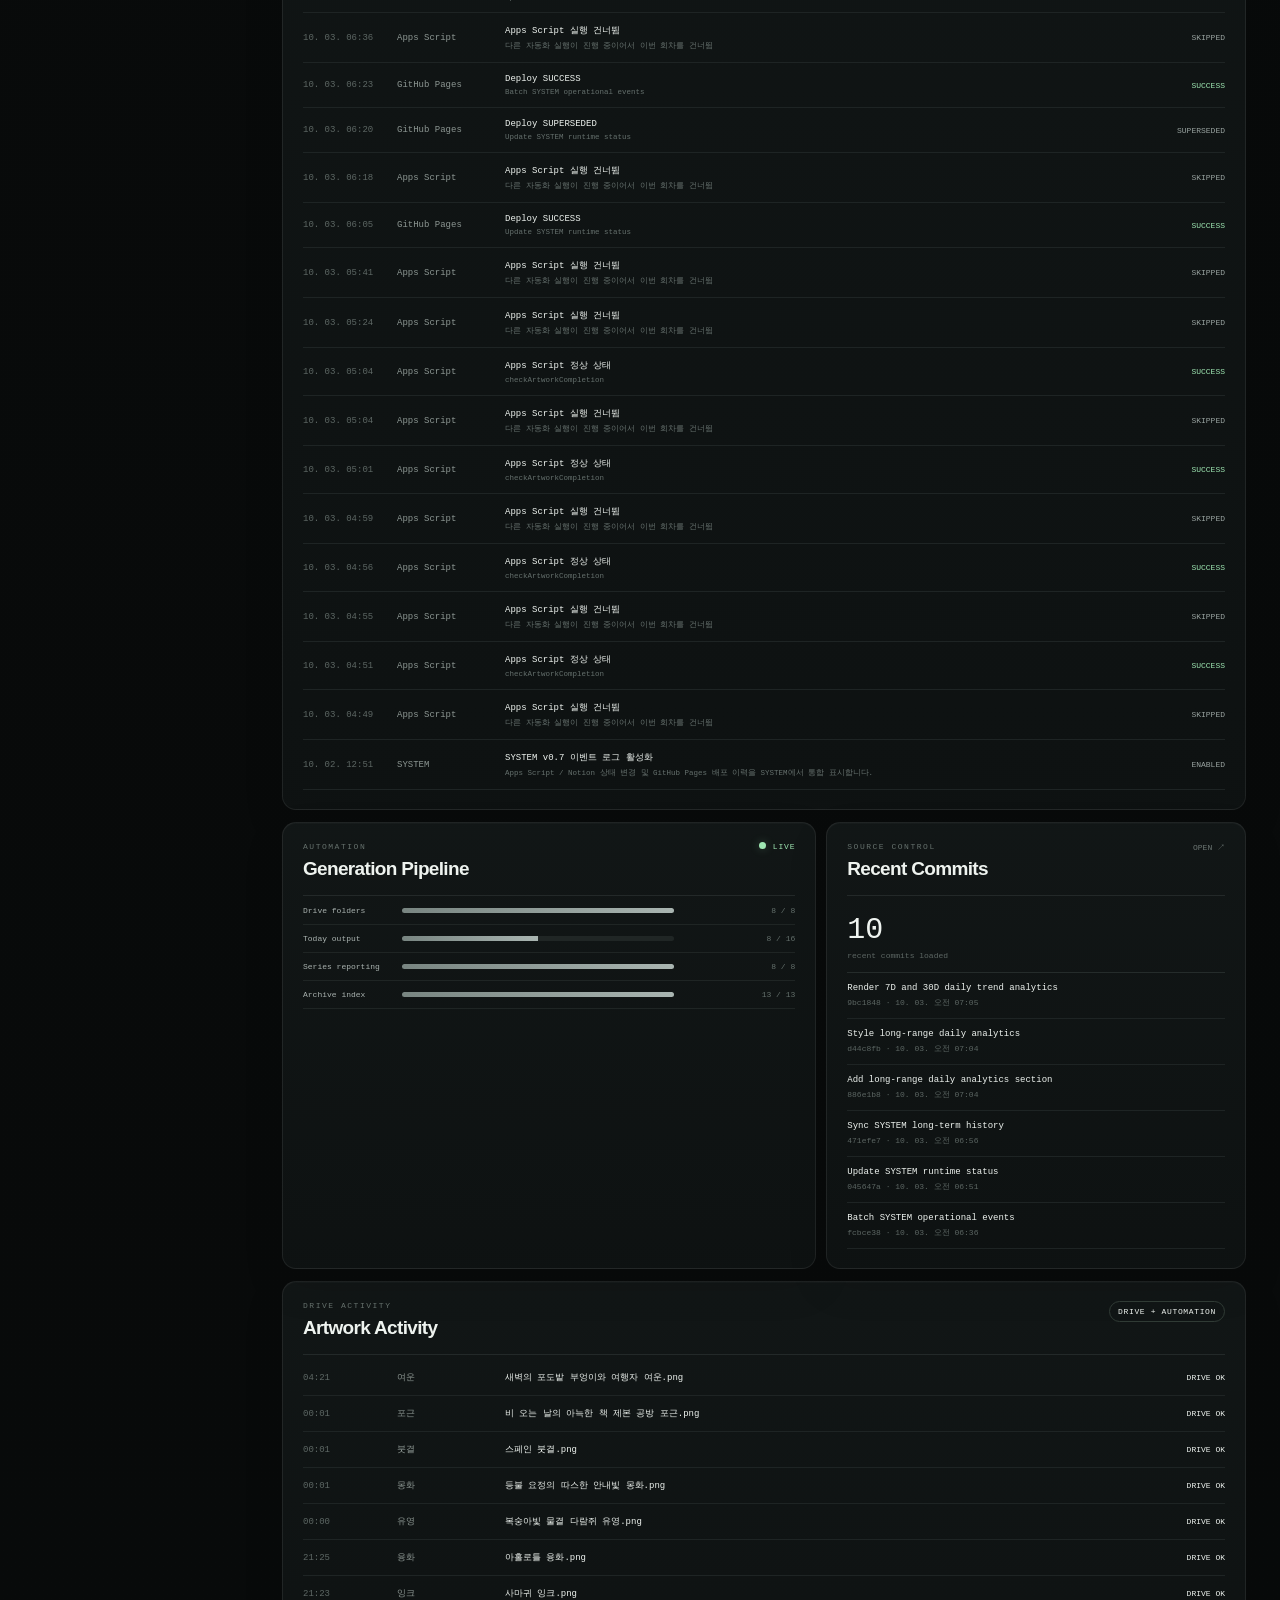
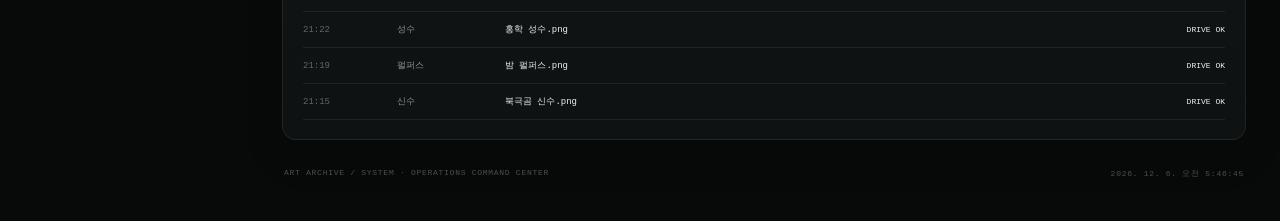
==== commit df4adfb0: "Add weighted health score breakdown" ====
--- a/system.html
+++ b/system.html
@@ -5,7 +5,7 @@
   <meta name="viewport" content="width=device-width,initial-scale=1">
   <meta name="theme-color" content="#090b0b">
   <title>ART ARCHIVE : SYSTEM</title>
-  <link rel="stylesheet" href="css/system.css?v=2.6">
+  <link rel="stylesheet" href="css/system.css?v=2.7">
 </head>
 <body>
 <div class="app-shell">
@@ -73,6 +73,12 @@
         <p id="healthCopy">상태 데이터를 불러오는 중입니다.</p>
         <div class="health-track"><i id="healthLine"></i></div>
         <div class="health-foot"><span>DRIVE</span><span>APPS SCRIPT</span><span>NOTION</span><span>DEPLOY</span></div>
+        <div class="health-breakdown">
+          <div><span>CORE</span><b id="healthCore">—</b></div>
+          <div><span>RELIABILITY</span><b id="healthReliability">—</b></div>
+          <div><span>PERFORMANCE</span><b id="healthPerformance">—</b></div>
+          <div><span>DELIVERY</span><b id="healthDelivery">—</b></div>
+        </div>
       </article>
       <article class="hero-metric panel"><span>TODAY OUTPUT</span><strong id="todayTotal">—</strong><small>ALL ARTWORKS TODAY</small></article>
       <article class="hero-metric panel"><span>TOTAL ARCHIVE</span><strong id="archiveTotal">—</strong><small>WORKS INDEXED</small></article>
@@ -367,7 +373,7 @@
     <footer><span>ART ARCHIVE / SYSTEM · OPERATIONS COMMAND CENTER</span><span id="footerTime"></span></footer>
   </main>
 </div>
-<script src="js/system.js?v=2.6"></script>
+<script src="js/system.js?v=2.7"></script>
 <script src="js/system-events.js?v=2.0"></script>
 </body>
 </html>
--- a/css/system.css
+++ b/css/system.css
@@ -510,3 +510,40 @@
   .metric-switch{justify-content:flex-start}
   .multi-series-chart{height:270px}
 }
+
+
+/* SYSTEM v2.6 · Automated anomaly detection */
+.anomaly-center{
+  margin:0 0 10px;padding:15px 16px;border:1px solid #2a322f;border-radius:13px;
+  background:linear-gradient(180deg,#121716,#0e1312)
+}
+.anomaly-head{display:flex;align-items:flex-start;justify-content:space-between;gap:18px;padding-bottom:12px;border-bottom:1px solid #232a28}
+.anomaly-head h3{margin:0;font-size:16px;letter-spacing:-.025em}
+.anomaly-head p:not(.eyebrow){margin:6px 0 0;color:#64706c;font-size:9px}
+.anomaly-status{display:flex;align-items:center;gap:8px;padding:7px 9px;border:1px solid #2d3633;border-radius:999px;background:#101514}
+.anomaly-status span{width:7px;height:7px;border-radius:50%;background:#75807c}
+.anomaly-status b{font:8px var(--mono);font-weight:400;color:#9ba5a1}
+.anomaly-status.good span{background:var(--ok);box-shadow:0 0 10px rgba(158,230,178,.28)}
+.anomaly-status.warn span{background:var(--warn);box-shadow:0 0 10px rgba(239,200,120,.24)}
+.anomaly-status.bad span{background:var(--bad);box-shadow:0 0 10px rgba(239,143,143,.25)}
+.anomaly-summary{display:grid;grid-template-columns:repeat(4,1fr);gap:1px;margin-top:12px;border:1px solid #242c2a;background:#242c2a;border-radius:9px;overflow:hidden}
+.anomaly-summary>div{padding:12px;background:#101514}
+.anomaly-summary span{display:block;color:#5c6762;font:7px var(--mono);letter-spacing:.09em}
+.anomaly-summary strong{display:block;margin-top:6px;font:20px var(--mono);font-weight:350}
+.anomaly-list{margin-top:12px}
+.anomaly-item{display:grid;grid-template-columns:92px 92px 1fr auto;gap:12px;align-items:center;padding:10px 0;border-bottom:1px solid #1f2624}
+.anomaly-item:last-child{border-bottom:0}
+.anomaly-level{display:inline-flex;align-items:center;justify-content:center;padding:5px 7px;border:1px solid #303836;border-radius:999px;font:7px var(--mono);letter-spacing:.07em}
+.anomaly-level.critical{color:var(--bad);border-color:#4a3030;background:#1a1010}
+.anomaly-level.warning{color:var(--warn);border-color:#4a402c;background:#17140e}
+.anomaly-level.watch{color:var(--info);border-color:#2d424d;background:#0f171b}
+.anomaly-item time{color:#65706c;font:8px var(--mono)}
+.anomaly-copy b{display:block;font-size:10px;font-weight:500}
+.anomaly-copy small{display:block;margin-top:4px;color:#69746f;font:8px var(--mono);line-height:1.5}
+.anomaly-value{font:9px var(--mono);white-space:nowrap}
+.anomaly-empty{padding:10px 0;color:#71807a;font:9px var(--mono)}
+@media(max-width:760px){
+  .anomaly-summary{grid-template-columns:1fr 1fr}
+  .anomaly-item{grid-template-columns:80px 1fr auto}
+  .anomaly-item time{display:none}
+}
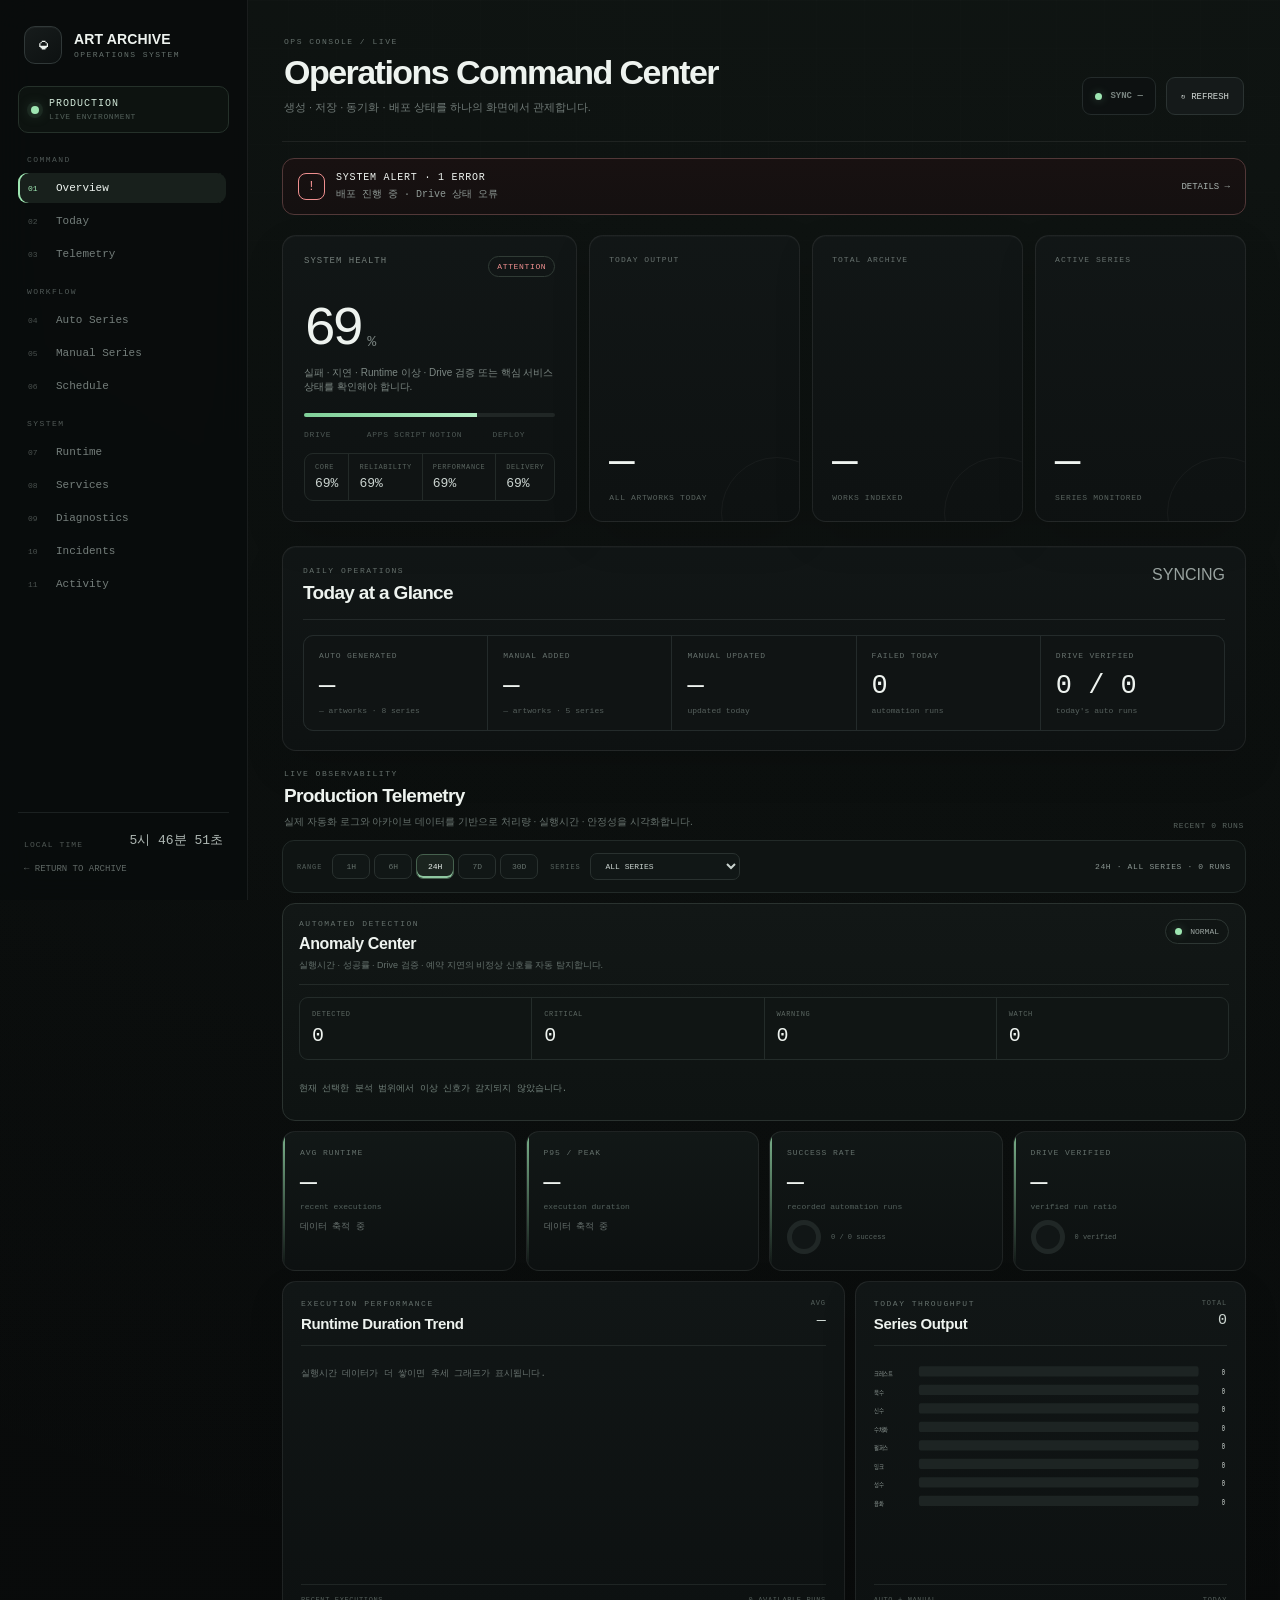
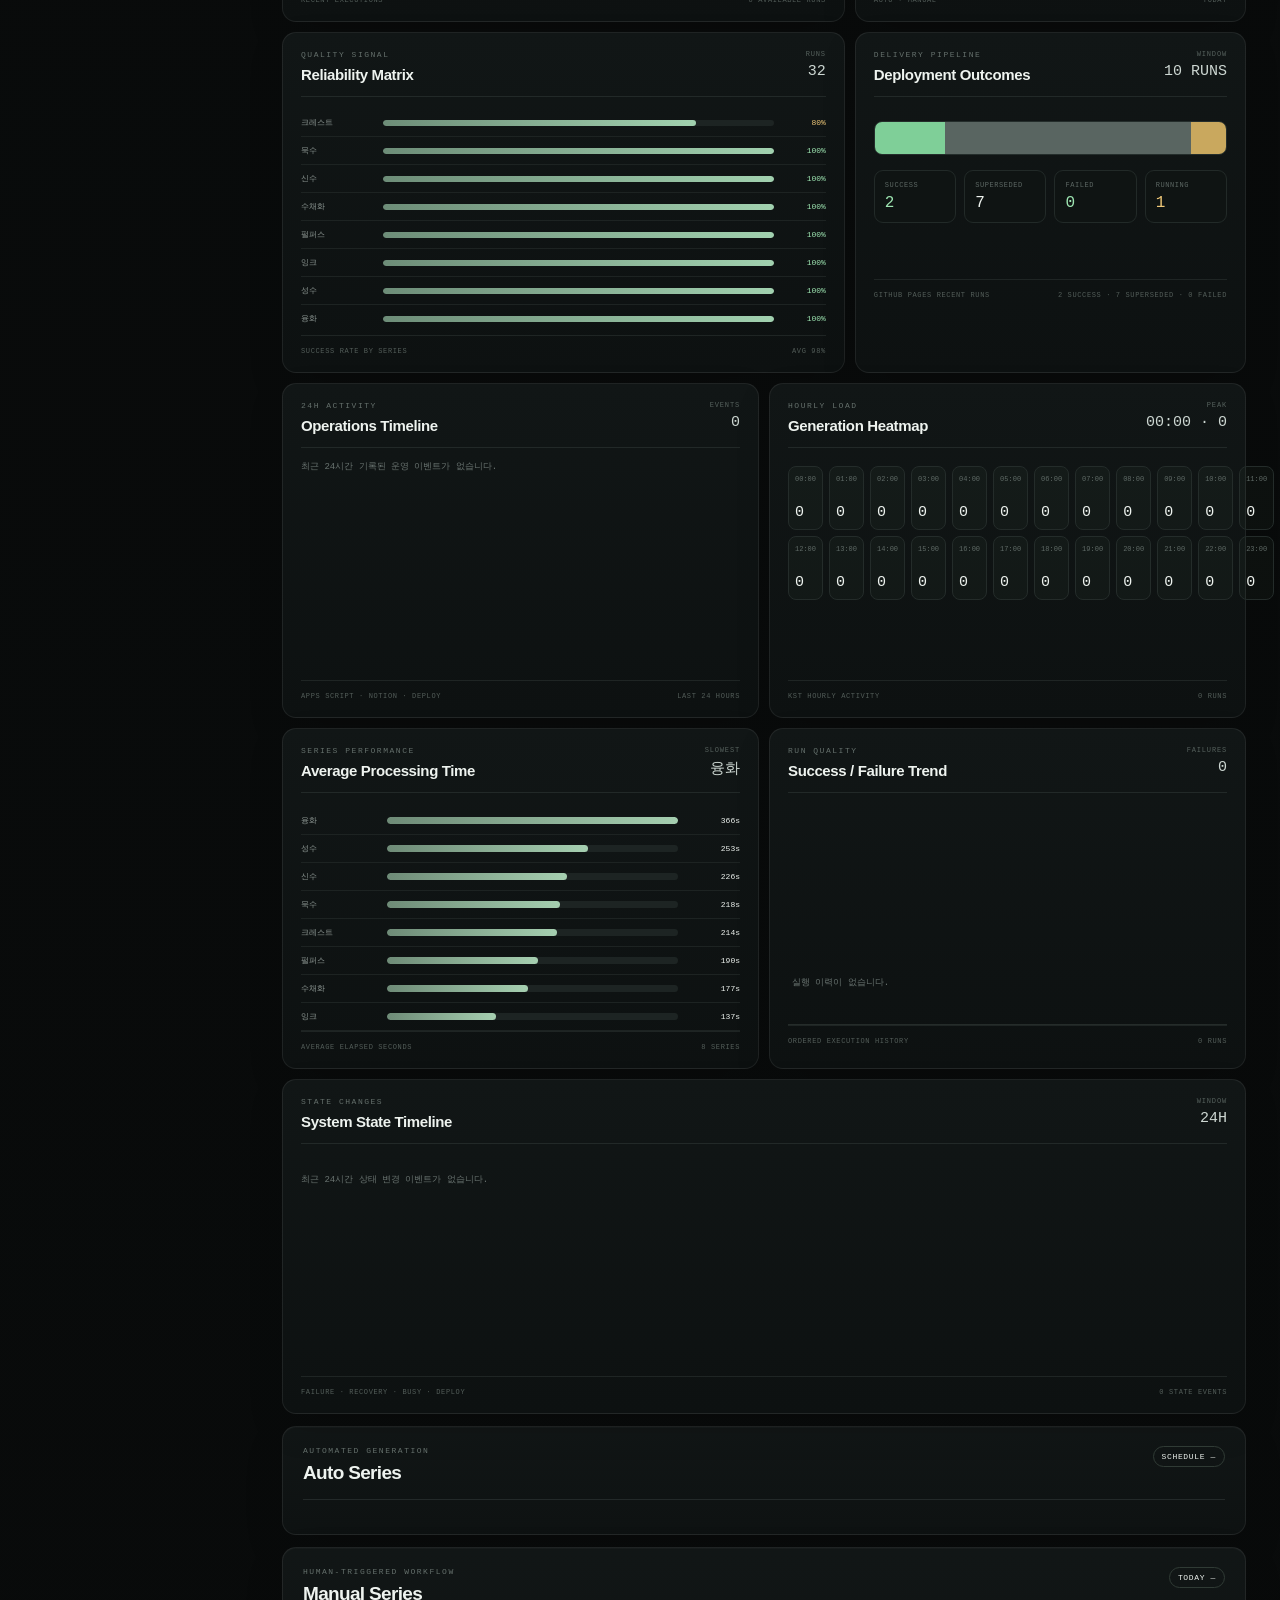
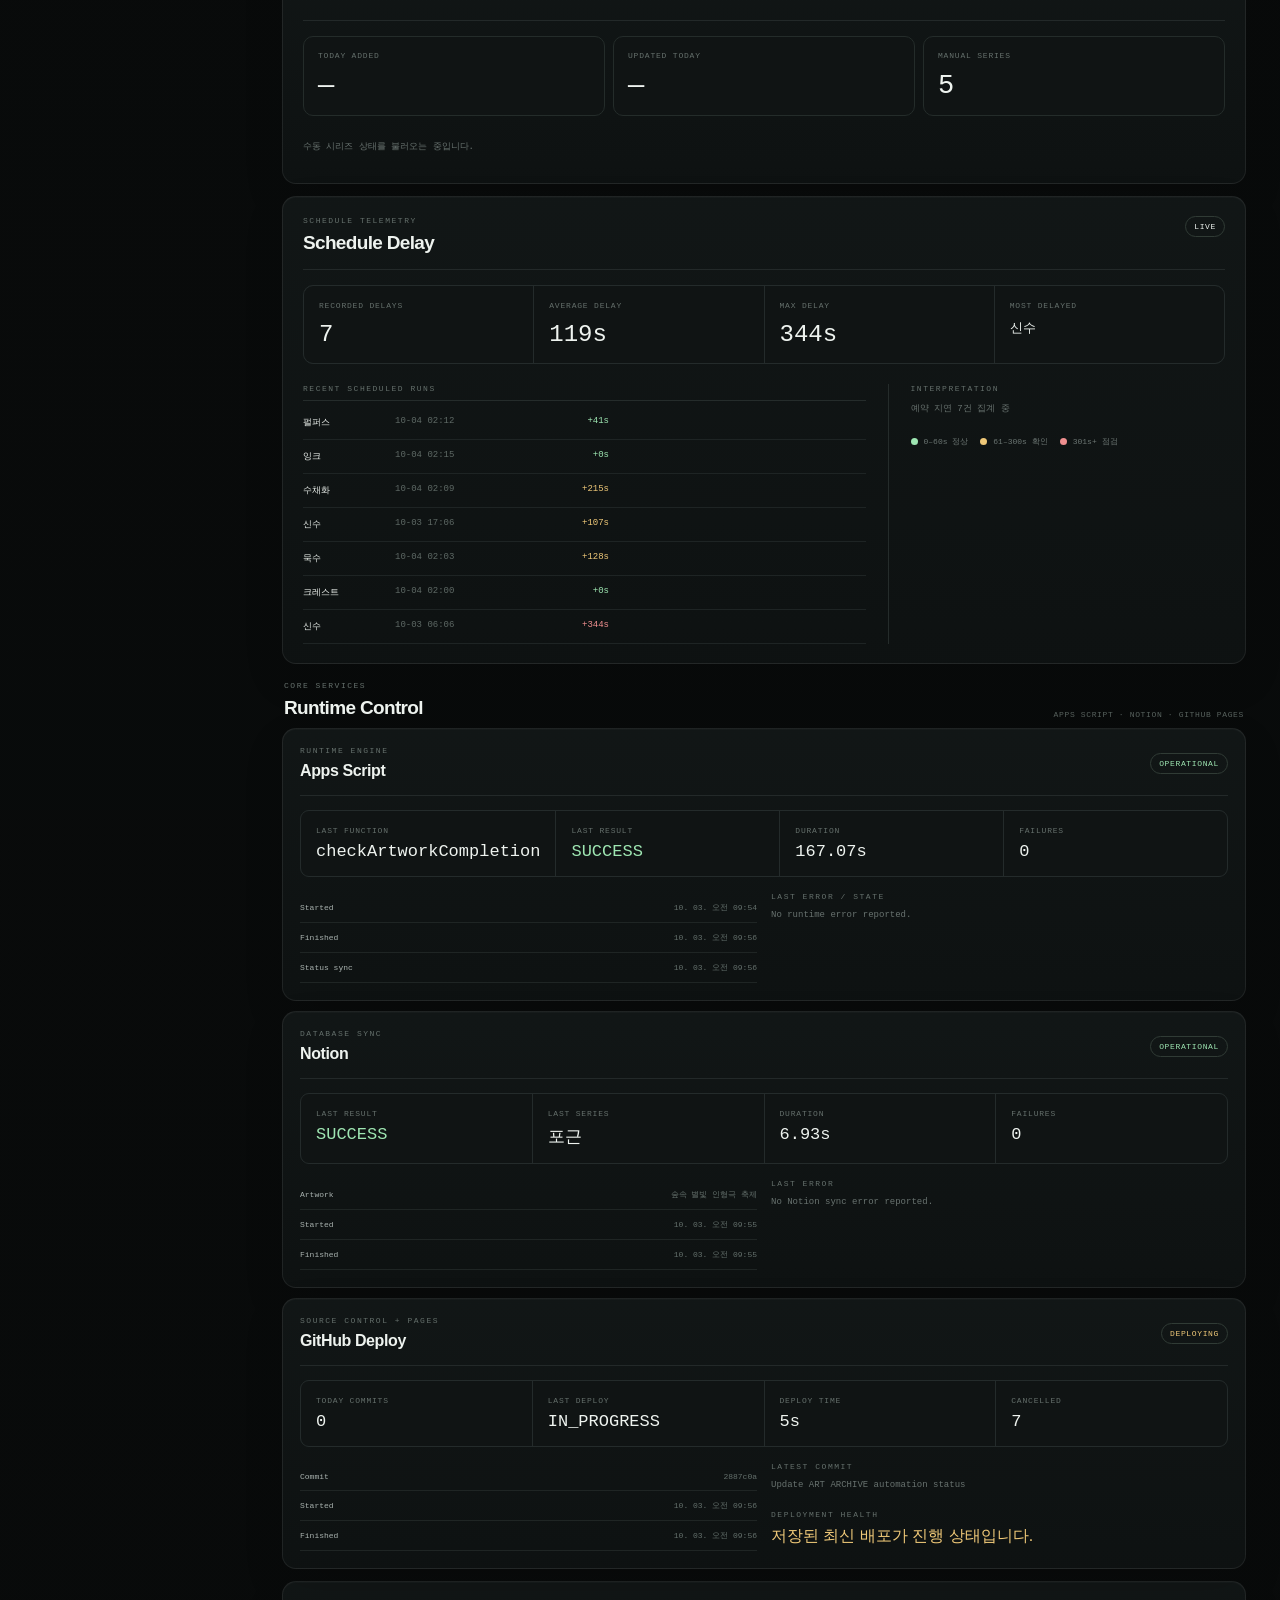
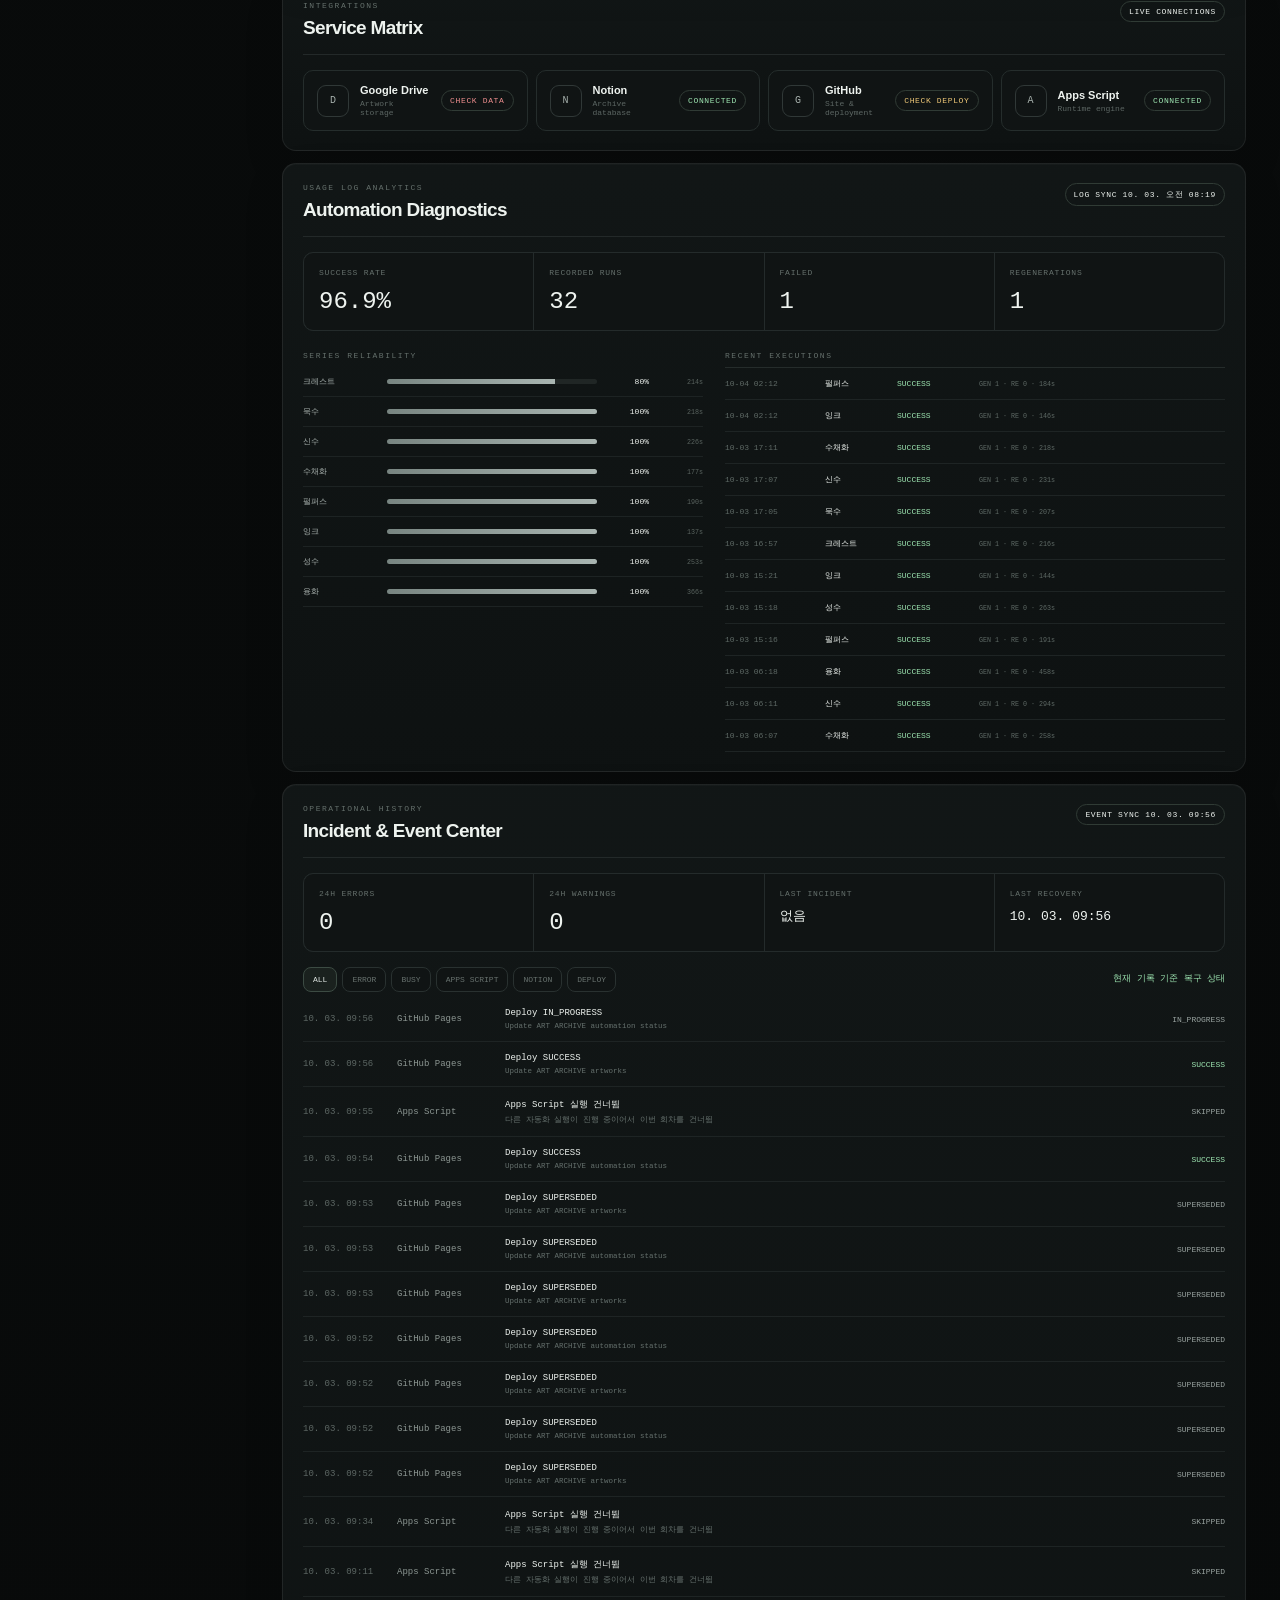
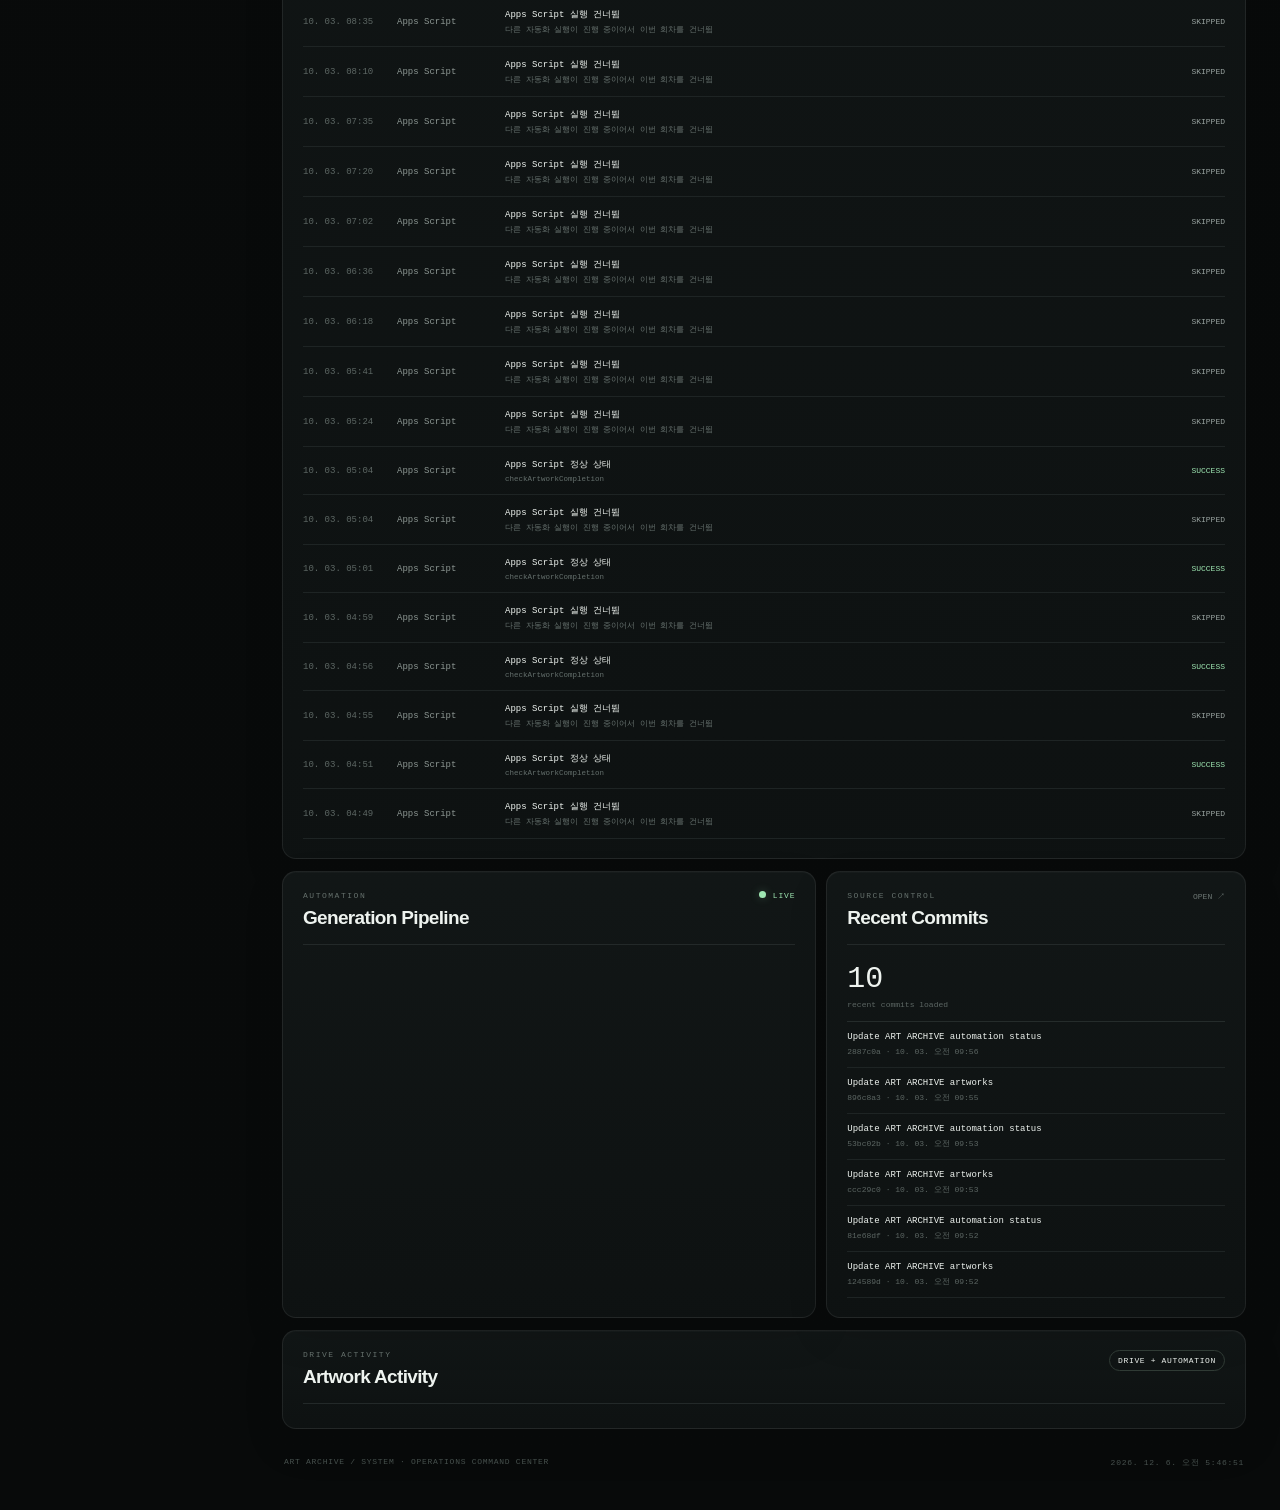
==== commit 064ae042: "Refresh SYSTEM history loader cache" ====
--- a/system.html
+++ b/system.html
@@ -5,7 +5,7 @@
   <meta name="viewport" content="width=device-width,initial-scale=1">
   <meta name="theme-color" content="#090b0b">
   <title>ART ARCHIVE : SYSTEM</title>
-  <link rel="stylesheet" href="css/system.css?v=2.7">
+  <link rel="stylesheet" href="css/system.css?v=2.8">
 </head>
 <body>
 <div class="app-shell">
@@ -373,7 +373,7 @@
     <footer><span>ART ARCHIVE / SYSTEM · OPERATIONS COMMAND CENTER</span><span id="footerTime"></span></footer>
   </main>
 </div>
-<script src="js/system.js?v=2.7"></script>
+<script src="js/system.js?v=2.8"></script>
 <script src="js/system-events.js?v=2.0"></script>
 </body>
 </html>
--- a/css/system.css
+++ b/css/system.css
@@ -547,3 +547,15 @@
   .anomaly-item{grid-template-columns:80px 1fr auto}
   .anomaly-item time{display:none}
 }
+
+
+/* SYSTEM v2.7 · Weighted operational health score */
+.health-card{min-height:250px}
+.health-breakdown{
+  display:grid;grid-template-columns:repeat(4,1fr);gap:1px;margin-top:14px;
+  border:1px solid #232a28;background:#232a28;border-radius:9px;overflow:hidden
+}
+.health-breakdown>div{padding:9px 10px;background:#101414}
+.health-breakdown span{display:block;color:#59645f;font:7px var(--mono);letter-spacing:.08em}
+.health-breakdown b{display:block;margin-top:5px;font:13px var(--mono);font-weight:400;color:#cbd4d0}
+@media(max-width:760px){.health-breakdown{grid-template-columns:1fr 1fr}}
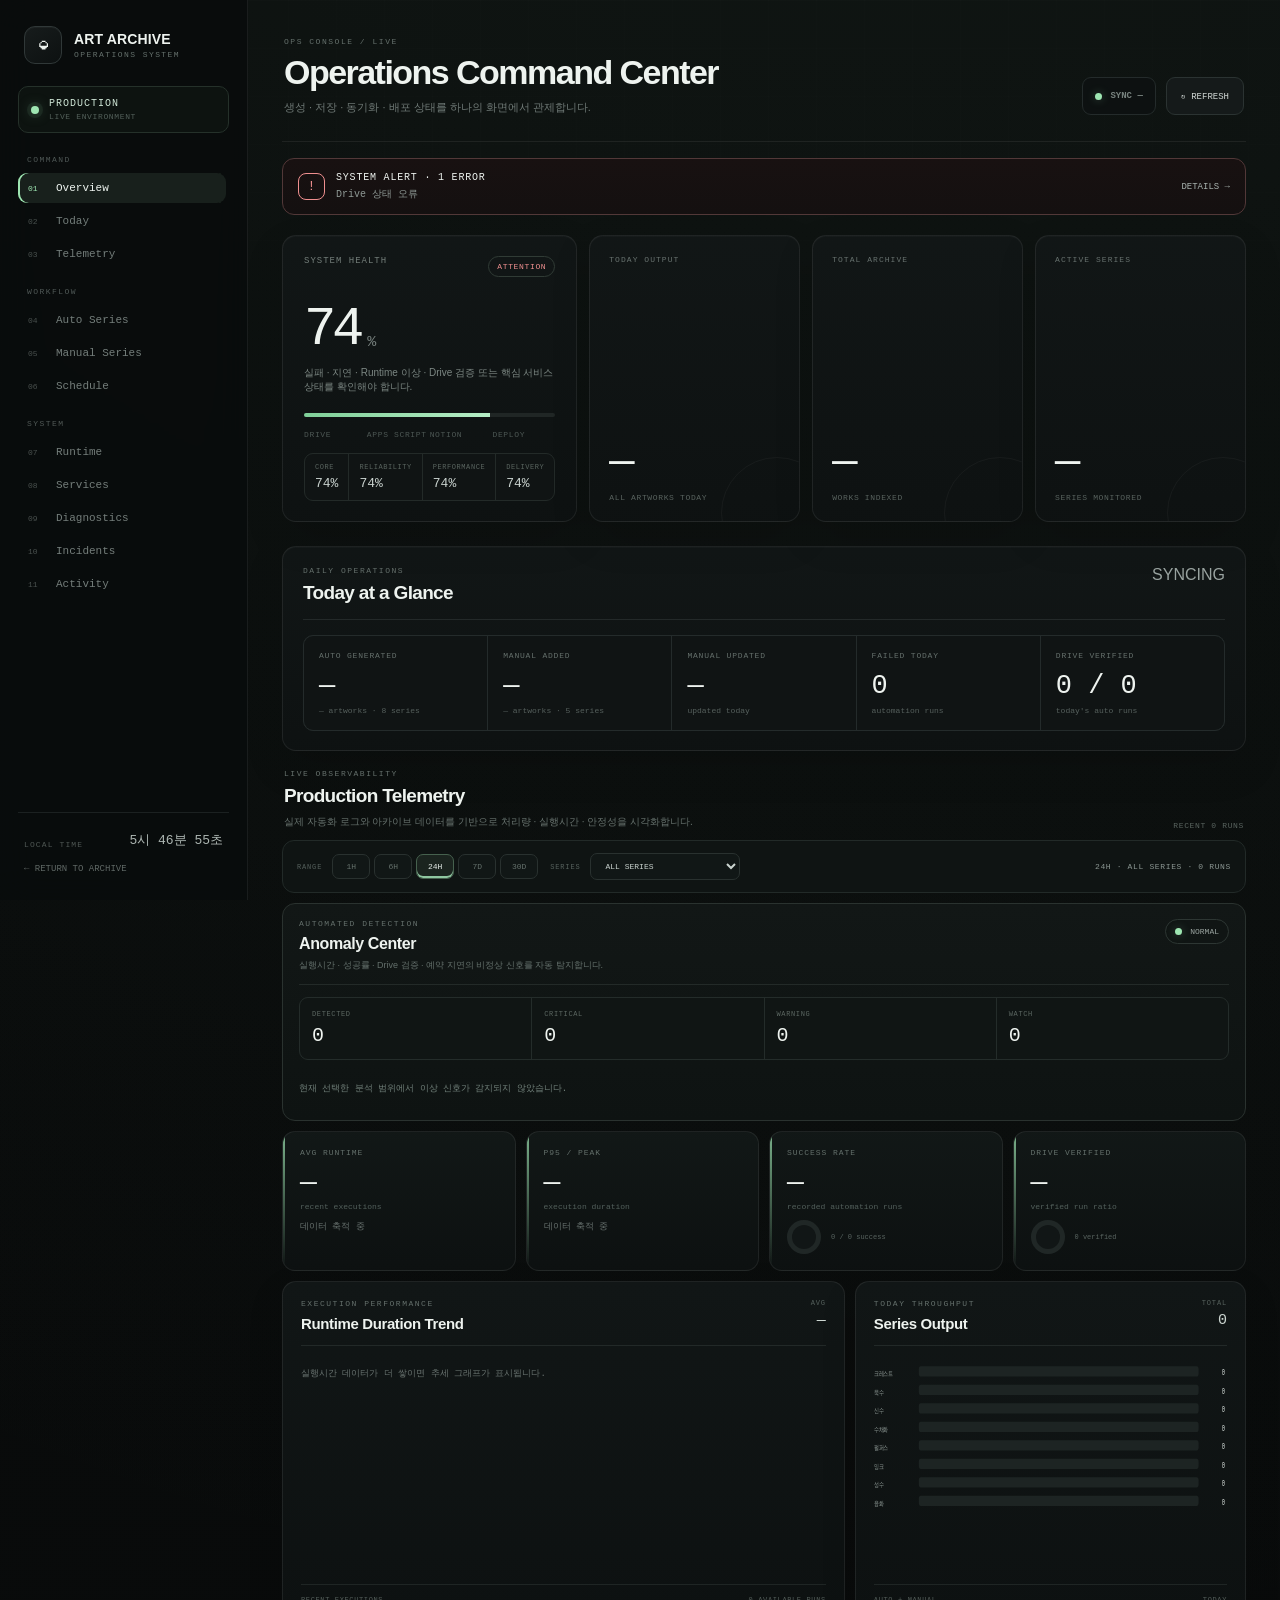
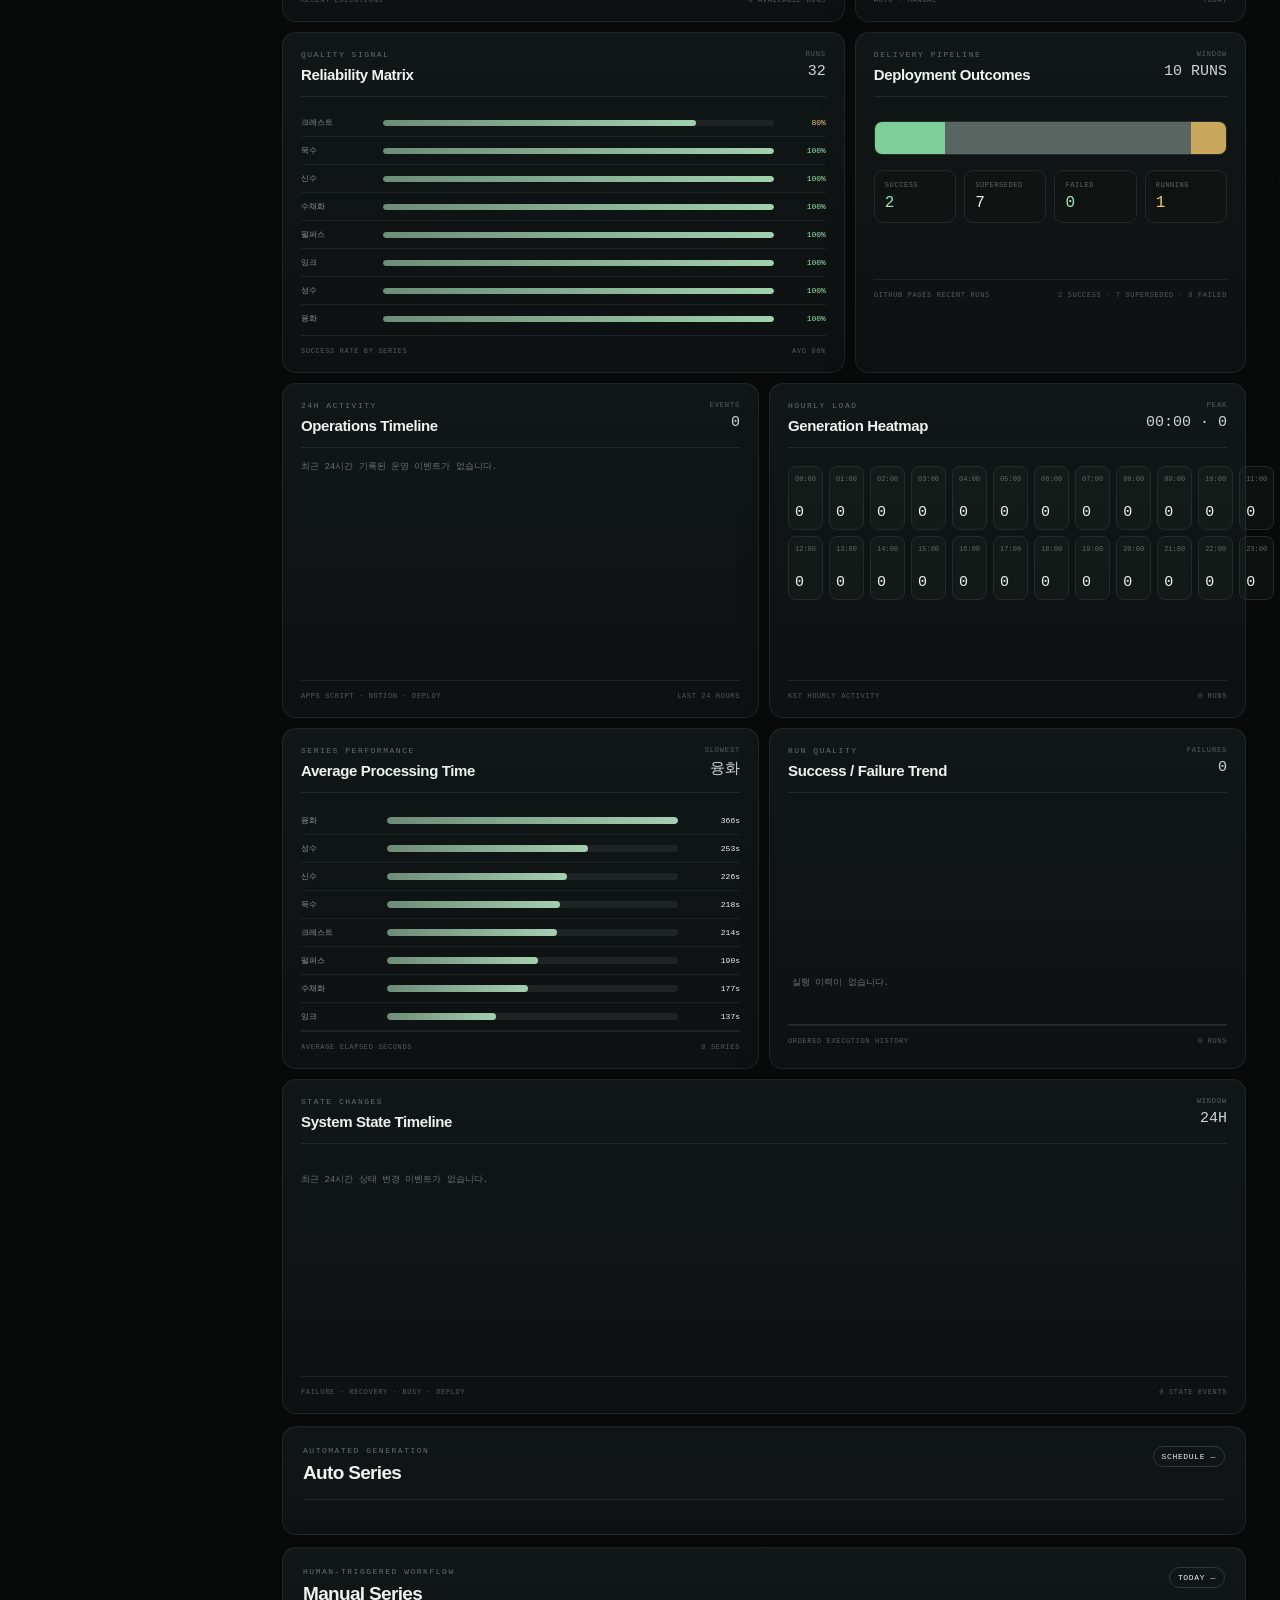
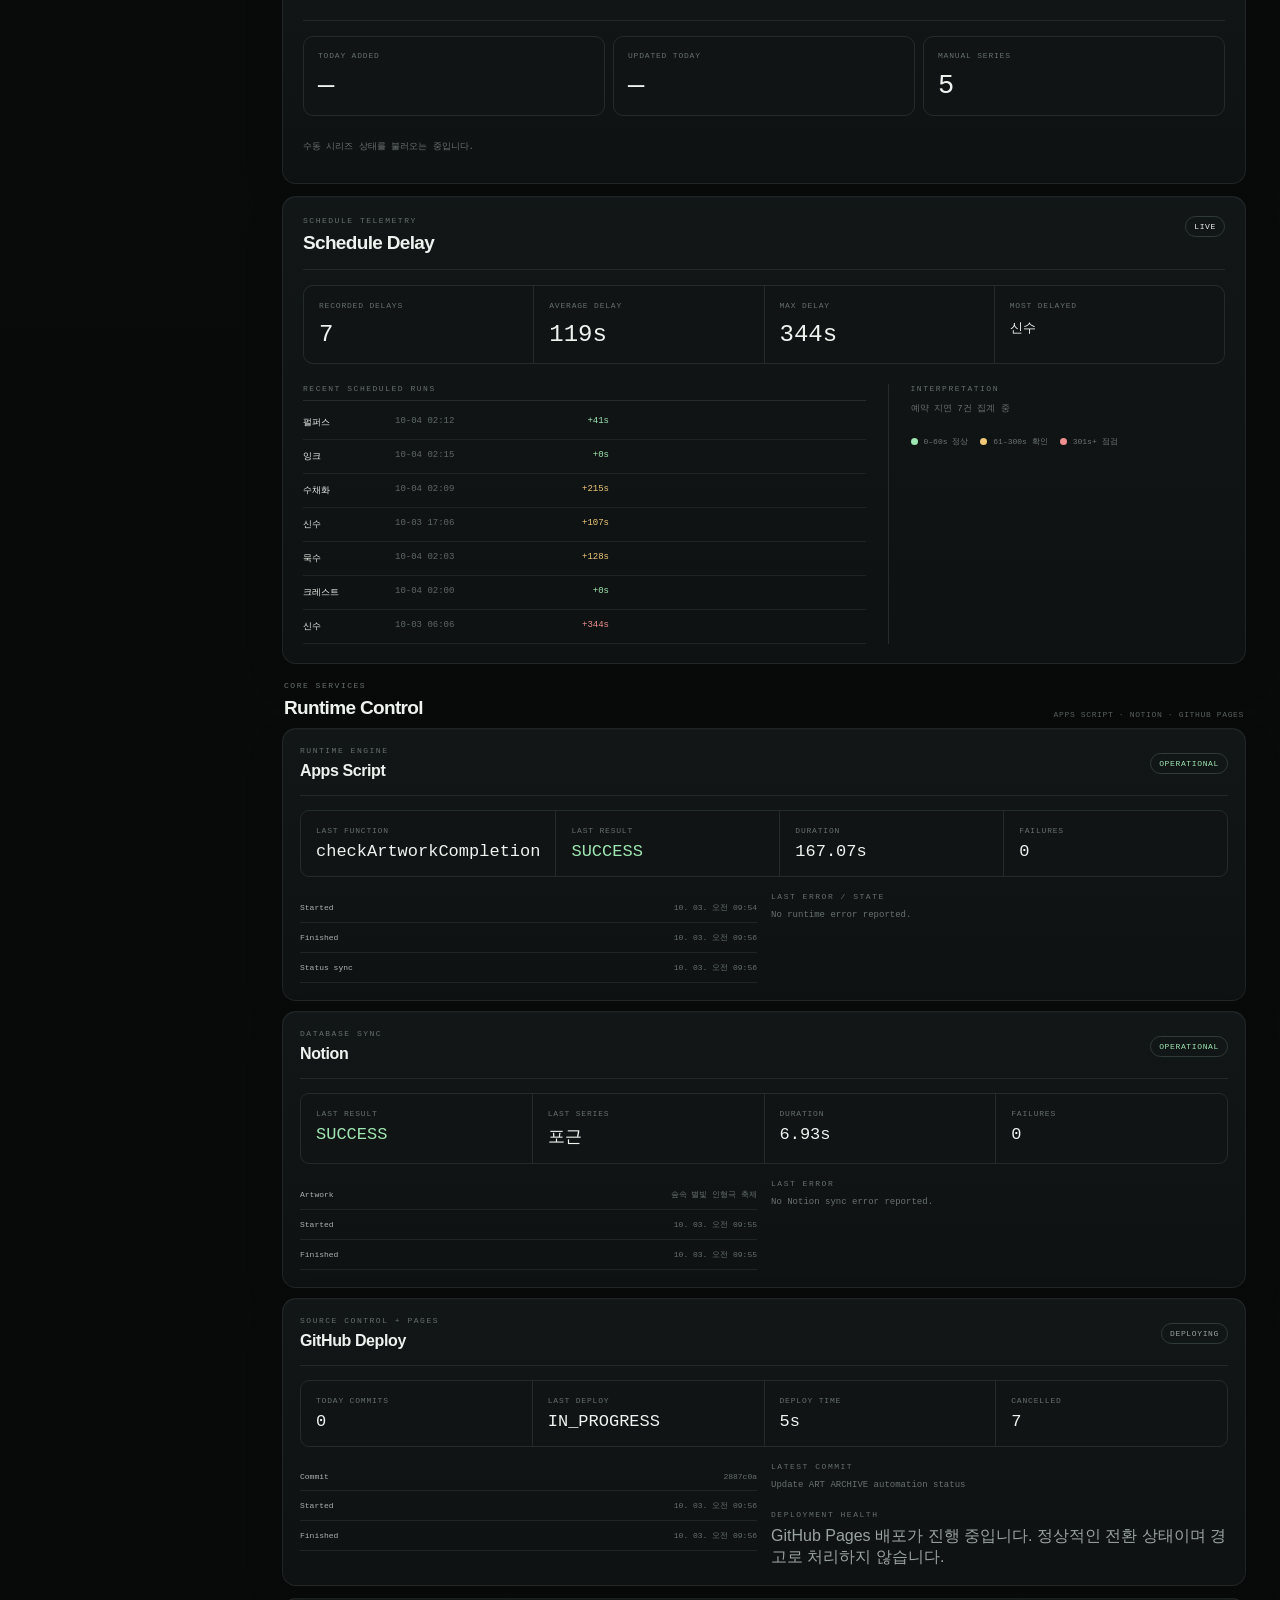
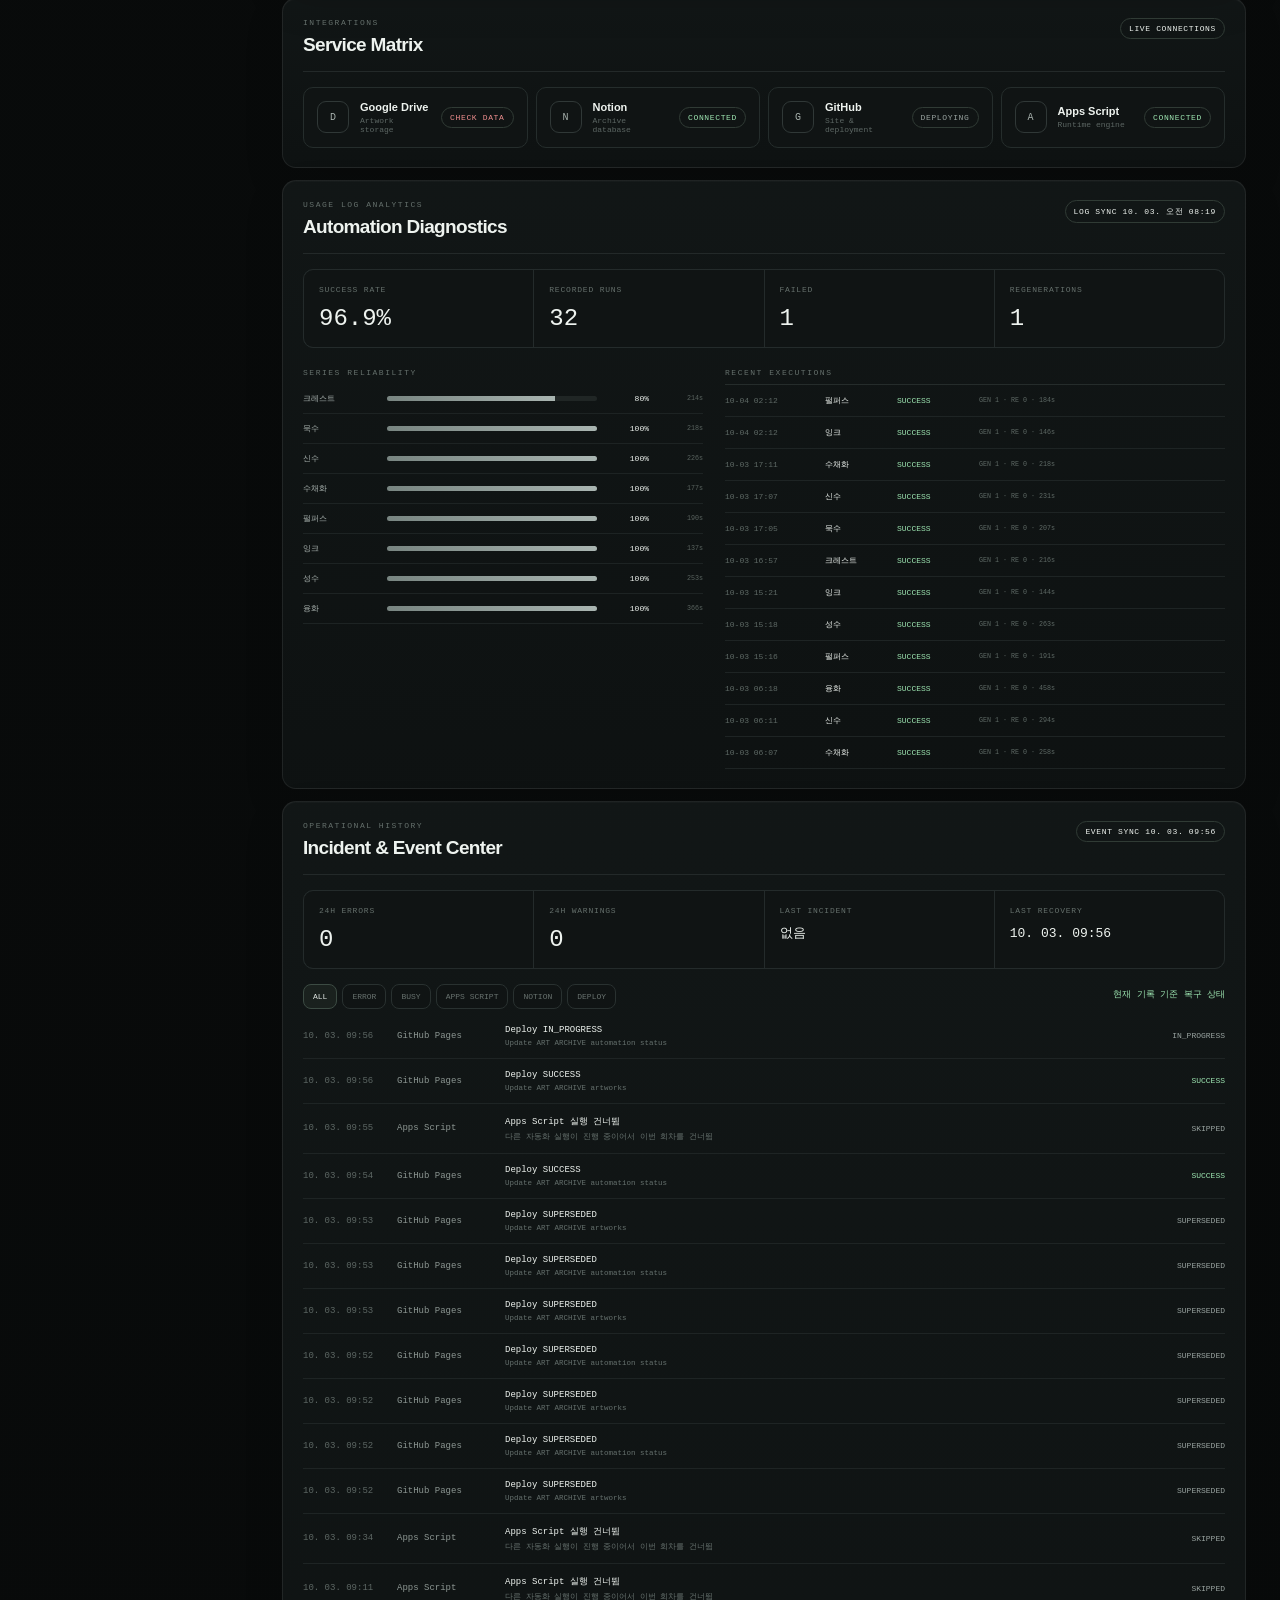
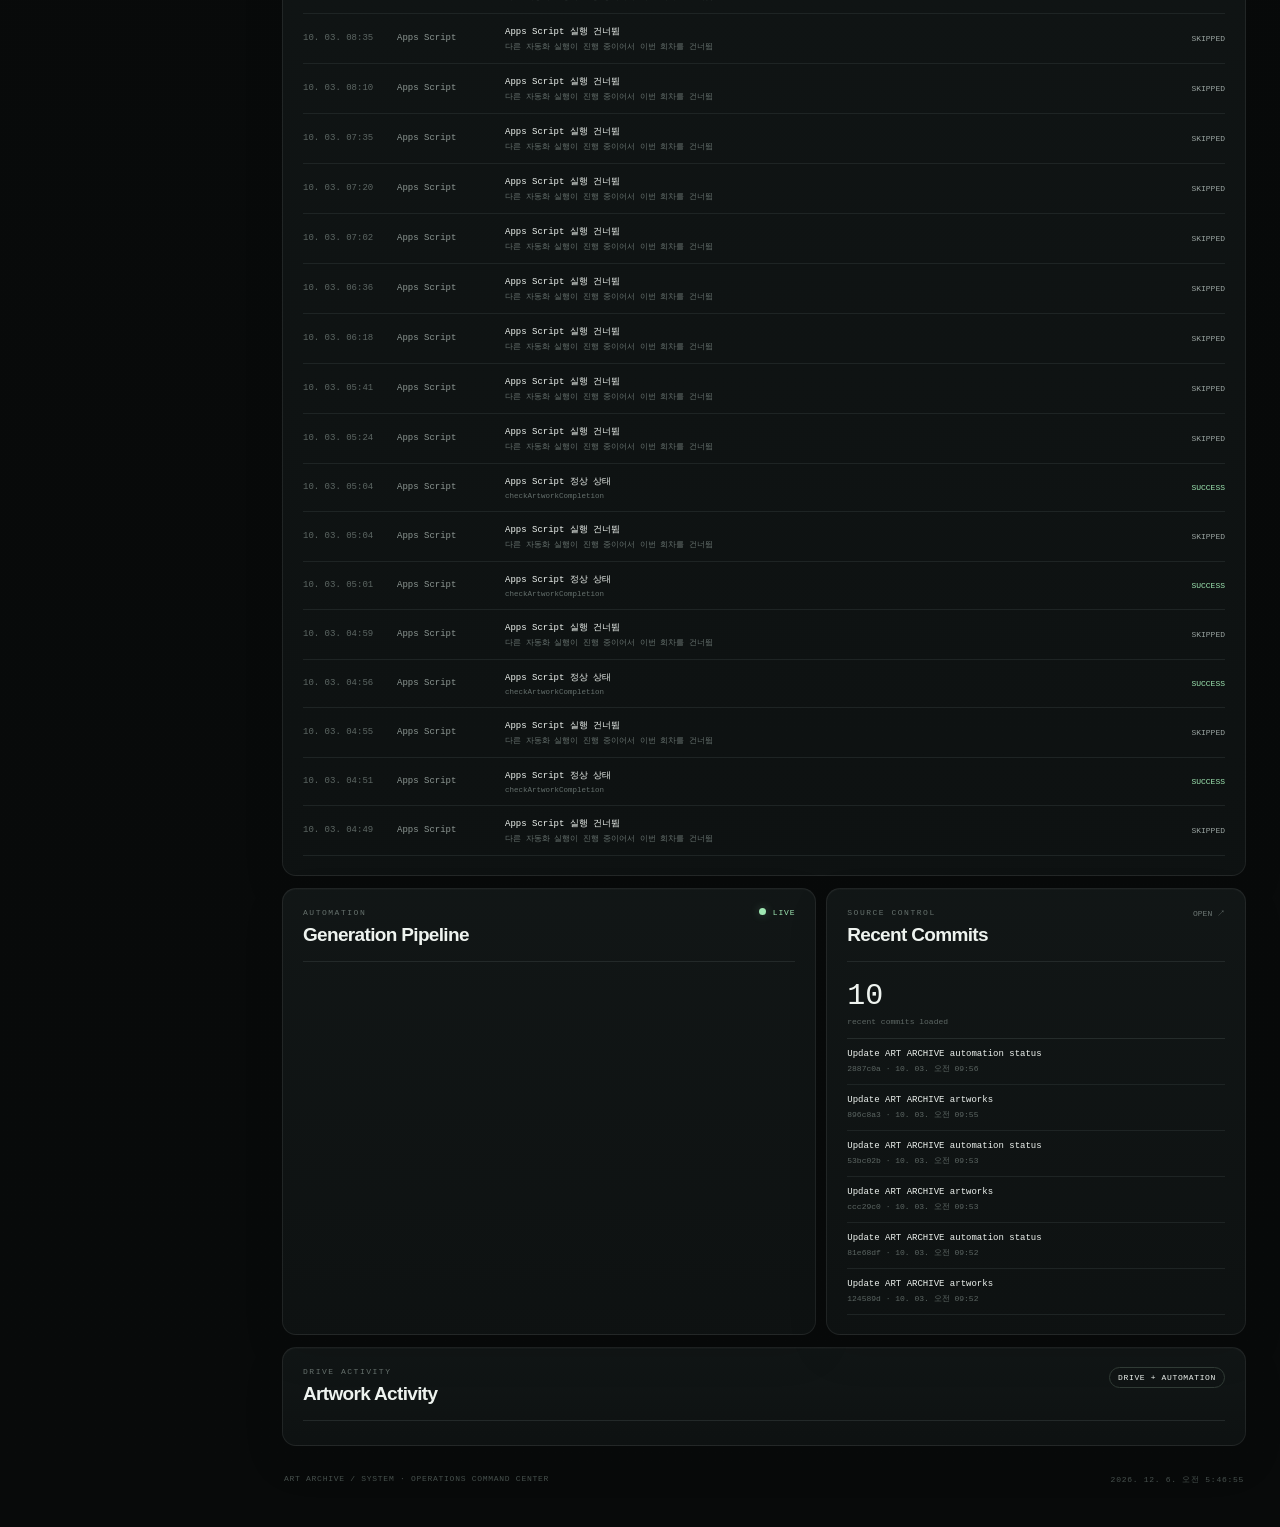
==== commit 5411e20f: "Refresh deploy alert semantics" ====
--- a/system.html
+++ b/system.html
@@ -373,7 +373,7 @@
     <footer><span>ART ARCHIVE / SYSTEM · OPERATIONS COMMAND CENTER</span><span id="footerTime"></span></footer>
   </main>
 </div>
-<script src="js/system.js?v=2.8"></script>
+<script src="js/system.js?v=2.9"></script>
 <script src="js/system-events.js?v=2.0"></script>
 </body>
 </html>
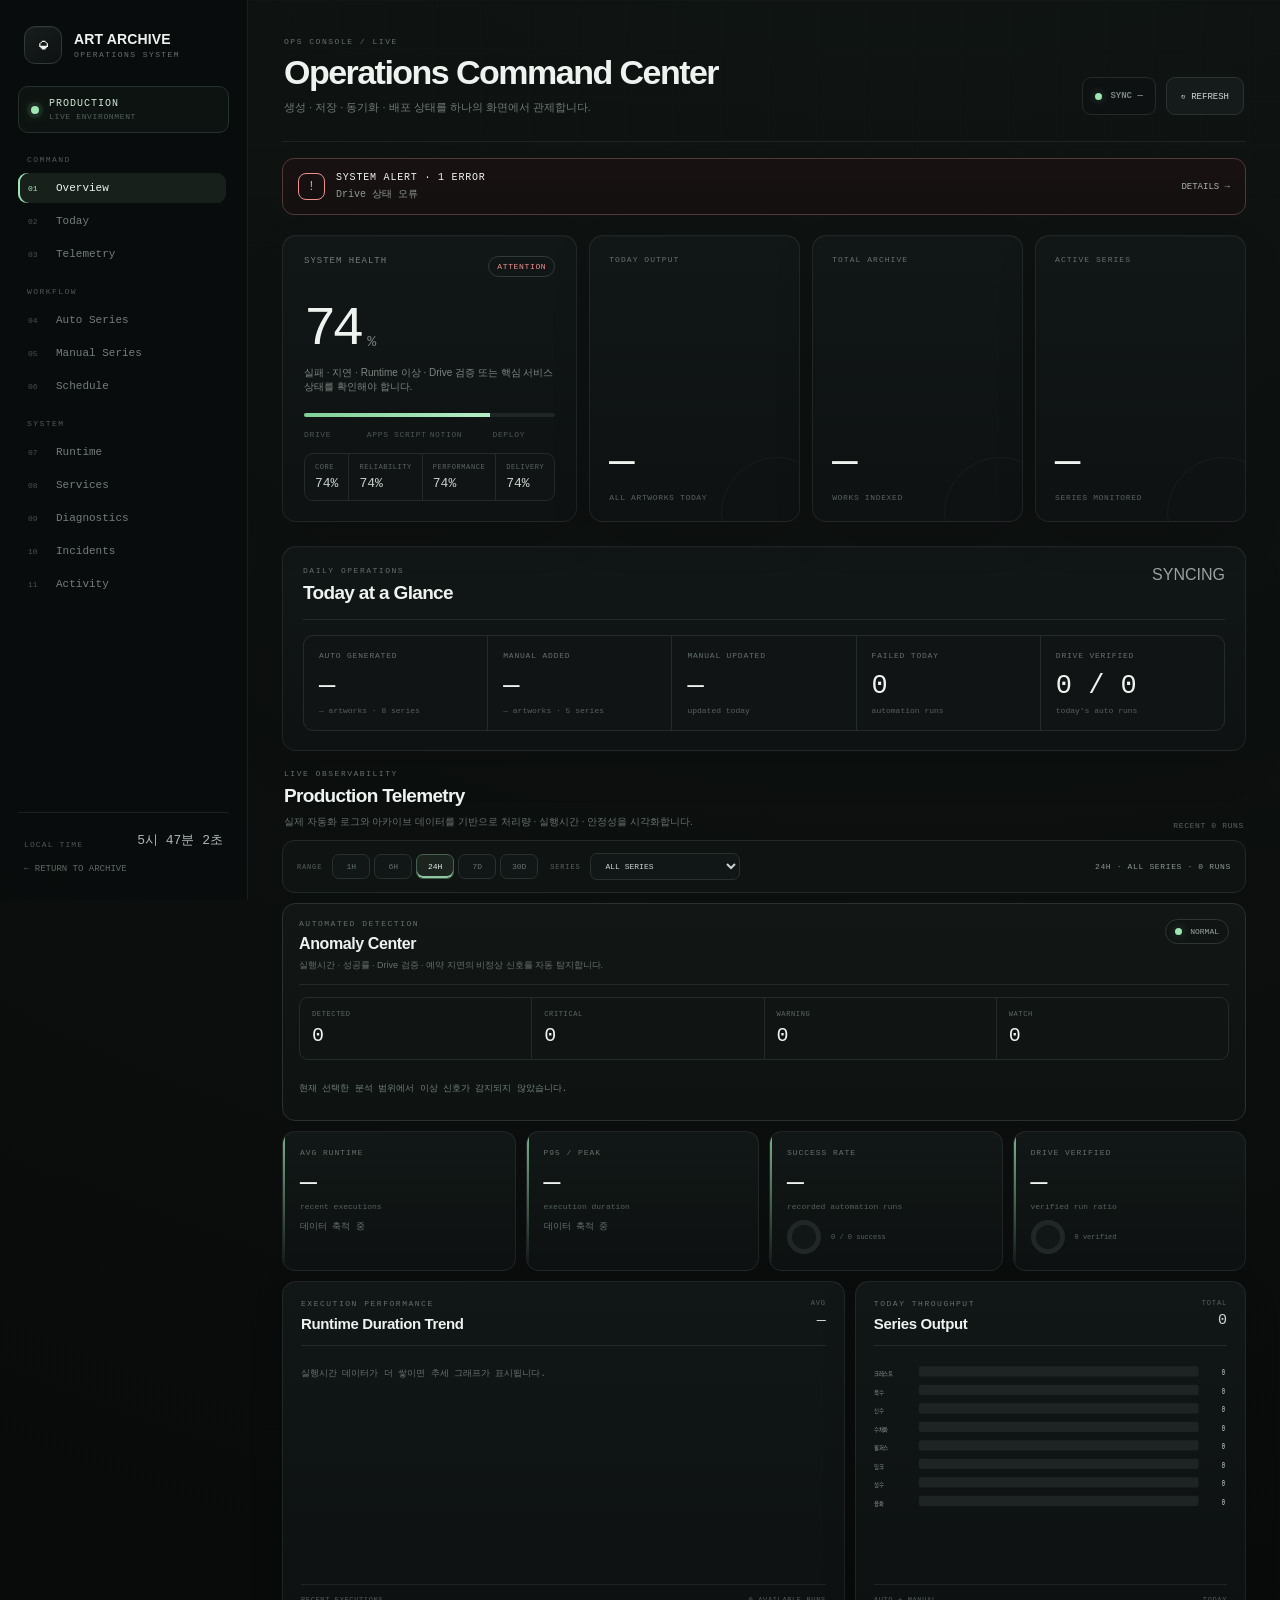
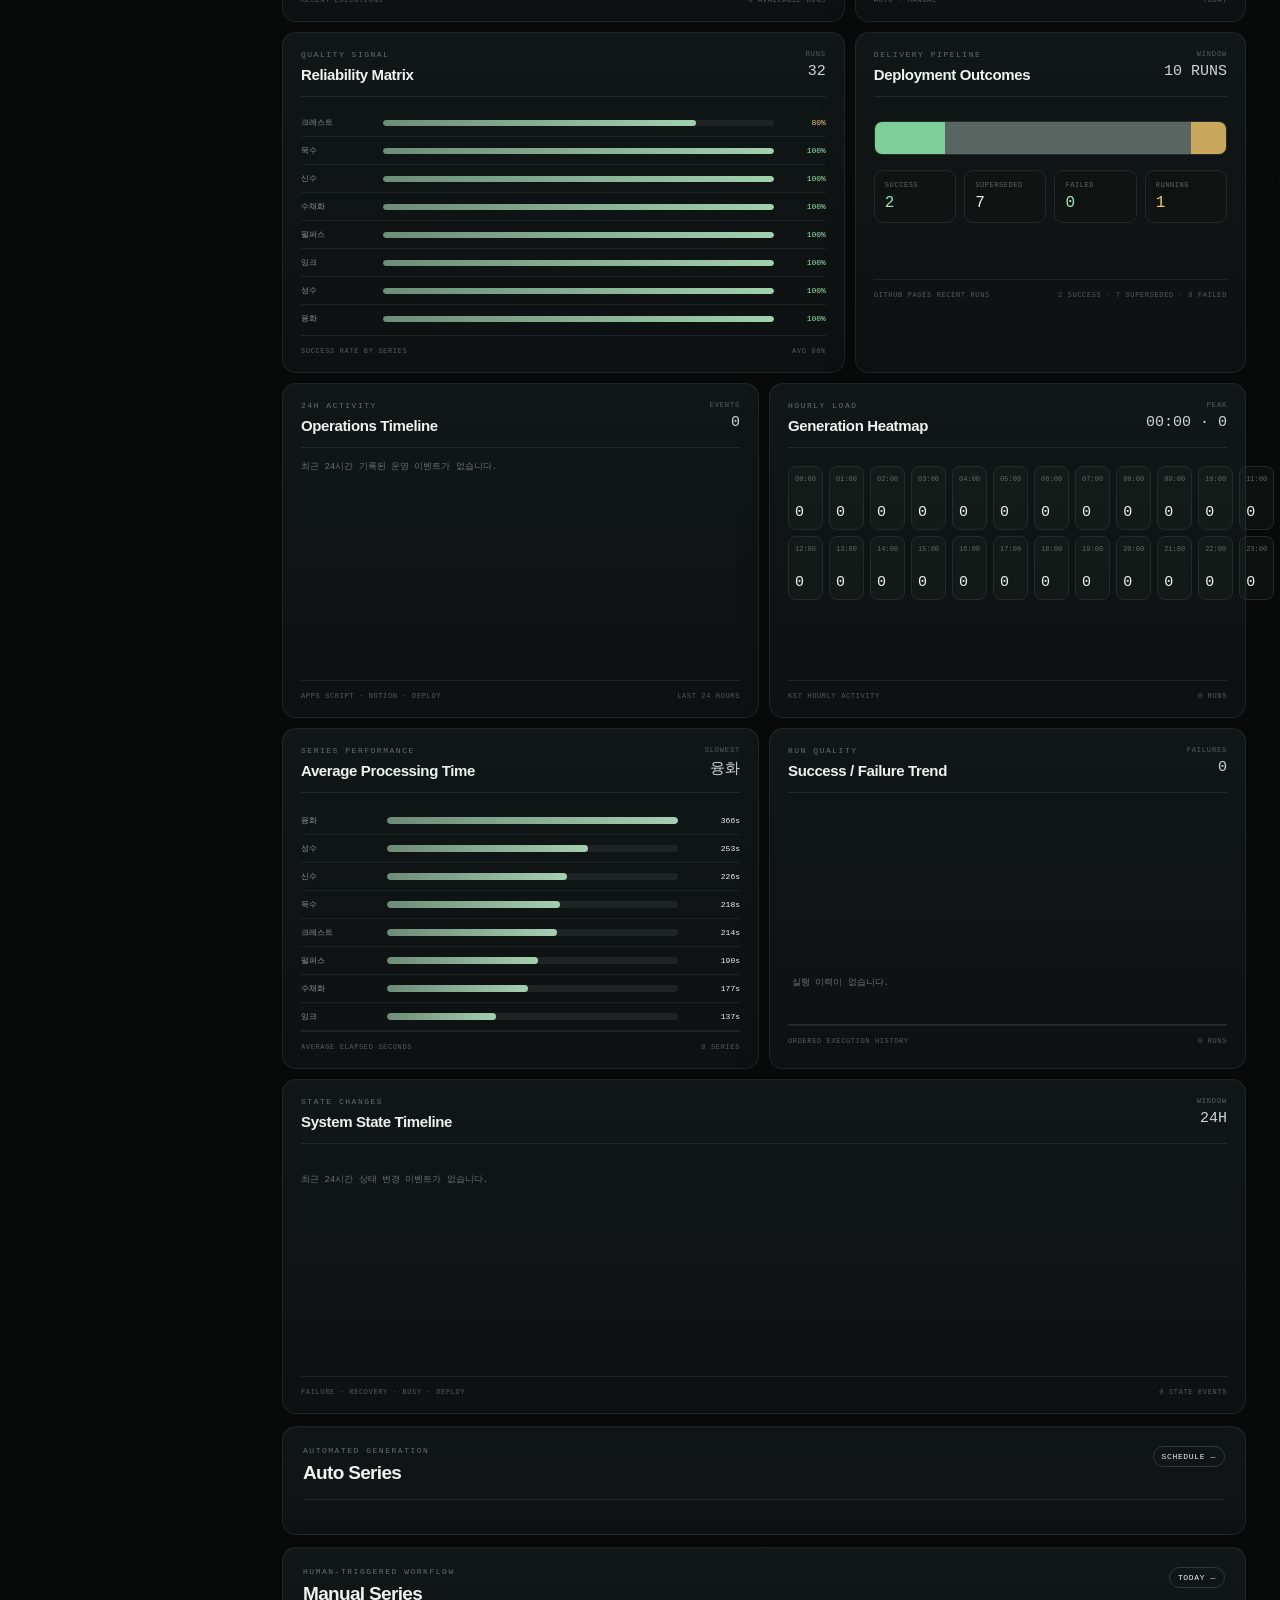
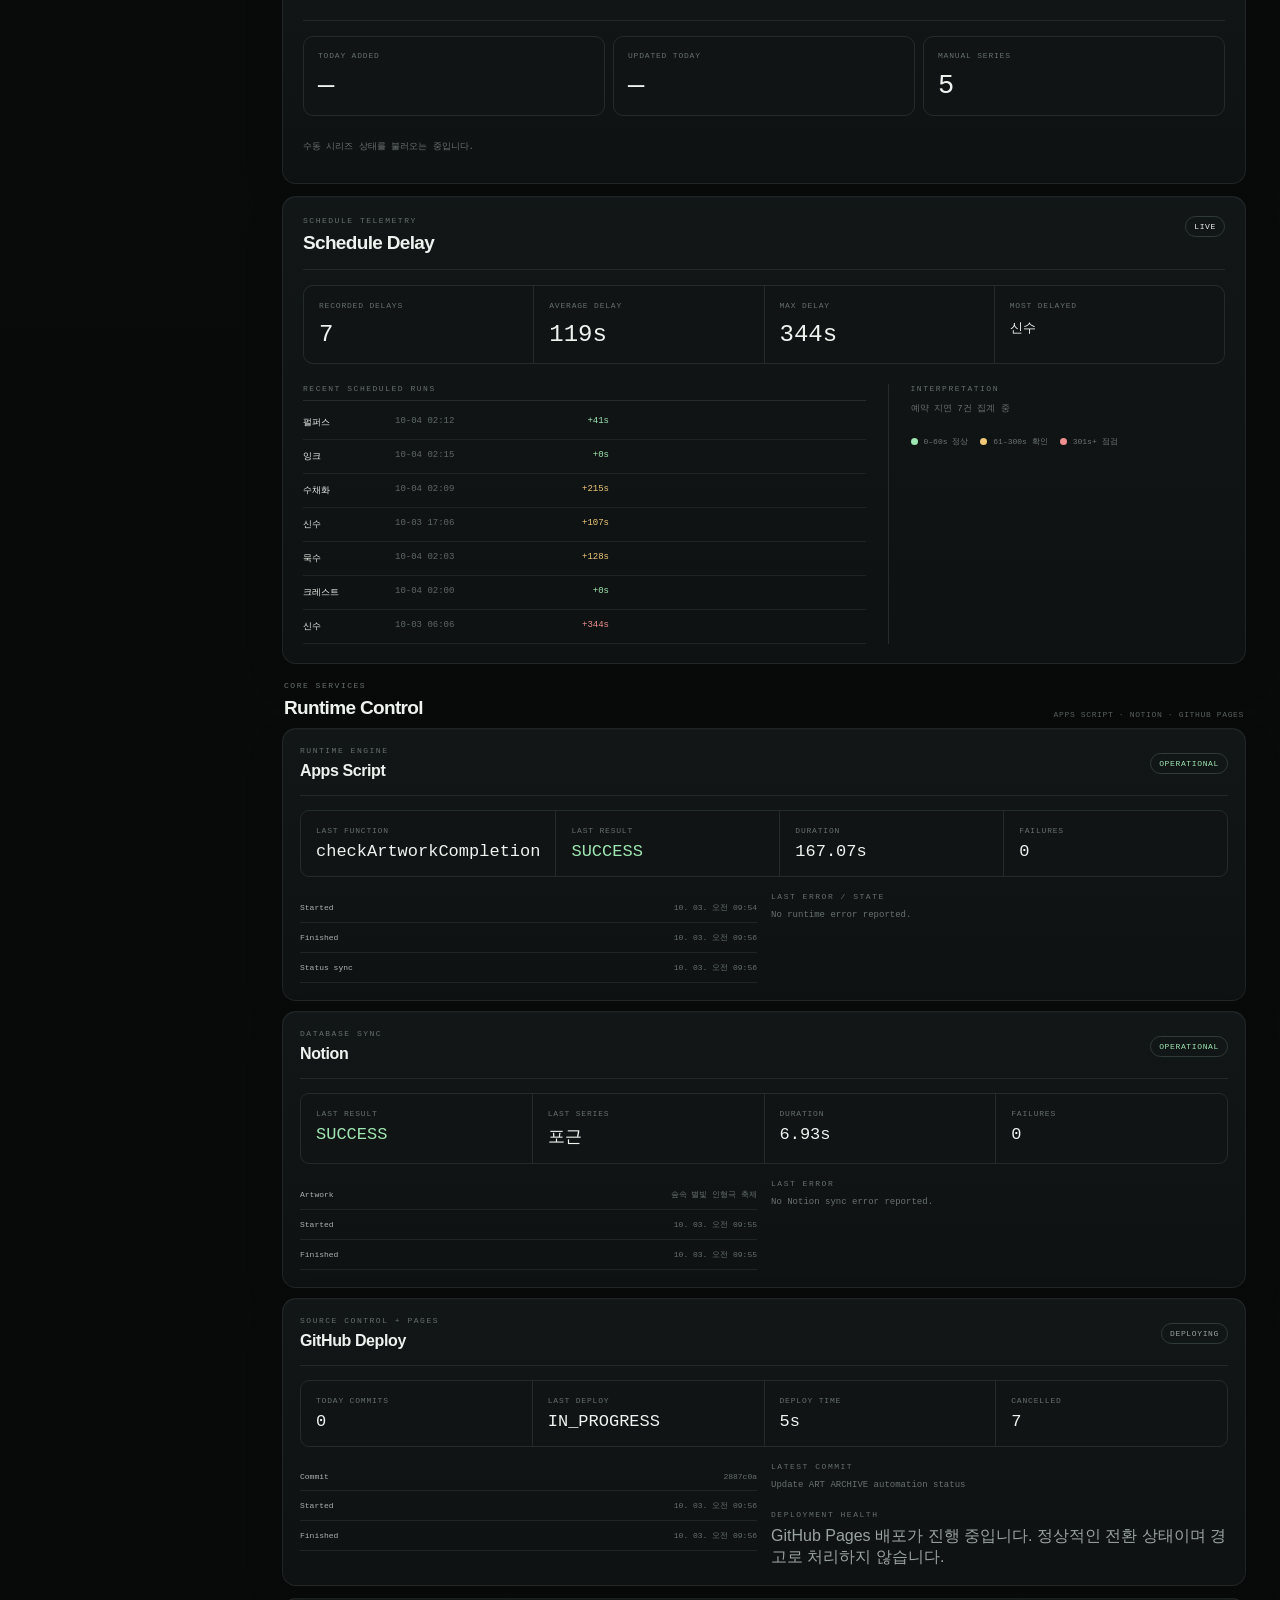
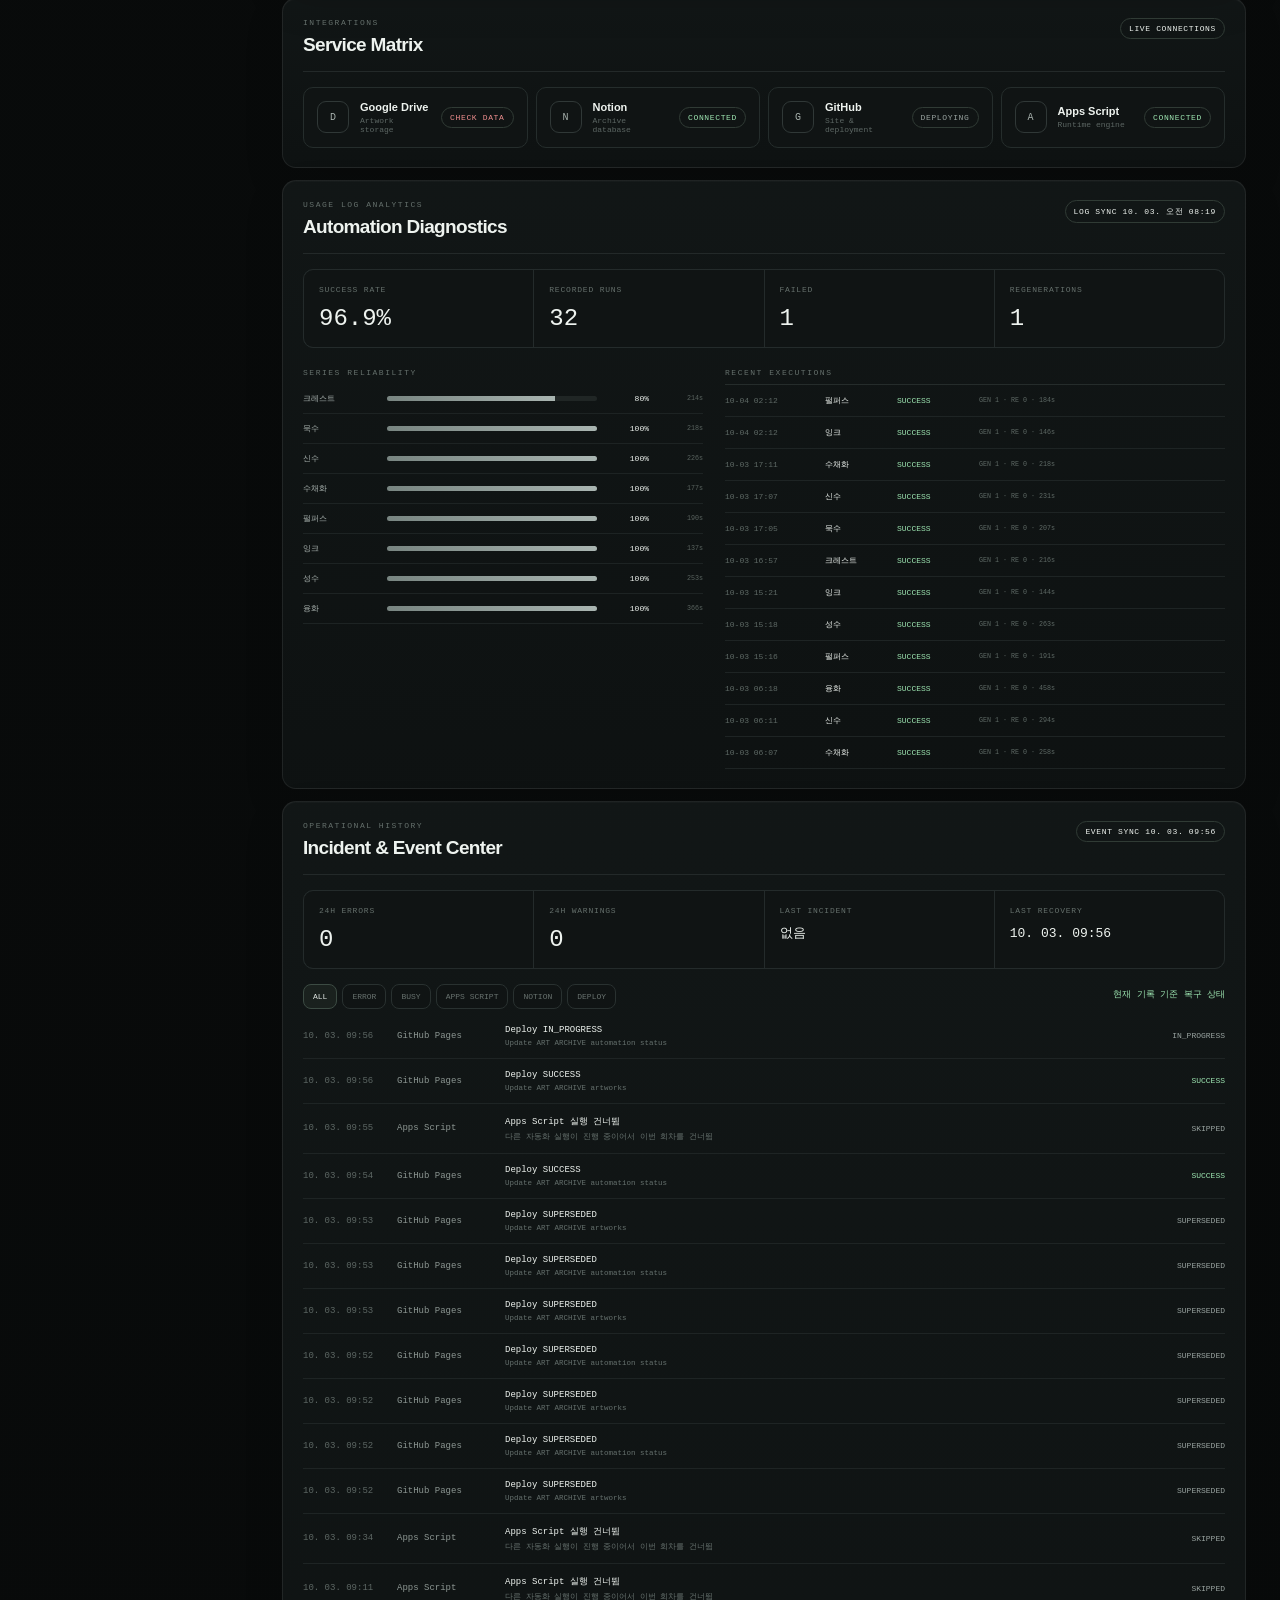
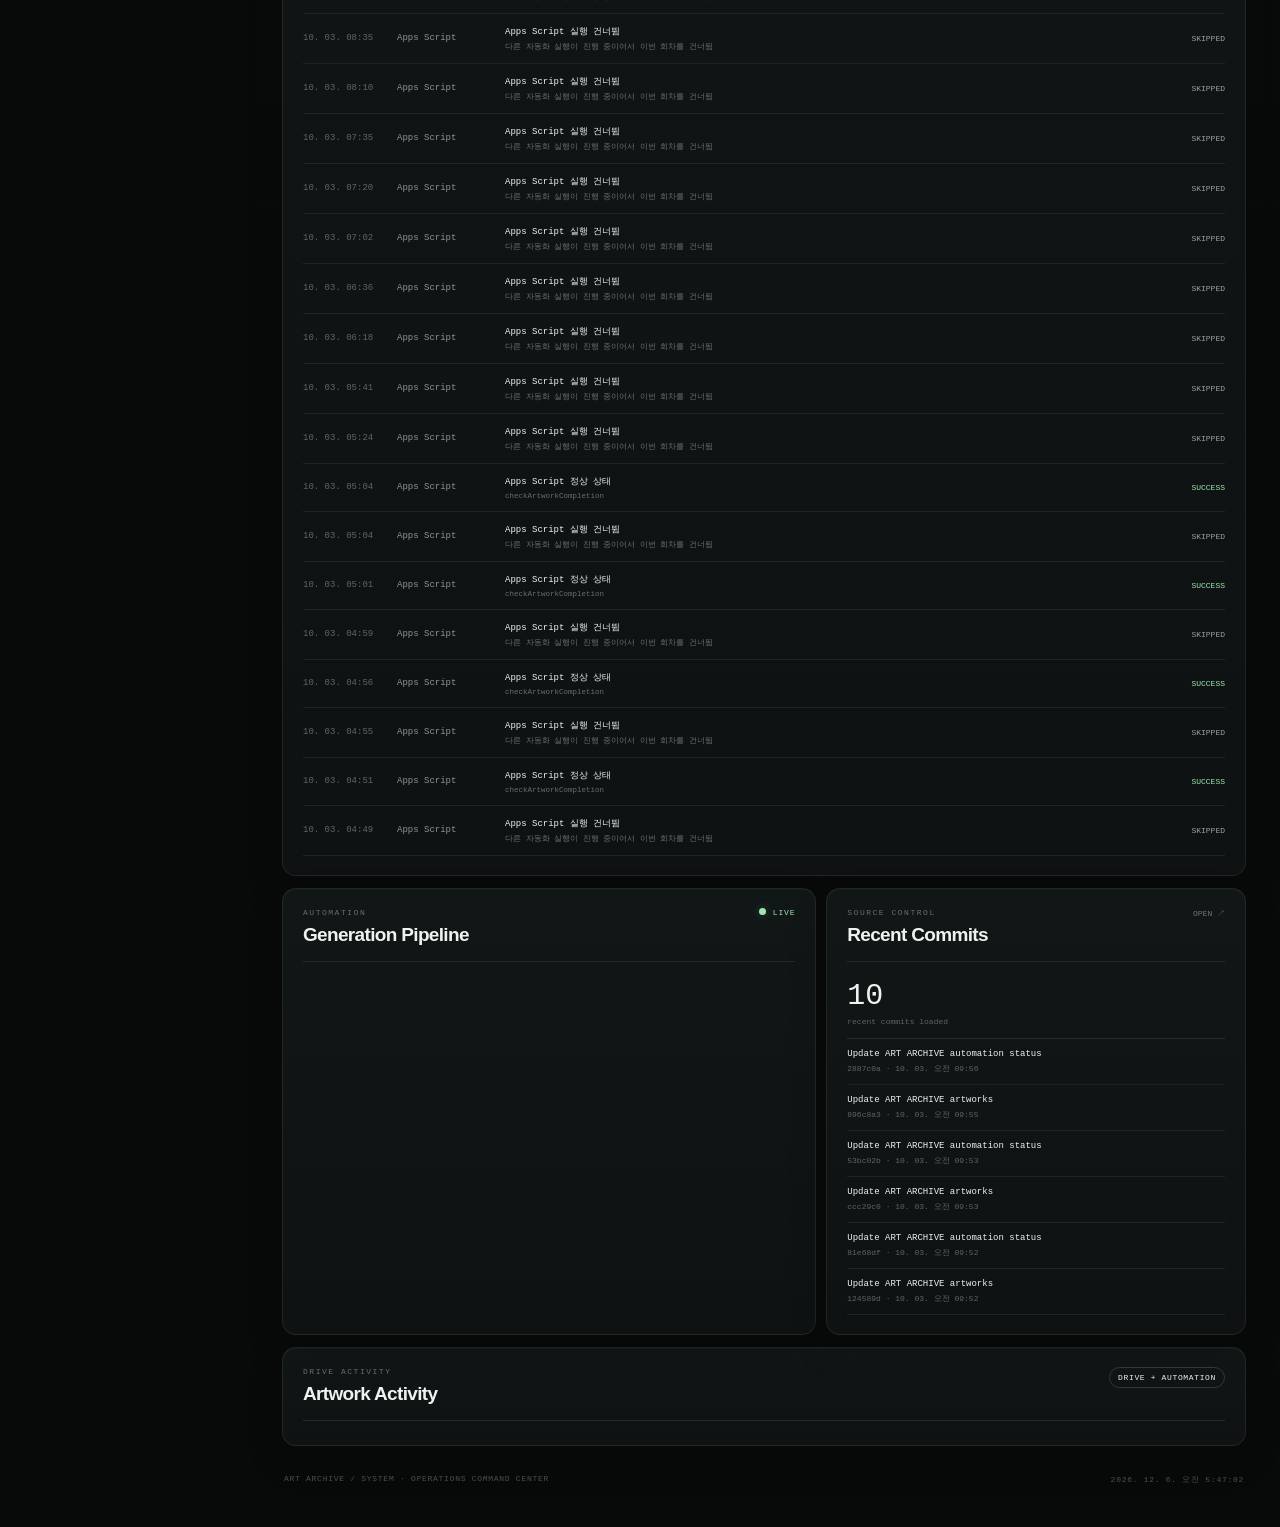
==== commit 57481ee8: "Refresh chart fixes cache" ====
--- a/system.html
+++ b/system.html
@@ -5,7 +5,7 @@
   <meta name="viewport" content="width=device-width,initial-scale=1">
   <meta name="theme-color" content="#090b0b">
   <title>ART ARCHIVE : SYSTEM</title>
-  <link rel="stylesheet" href="css/system.css?v=2.8">
+  <link rel="stylesheet" href="css/system.css?v=2.10">
 </head>
 <body>
 <div class="app-shell">
@@ -373,7 +373,7 @@
     <footer><span>ART ARCHIVE / SYSTEM · OPERATIONS COMMAND CENTER</span><span id="footerTime"></span></footer>
   </main>
 </div>
-<script src="js/system.js?v=2.9"></script>
+<script src="js/system.js?v=2.10"></script>
 <script src="js/system-events.js?v=2.0"></script>
 </body>
 </html>
--- a/css/system.css
+++ b/css/system.css
@@ -559,3 +559,6 @@
 .health-breakdown span{display:block;color:#59645f;font:7px var(--mono);letter-spacing:.08em}
 .health-breakdown b{display:block;margin-top:5px;font:13px var(--mono);font-weight:400;color:#cbd4d0}
 @media(max-width:760px){.health-breakdown{grid-template-columns:1fr 1fr}}
+
+.quality-trend{height:220px;min-height:220px}
+.quality-bar{display:block}
